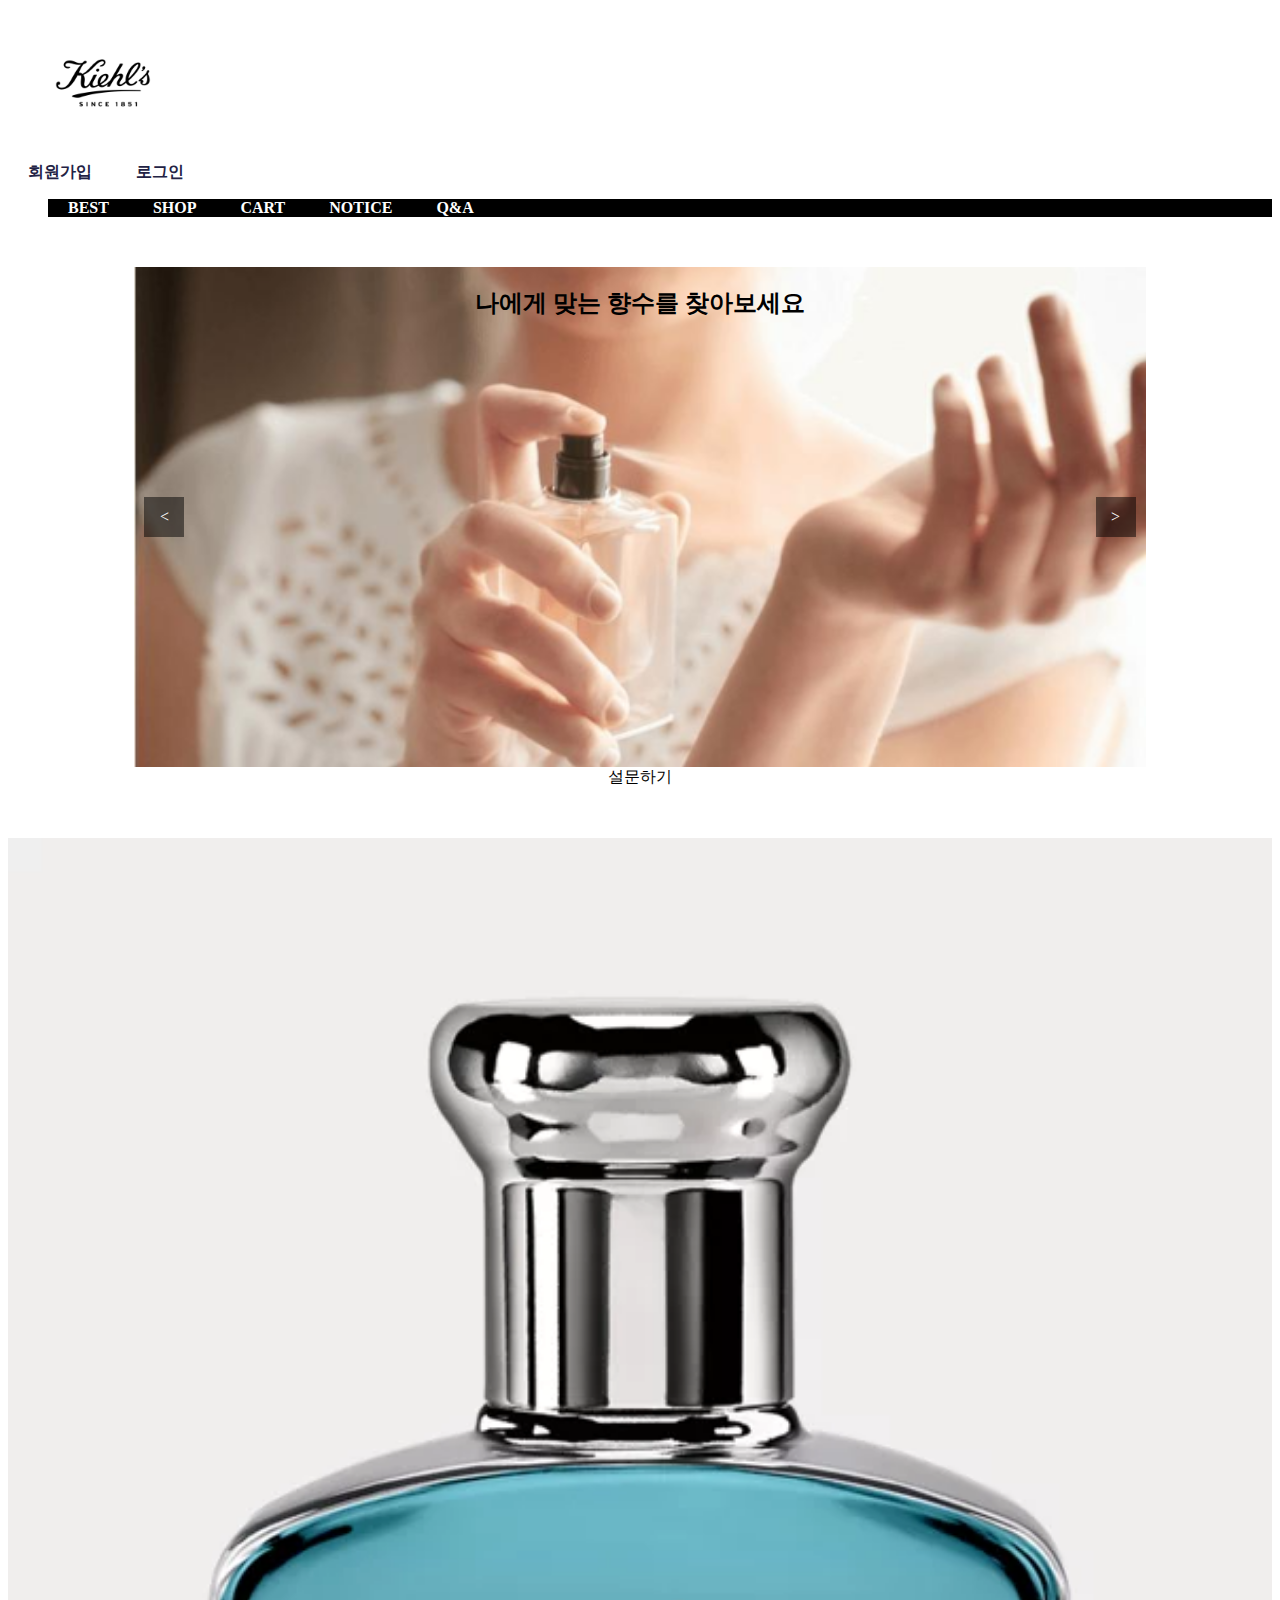
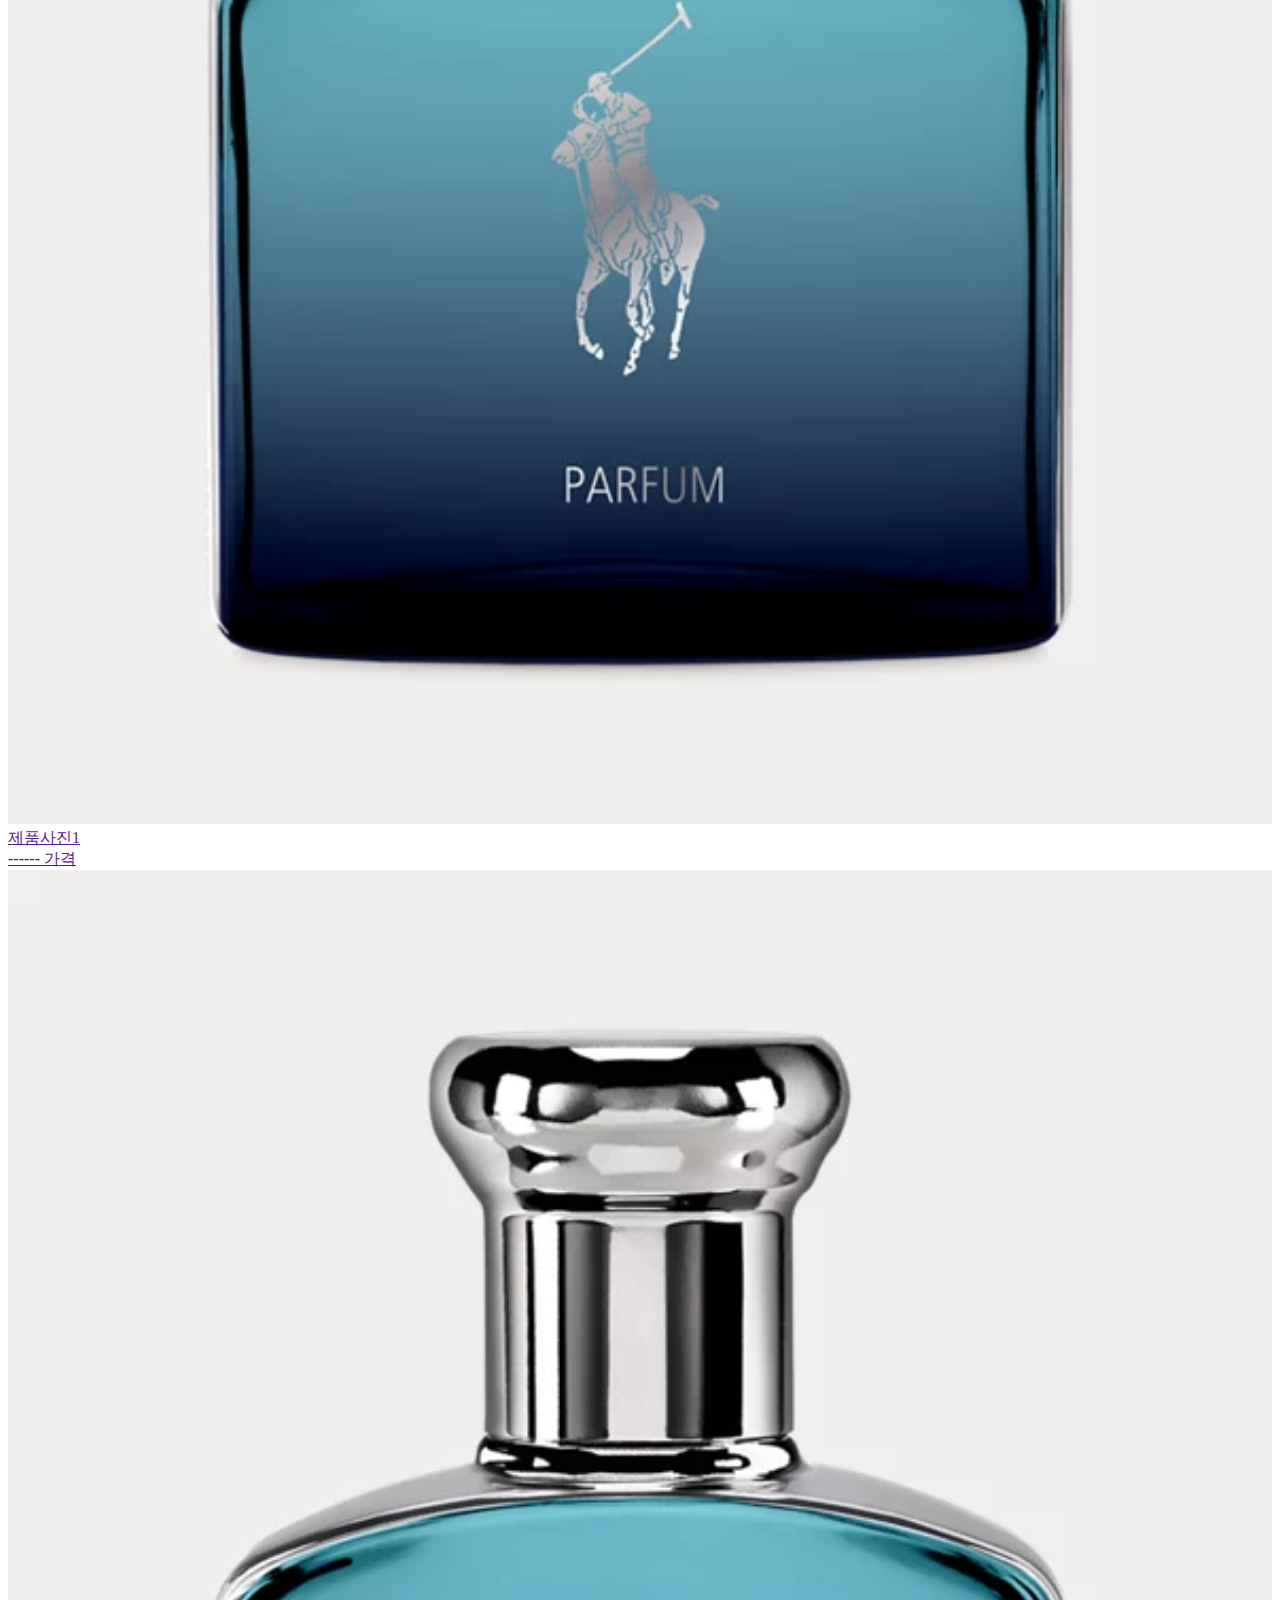
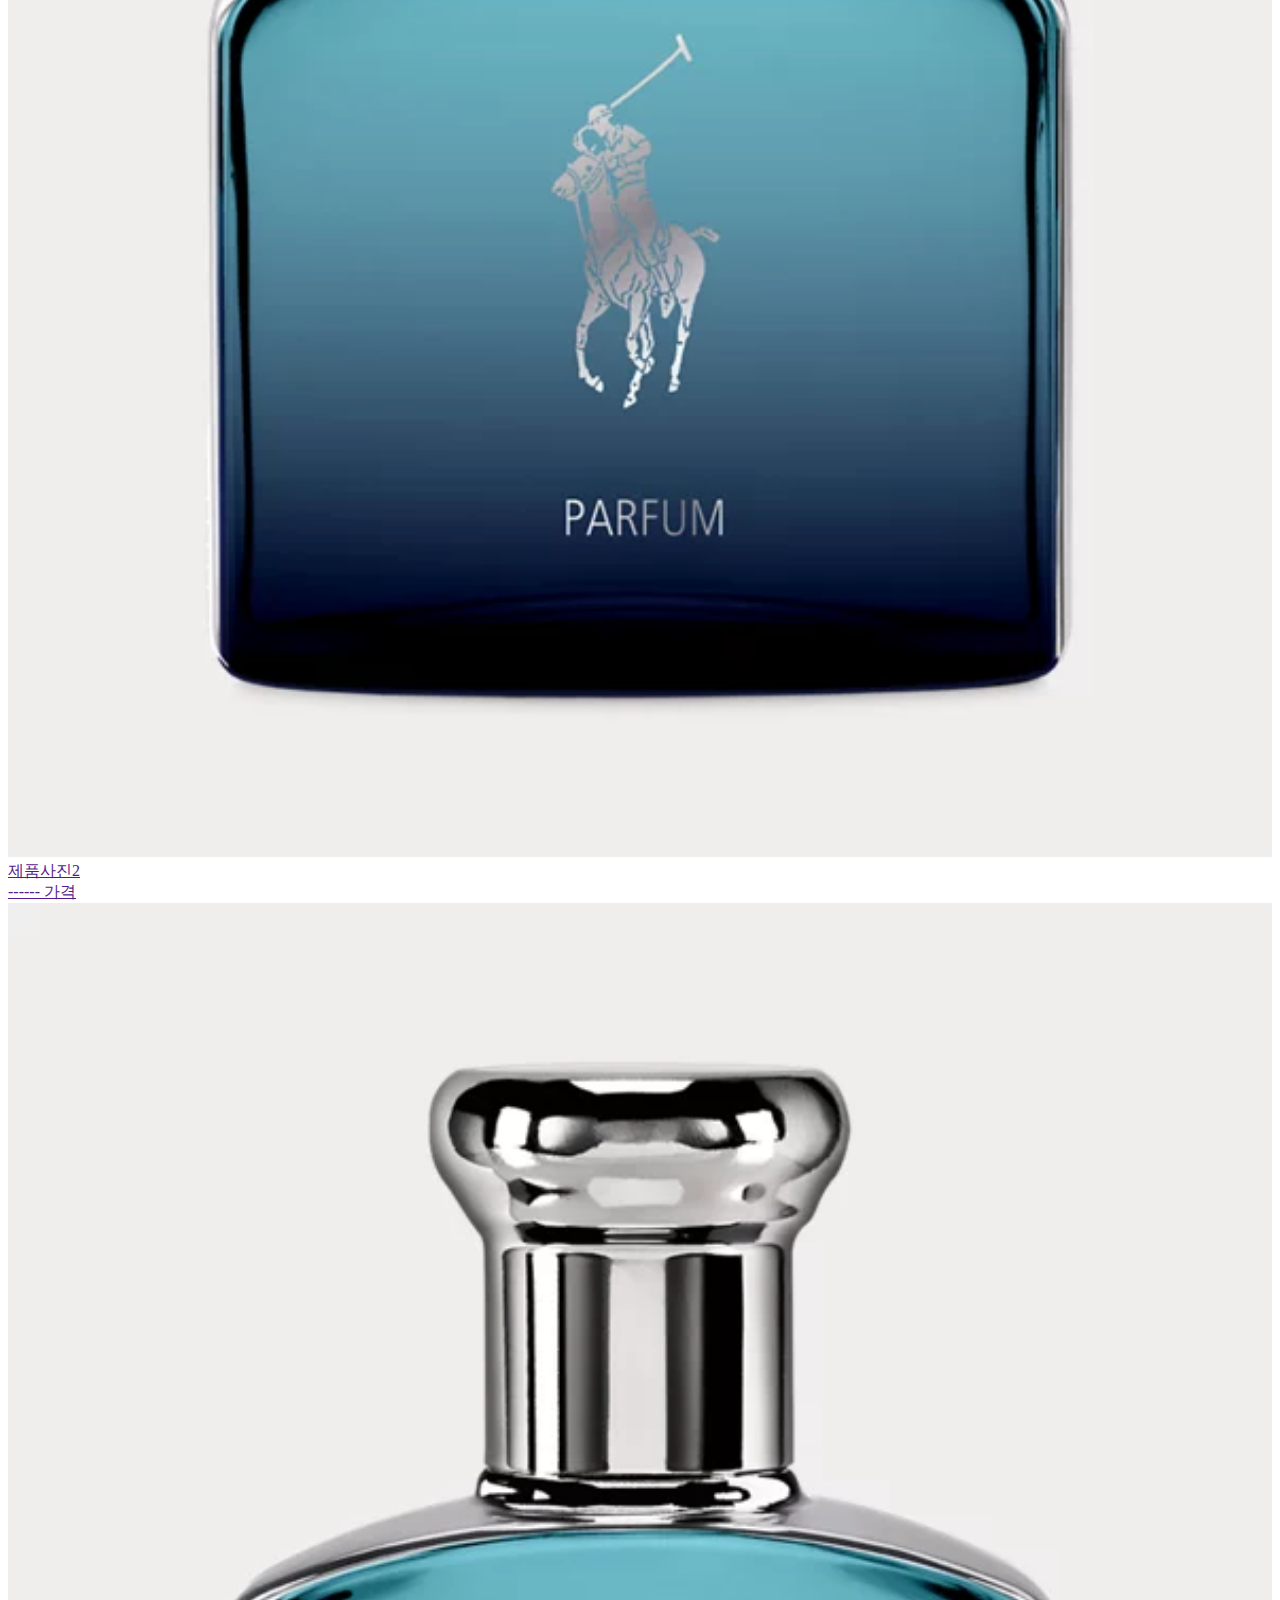
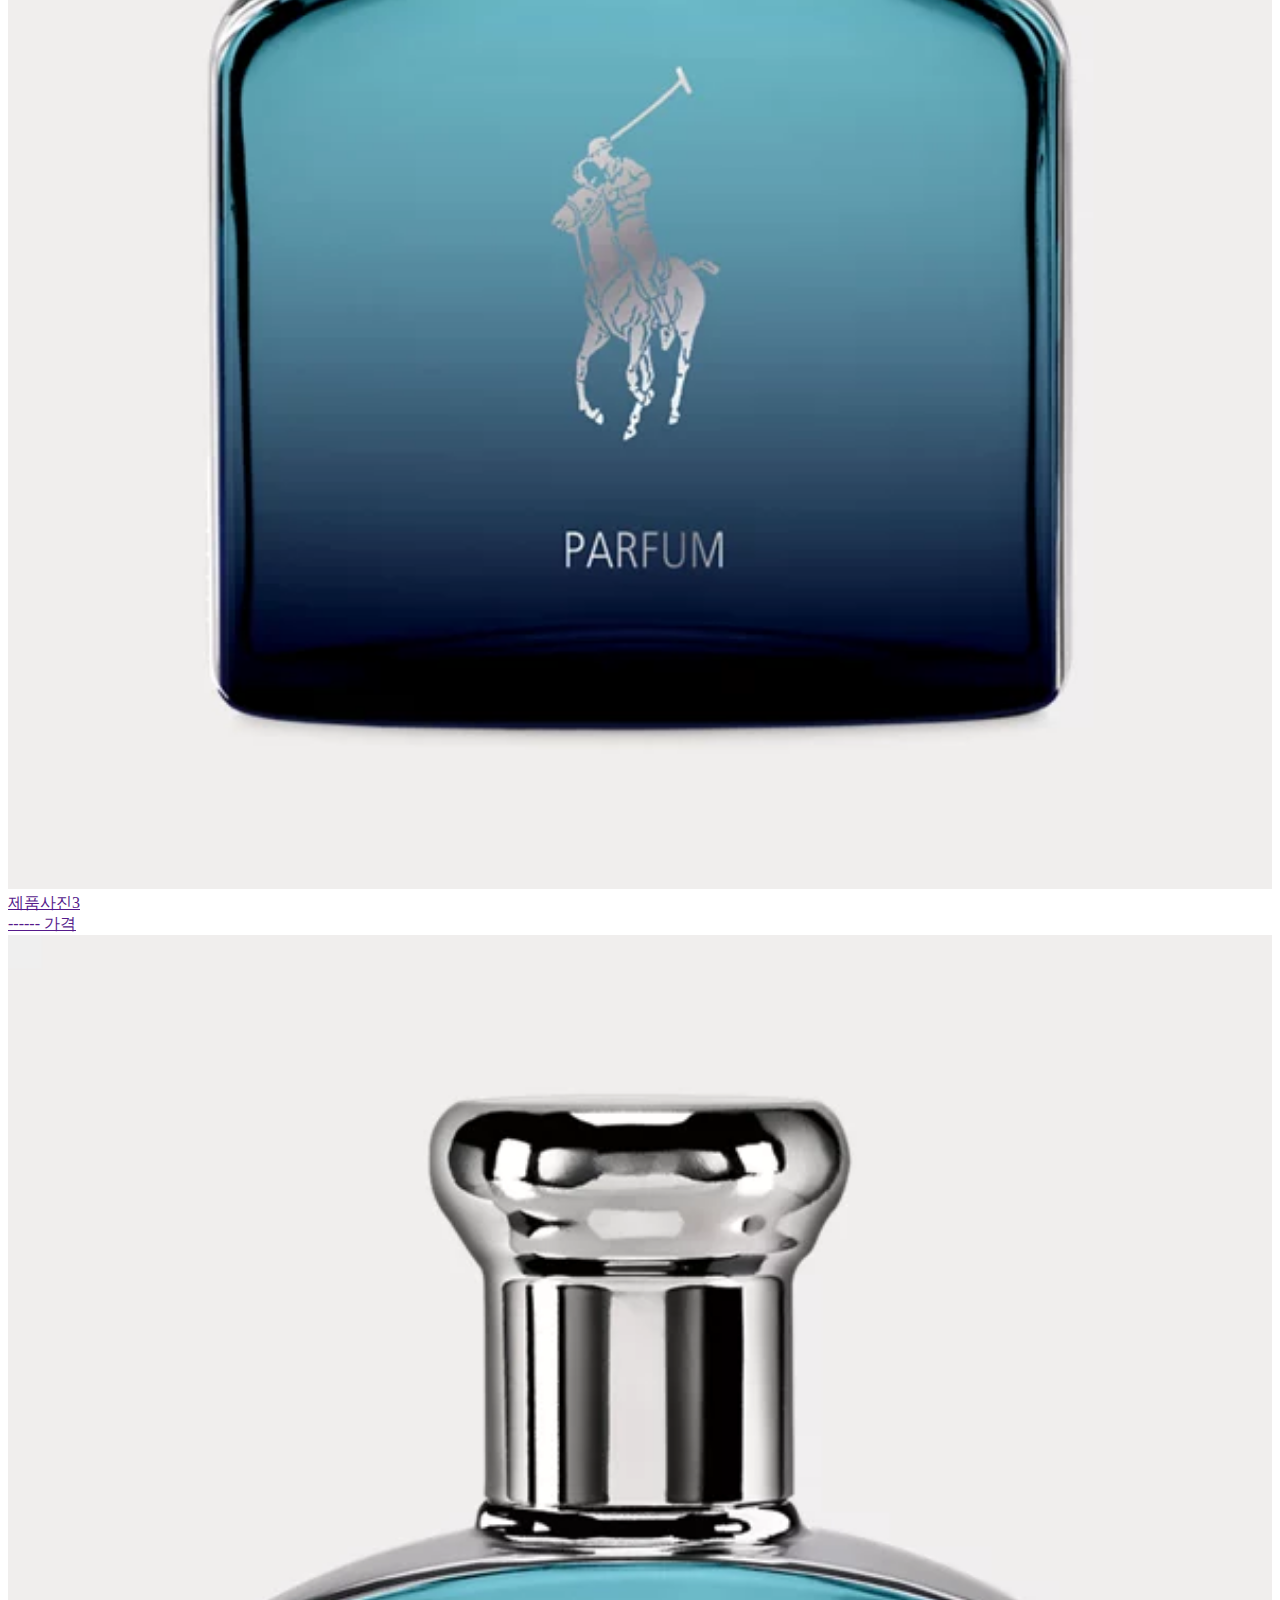
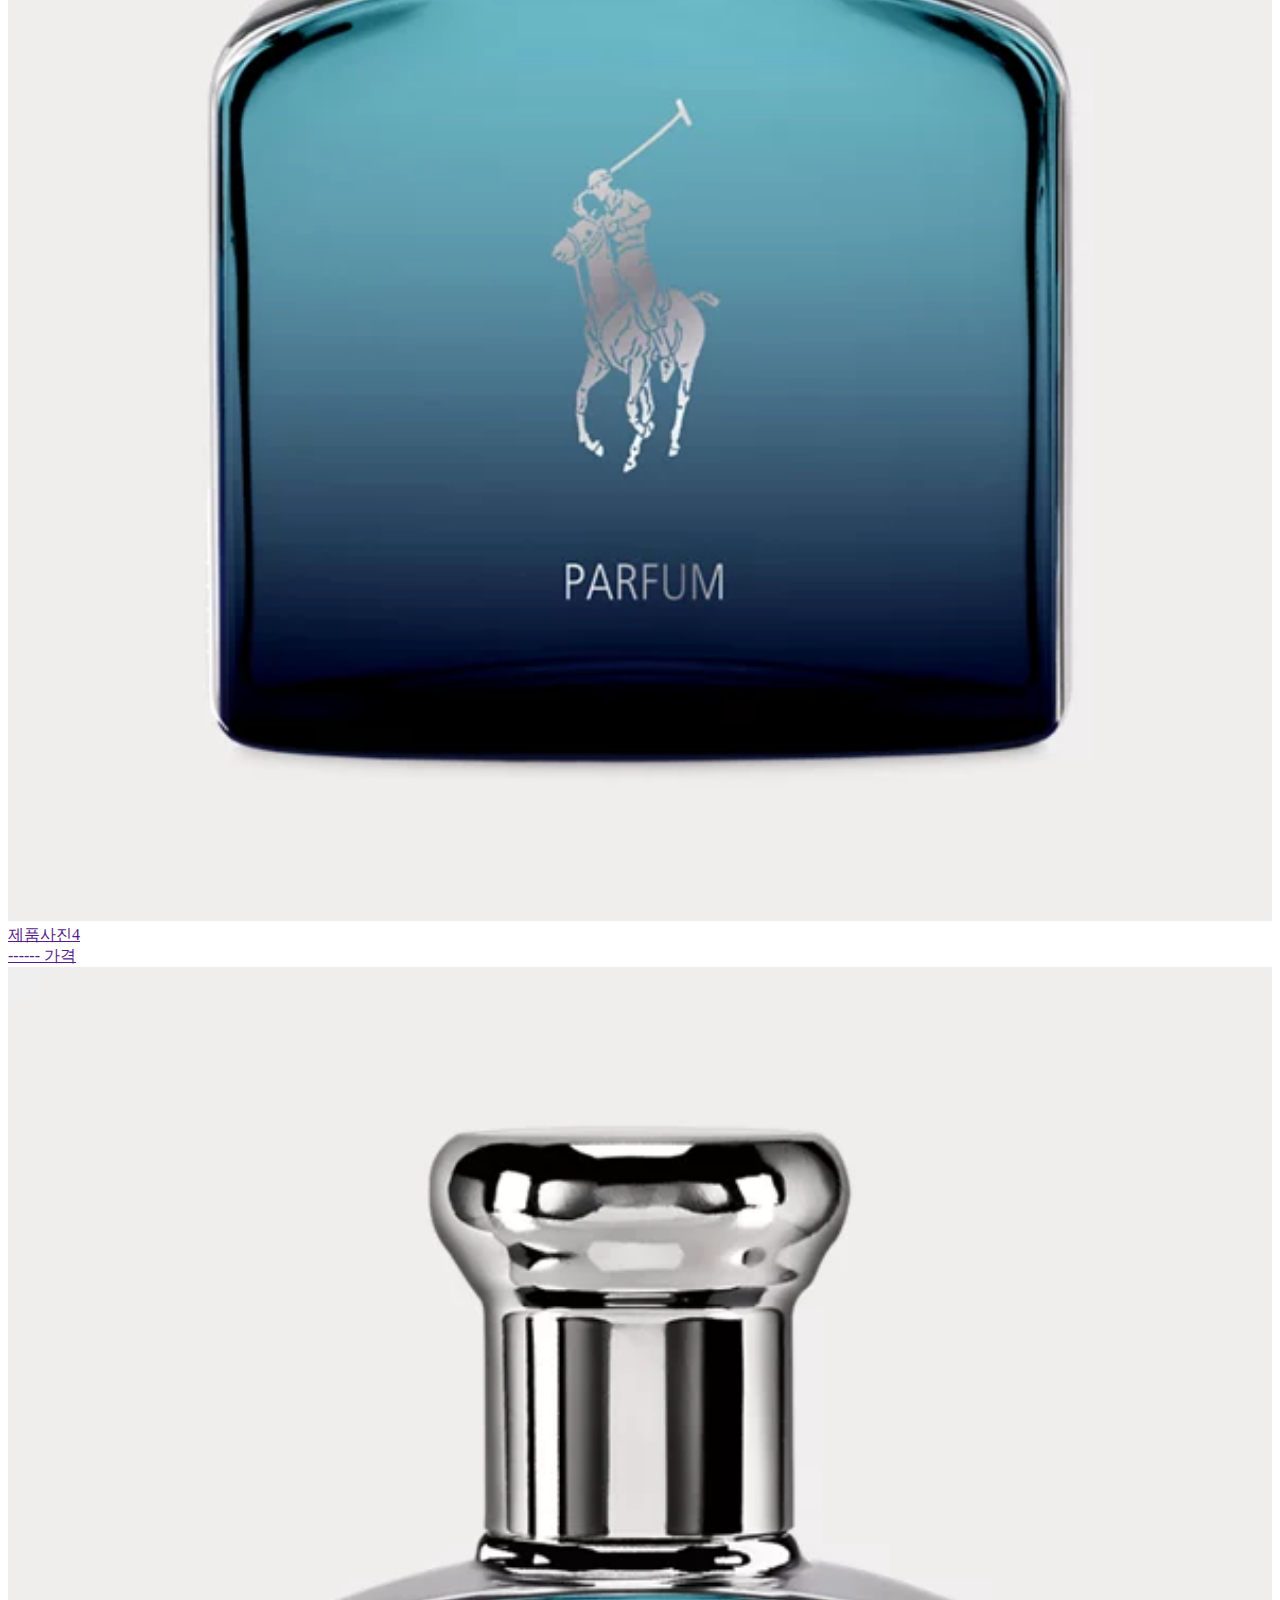
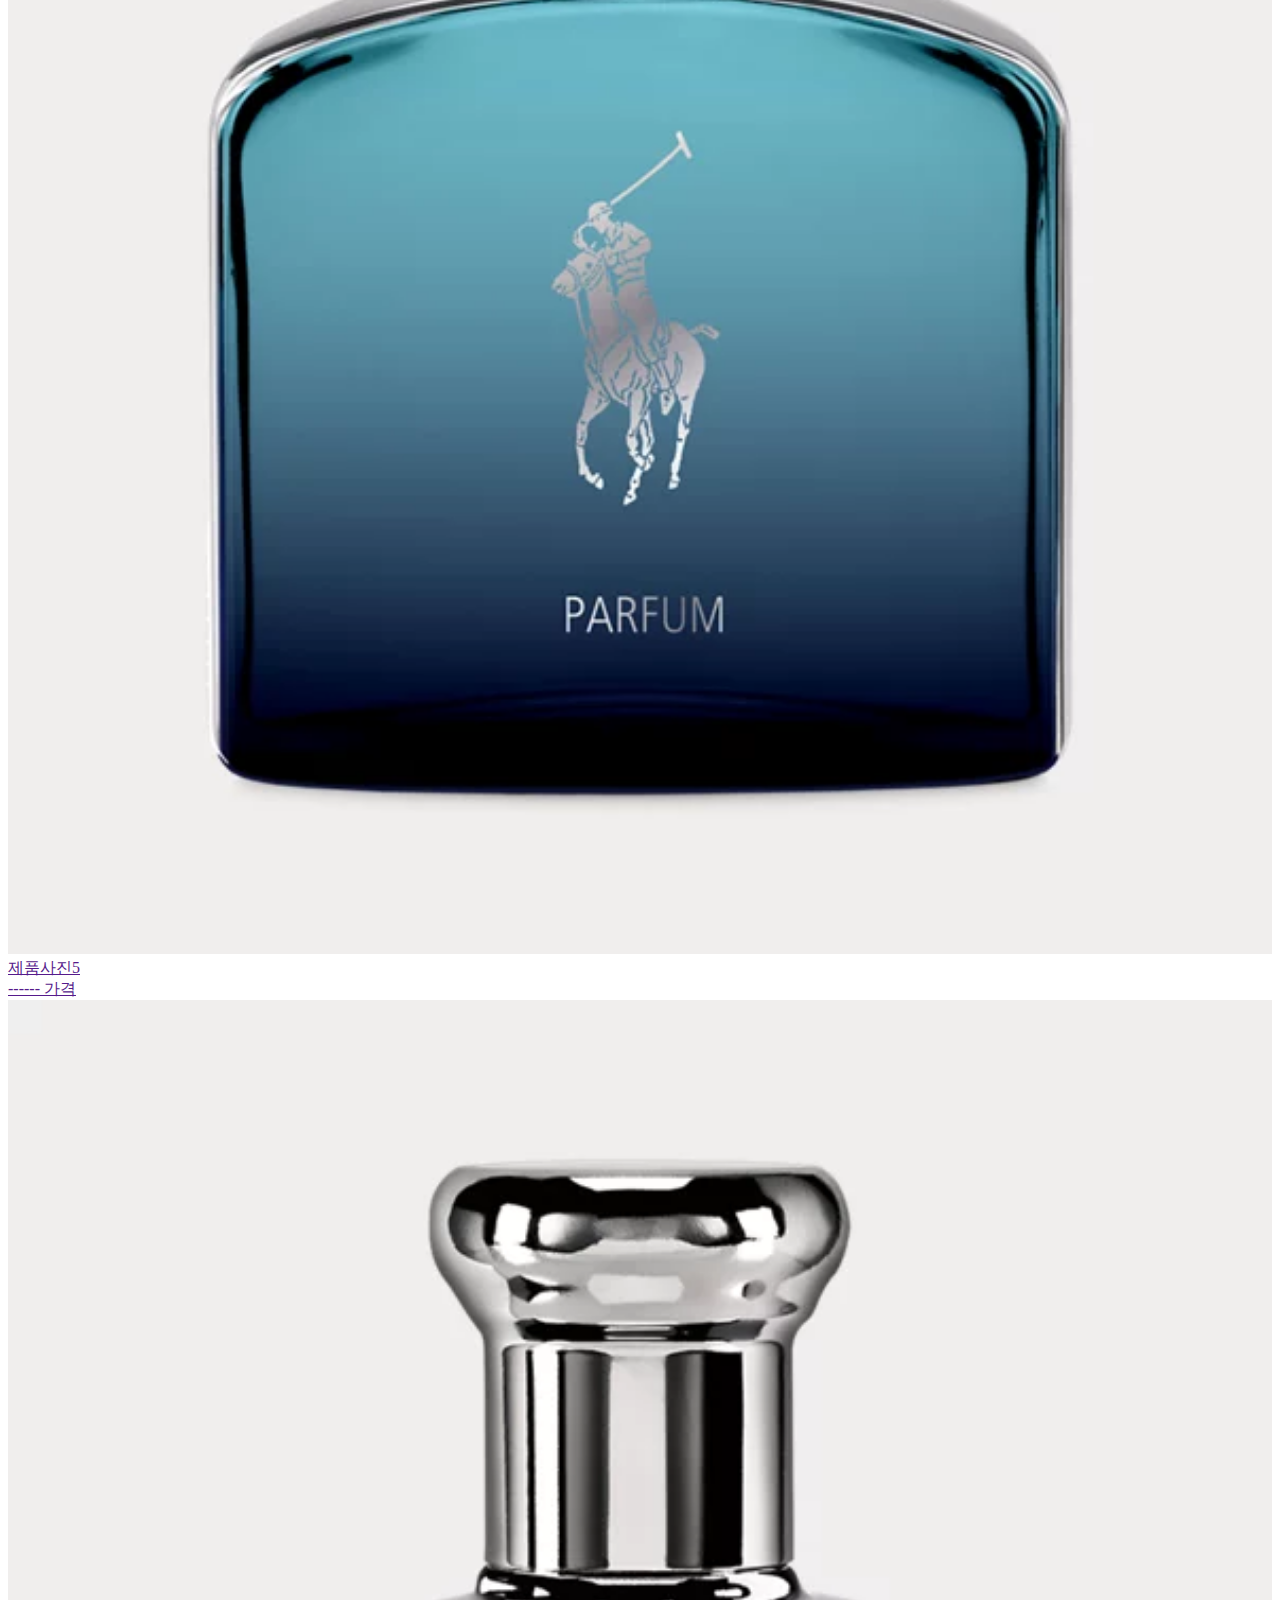
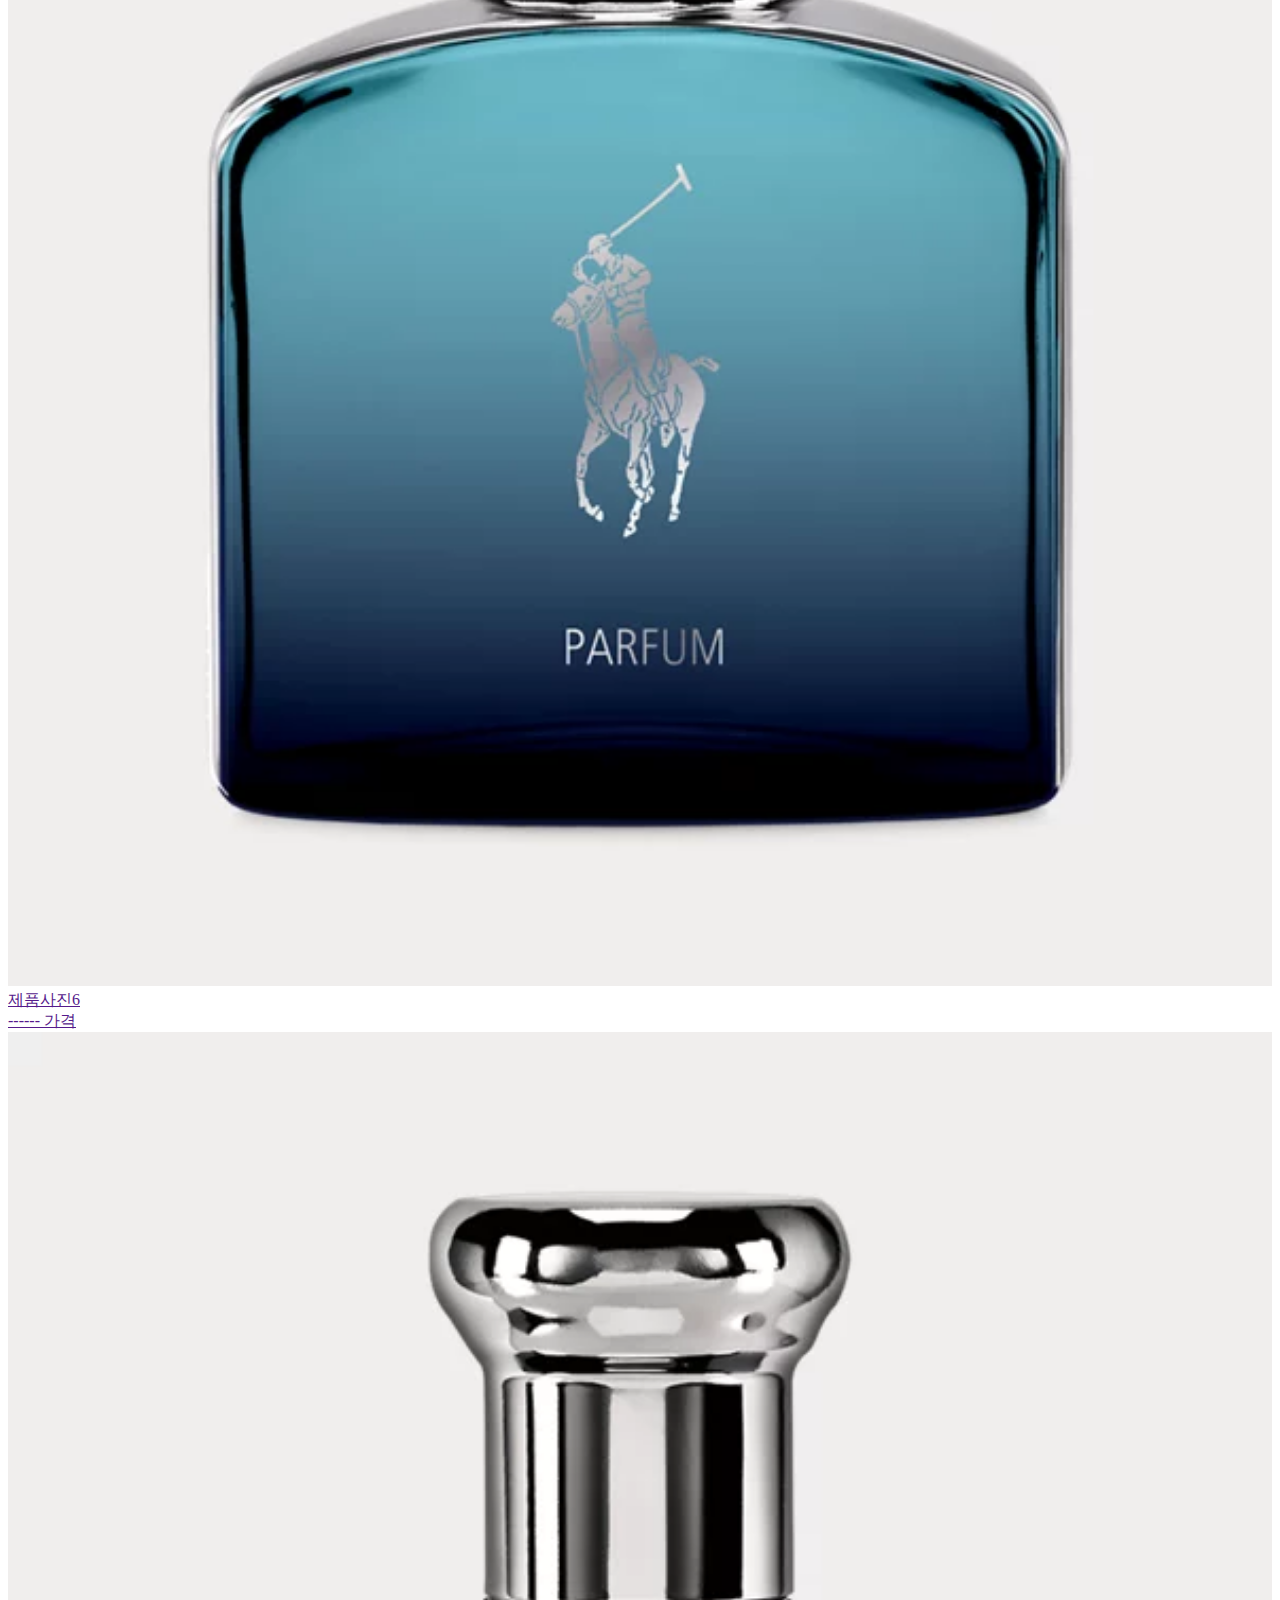
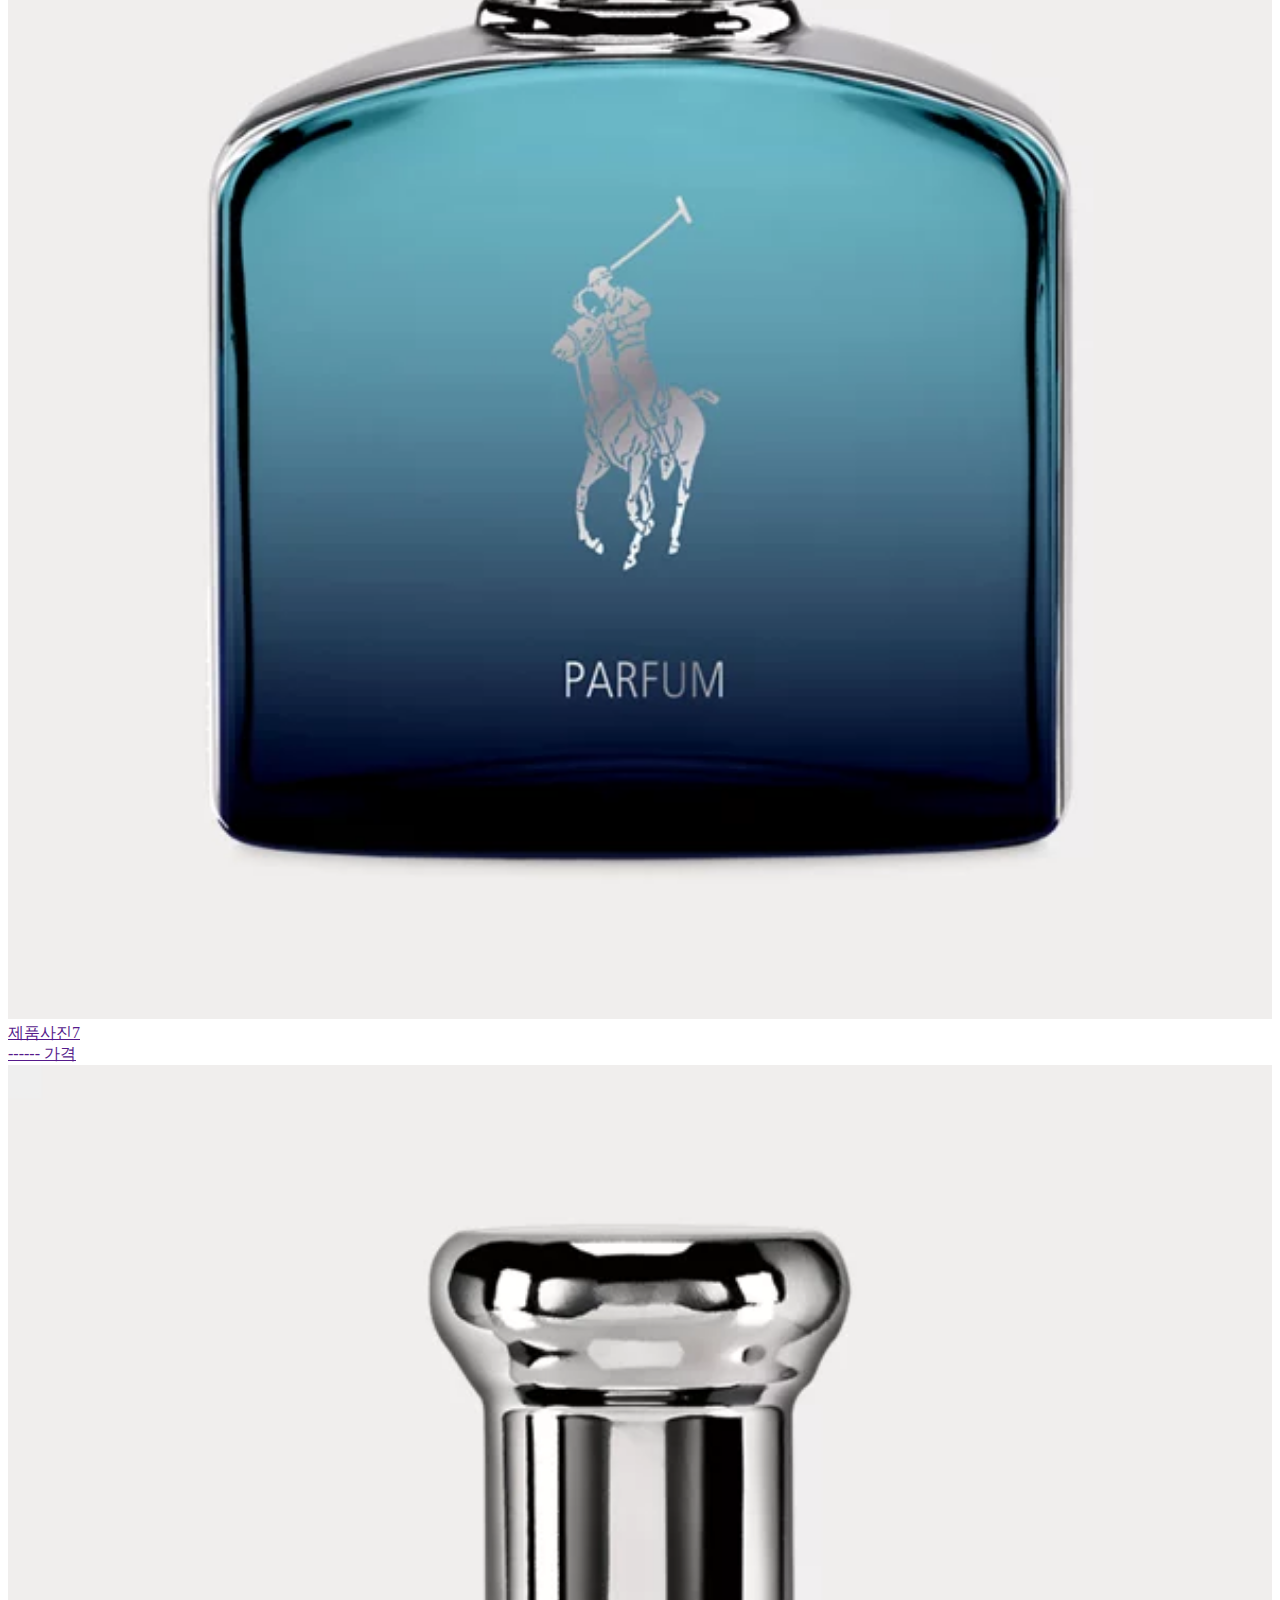
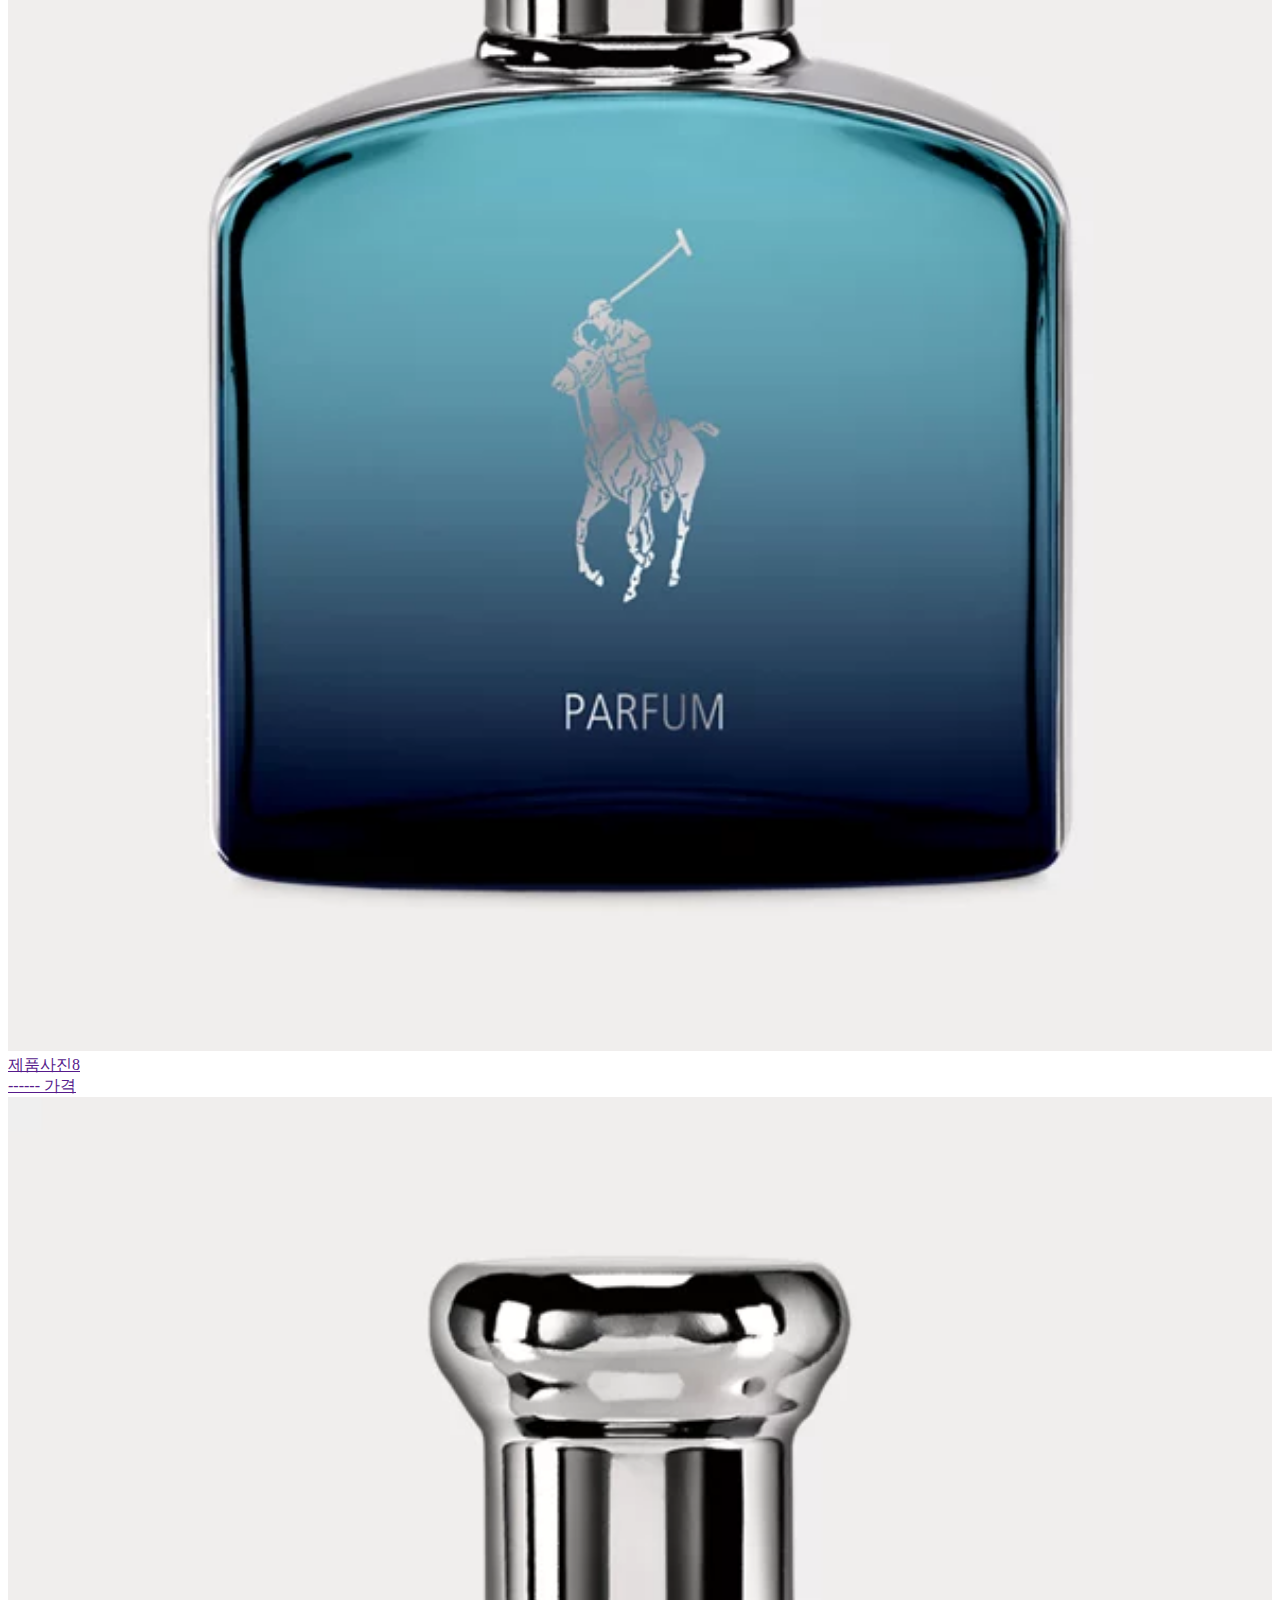
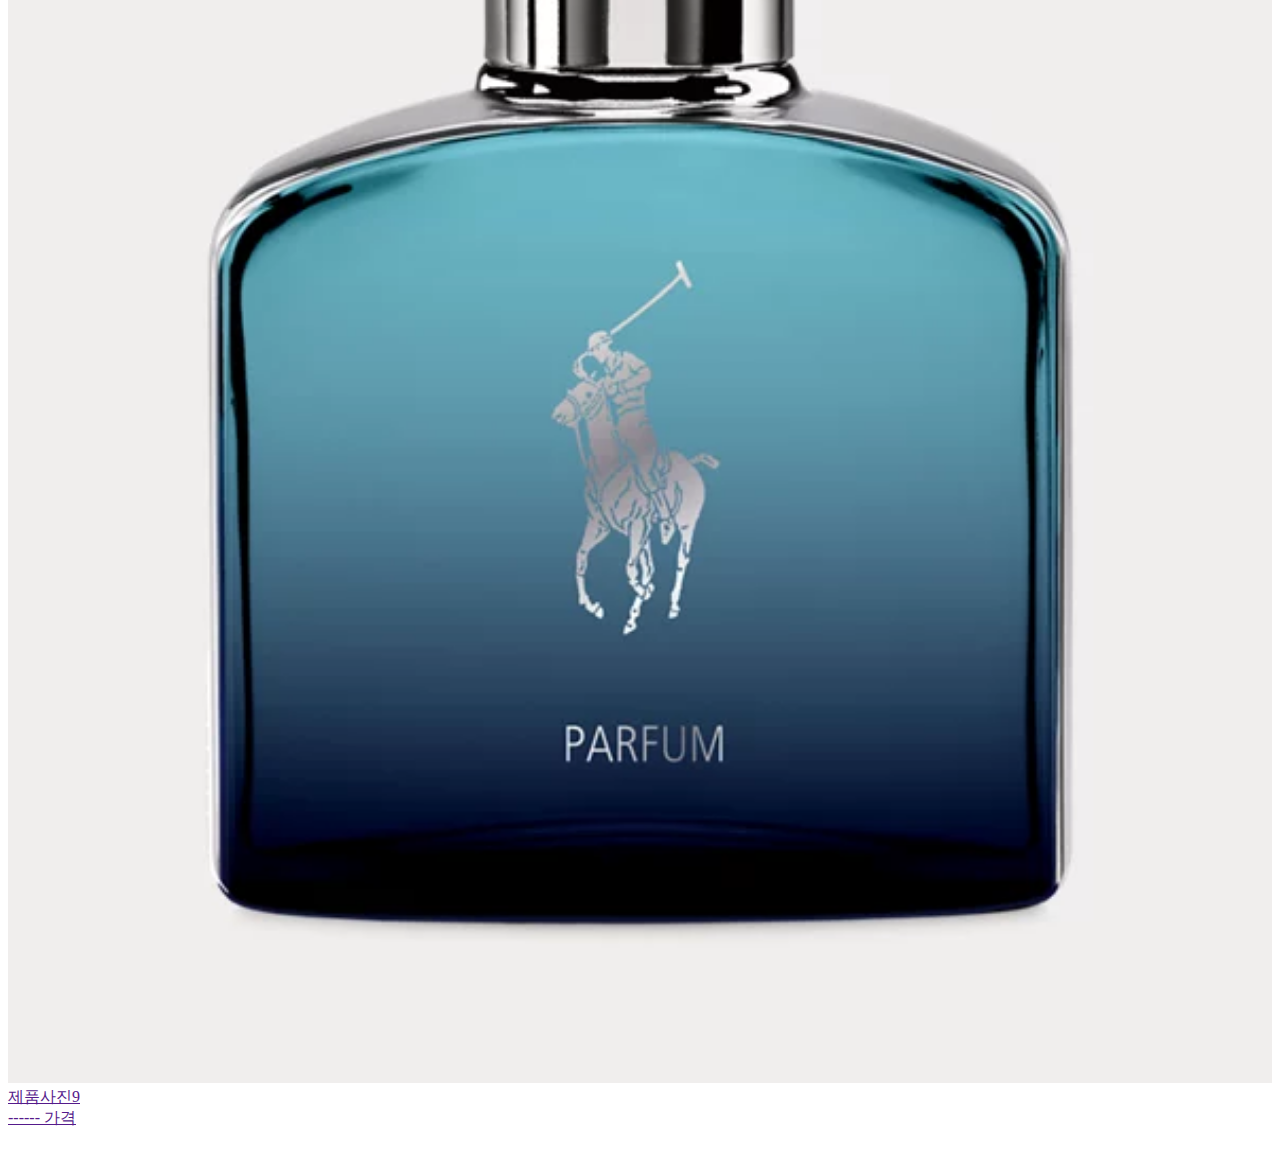
==== html/index.html @ a9343b92 "first commit" ====
<!DOCTYPE html>
<html lang="ko">
  <head>
    <meta charset="UTF-8" />
    <meta name="viewport" content="width=device-width, initial-scale=1.0" />
    <title>인덱스 페이지</title>
    <link rel="stylesheet" href="/css/header.css">
    <link rel="stylesheet" href="/css/index.css"/>
  </head>

  <body>
    <header>
      <div class="navbar" id="navbar">
        <a id="logo" href="#none"><img src="/images/index/logo.png" alt="" width="150px;"/></a>
        <div class="sign-text">
          <a href="singup.html">회원가입</a>
          <a href="login.html">로그인</a>
        </div>
      </div>

      <div class="menubar" id="menubar">
        <ul>
          <!-- 카테고리 리스트 -->
          <li class="h4 text-center m-3 px-3">
            <a href="bestMale.html">BEST</a>
            <a href="shop.html">SHOP</a>
            <a href="#none">CART</a>
            <a href="#none">NOTICE</a>
            <a href="#none">Q&A</a>
          </li>
        </ul>
      </div>
    </header>

    <!-- 배너 섹션 -->
    <section class="slide-banner">
        <div class="slider-container">
            <div class="slider-slide active" style="background-image: url('/images/index/banner01.png');">
              <h2>나에게 맞는 향수를 찾아보세요</h2>
              <a href="#none"></a>
            </div>
            <div class="slider-slide" style="background-image: url('/images/index/bannertest02.jpg');">
              <h2>슬라이드 2</h2>
              <a href="#none"></a>
            </div>
            <div class="slider-slide" style="background-image: url('/images/index/bannertest02.jpg');">
              <h2>슬라이드 3</h2>
            </div>

            <ul class="slider-pagination">
              <li class="active"></li>
              <li></li>
              <li></li>
            </ul>
        
            <div class="slider-control left">&lt;</div>
            <div class="slider-control right">&gt;</div>
          </div>

          <a href="survey01.html" class="tempsurveyBtn">설문하기</a>
    </section>

    <!-- 제품 이미지 -->
    <div class="container text-center">
      <!--첫번째 줄-->
      <div class="row row-cols-3 row-col-md-2">
        <div class="col p-5">
          <a href=""
            ><img
              src="/images/index/perfume01.webp"
              width="100%"
            />제품사진1<br />------ 가격</a
          >
        </div>
        <div class="col p-5">
          <a href=""
            ><img
              src="/images/index/perfume01.webp"
              width="100%"
            />제품사진2<br />------ 가격</a
          >
        </div>
        <div class="col p-5">
          <a href=""
            ><img
              src="/images/index/perfume01.webp"
              width="100%"
            />제품사진3<br />------ 가격</a
          >
        </div>
      </div>
      <!-- 두번째 줄-->
      <div class="row row-cols-3 row-col-md-2">
        <div class="col p-5">
          <a href=""
            ><img
              src="/images/index/perfume01.webp"
              width="100%"
            />제품사진4<br />------ 가격</a
          >
        </div>
        <div class="col p-5">
          <a href=""
            ><img
              src="/images/index/perfume01.webp"
              width="100%"
            />제품사진5<br />------ 가격</a
          >
        </div>
        <div class="col p-5">
          <a href=""
            ><img
              src="/images/index/perfume01.webp"
              width="100%"
            />제품사진6<br />------ 가격</a
          >
        </div>
      </div>
      <!--세번째 줄-->
      <div class="row row-cols-3 row-col-md-2">
        <div class="col p-5">
          <a href=""
            ><img
              src="/images/index/perfume01.webp"
              width="100%"
            />제품사진7<br />------ 가격</a
          >
        </div>
        <div class="col p-5">
          <a href=""
            ><img
              src="/images/index/perfume01.webp"
              width="100%"
            />제품사진8<br />------ 가격</a
          >
        </div>
        <div class="col p-5">
          <a href=""
            ><img
              src="/images/index/perfume01.webp"
              width="100%"
            />제품사진9<br />------ 가격</a
          >
        </div>
      </div>
    </div>

    <!--SNS 이미지 태그?-->
    <div class="footer">
      <a href=""><img src="/practice/logo.png" width="30px" alt="" /></a>
      <a href=""><img src="/practice/logo.png" width="30px" alt="" /></a>
      <a href=""><img src="/practice/logo.png" width="30px" alt="" /></a>
    </div>

    <link
      href="https://cdn.jsdelivr.net/npm/bootstrap@5.3.0/dist/css/bootstrap.min.css"
      rel="stylesheet"
      integrity="sha384-9ndCyUaIbzAi2FUVXJi0CjmCapSmO7SnpJef0486qhLnuZ2cdeRhO02iuK6FUUVM"
      crossorigin="anonymous"
    />
    <script
      src="https://cdn.jsdelivr.net/npm/bootstrap@5.3.0/dist/js/bootstrap.bundle.min.js"
      integrity="sha384-geWF76RCwLtnZ8qwWowPQNguL3RmwHVBC9FhGdlKrxdiJJigb/j/68SIy3Te4Bkz"
      crossorigin="anonymous"
    ></script>

    <script src="/javascript/index_bannerslide.js"></script>
  </body>
</html>
---- css/header.css ----
/* 헤더 */
.navbar li,
.menubar li {
  list-style-type: none;
}

.navbar a {
  text-decoration: none;
  color: #222244;
  font-weight: 700;
  padding: 20px;
}

.menubar li {
  background-color: black;
}

.menubar li a {
  text-decoration: none;
  font-weight: 700;
  padding: 20px;
  color: white;
}
---- css/index.css ----
/* 슬라이드 배너 섹션 */
/* 슬라이드 컨테이너 스타일 */
.slide-banner {
    margin-top: 50px;
    margin-bottom: 50px;
}

.slider-container {
  position: relative;
  width: 80%;
  height: 500px;
  overflow: hidden;
  margin: 0 auto;
}

/* 슬라이드 이미지 스타일 */
.slider-slide {
  position: absolute;
  top: 0;
  left: 0;
  width: 100%;
  height: 100%;
  opacity: 0;
  transition: opacity 0.5s ease-in-out;
  background-size: cover;
  background-position: center;
}

/* 활성화된 슬라이드 이미지 스타일 */
.slider-slide.active {
  opacity: 1;
}

/* 슬라이드 순서 목록 스타일 */
.slider-pagination {
  list-style-type: none;
  display: absolute;
  left: 50%;
  justify-content: center;
  margin: 10px 0;
}

/* 슬라이드 순서 목록 아이템 스타일 */
.slider-pagination li {
  margin: 0 5px;
  cursor: pointer;
}

/* 활성화된 슬라이드 순서 목록 아이템 스타일 */
.slider-pagination li.active {
  font-weight: bold;
}

/* 좌우 버튼 스타일 */
.slider-control {
  position: absolute;
  top: 50%;
  transform: translateY(-50%);
  width: 40px;
  height: 40px;
  background-color: rgba(0, 0, 0, 0.5);
  color: #fff;
  text-align: center;
  line-height: 40px;
  cursor: pointer;
}

.slider-control.left {
  left: 10px;
}

.slider-control.right {
  right: 10px;
}

.slider-container .slider-slide:nth-child(1) {
  text-align: center;
}

.tempsurveyBtn {
  text-decoration: none;
  color: black;
  display: flex;
  justify-content: center;
}

/* 슬라이드 배너 섹션 끝 */
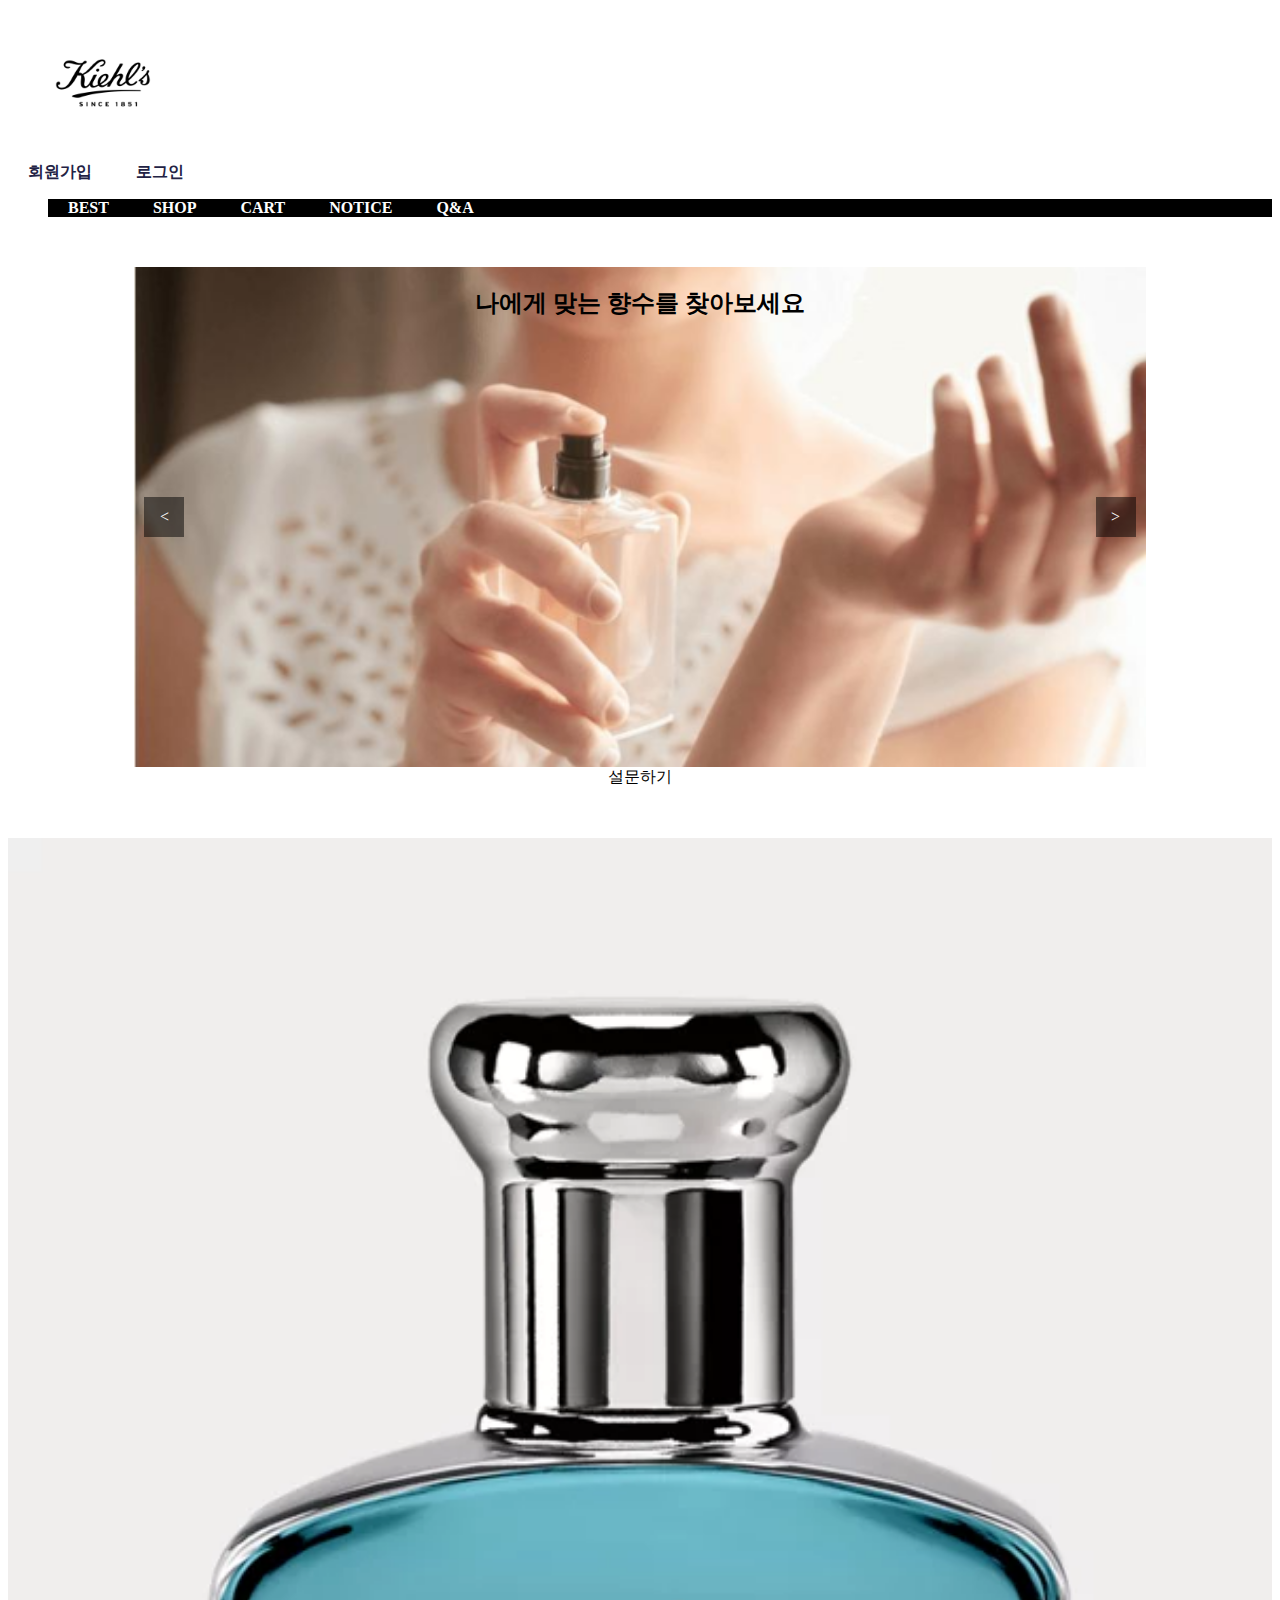
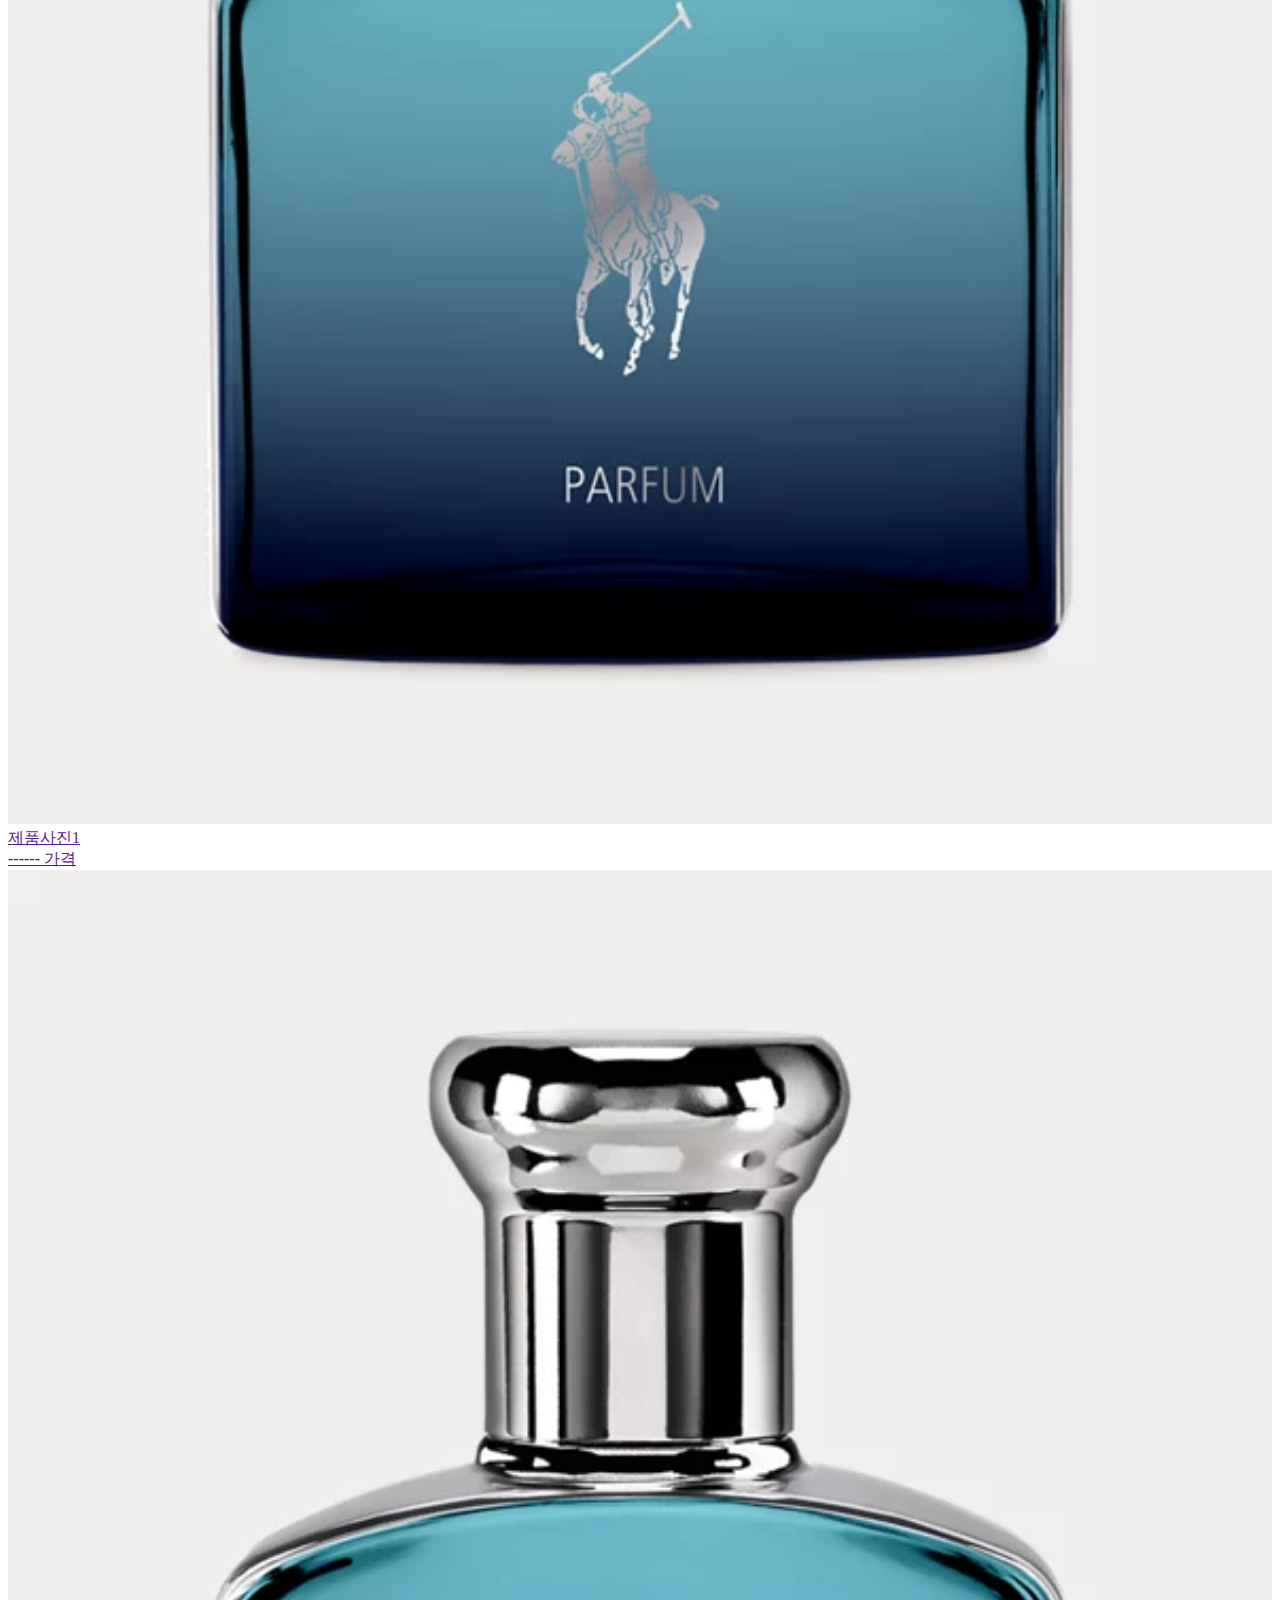
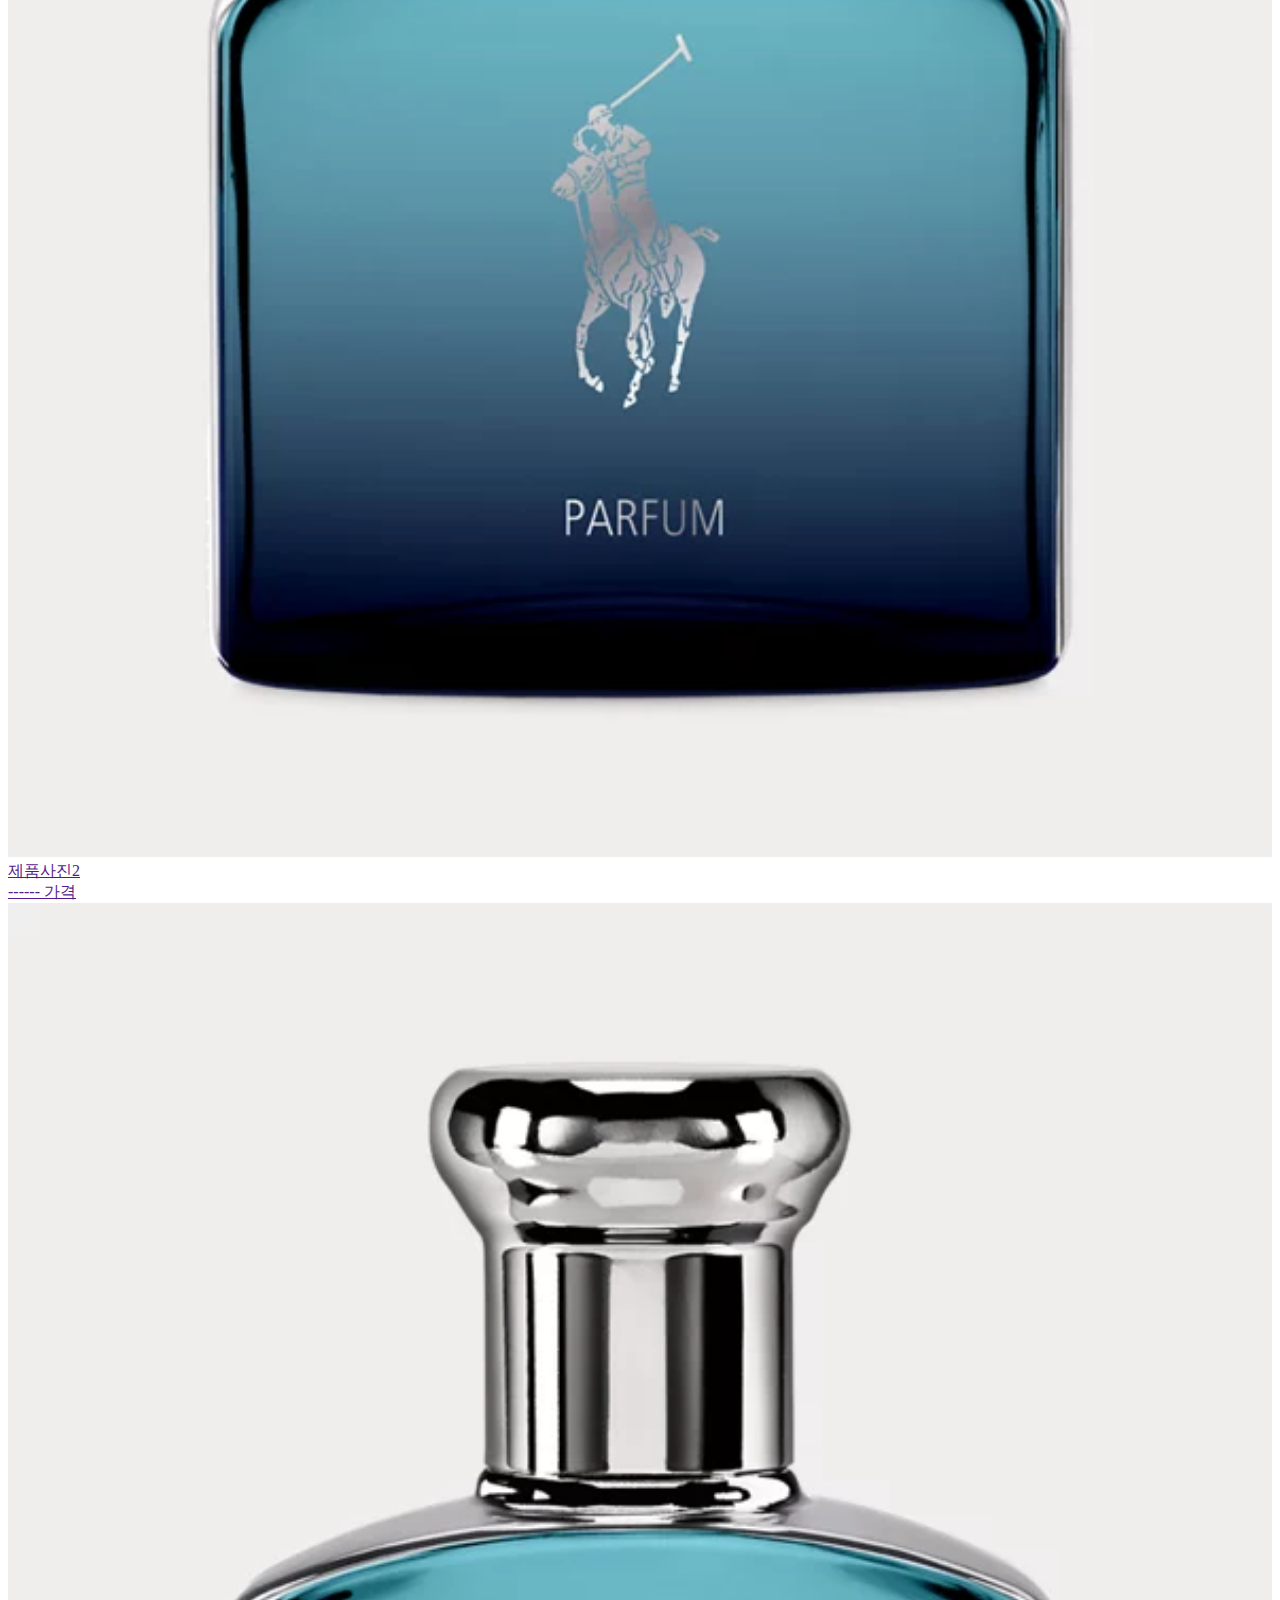
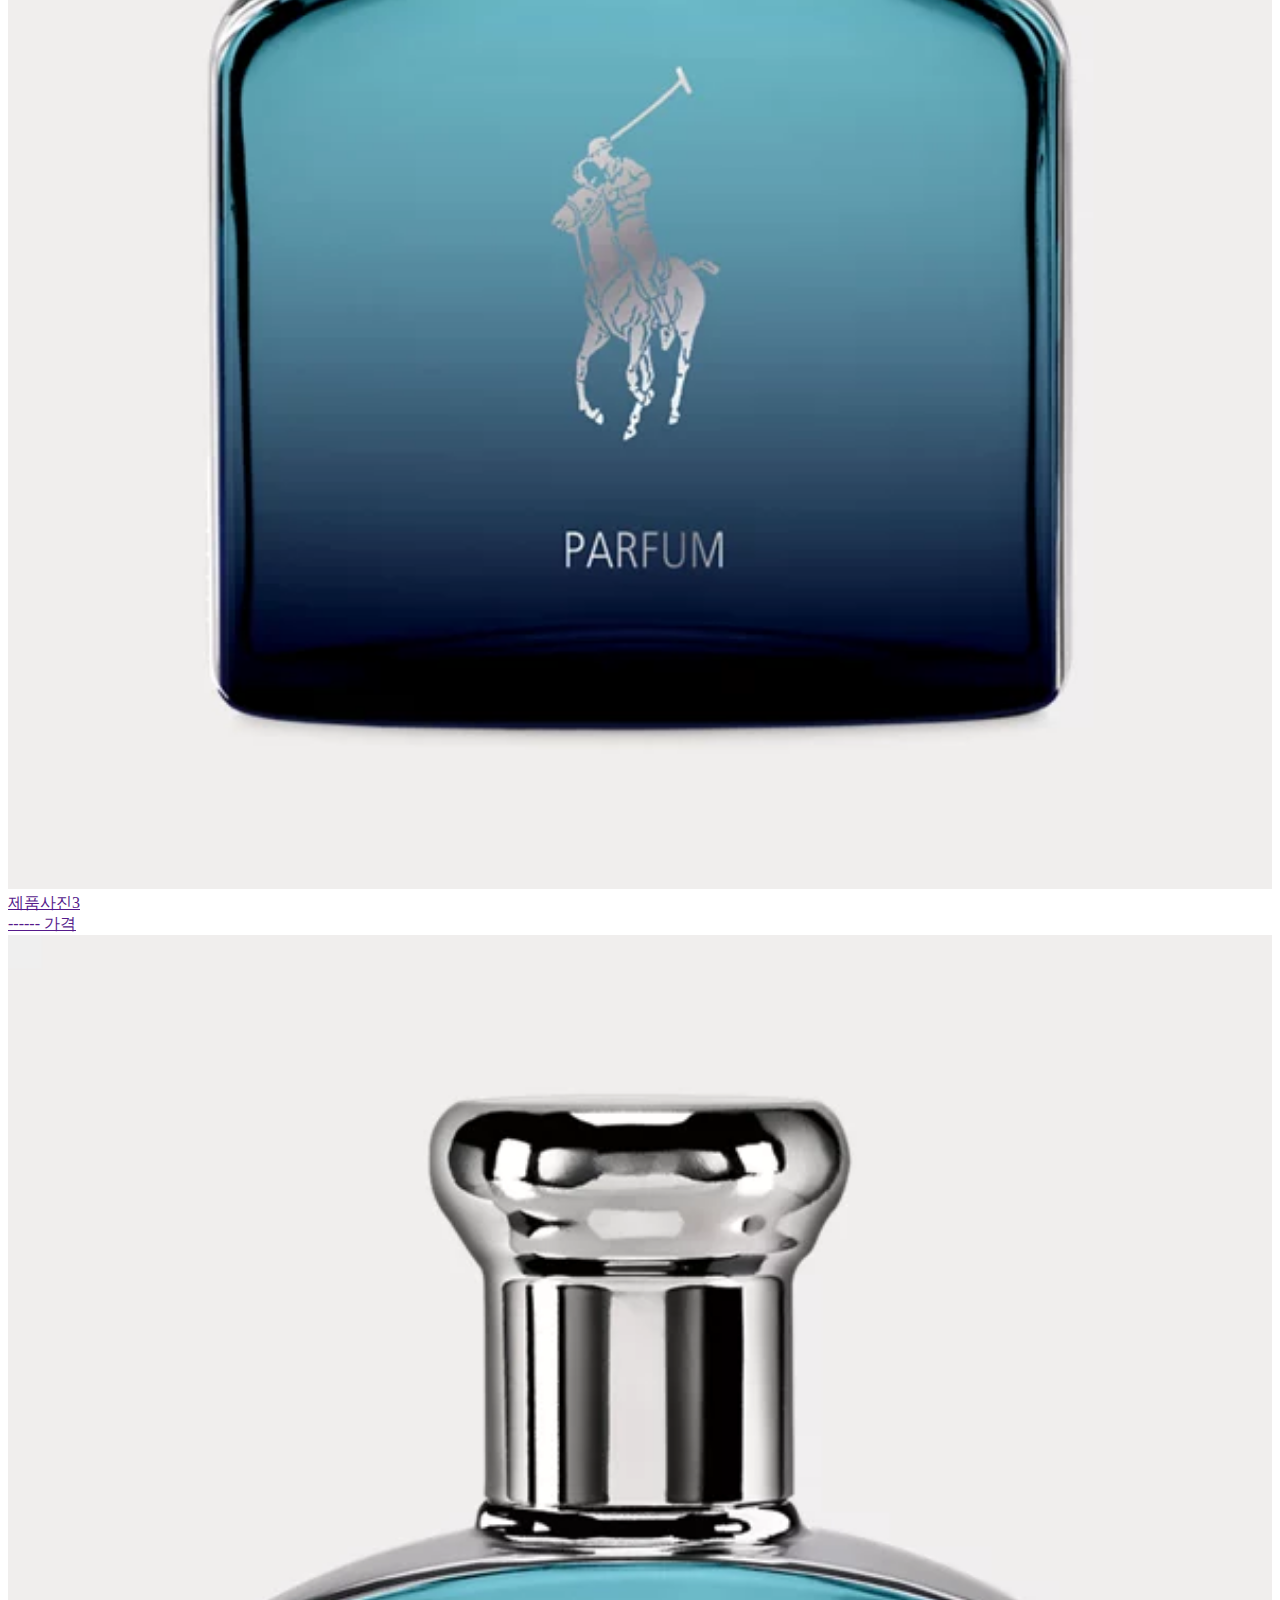
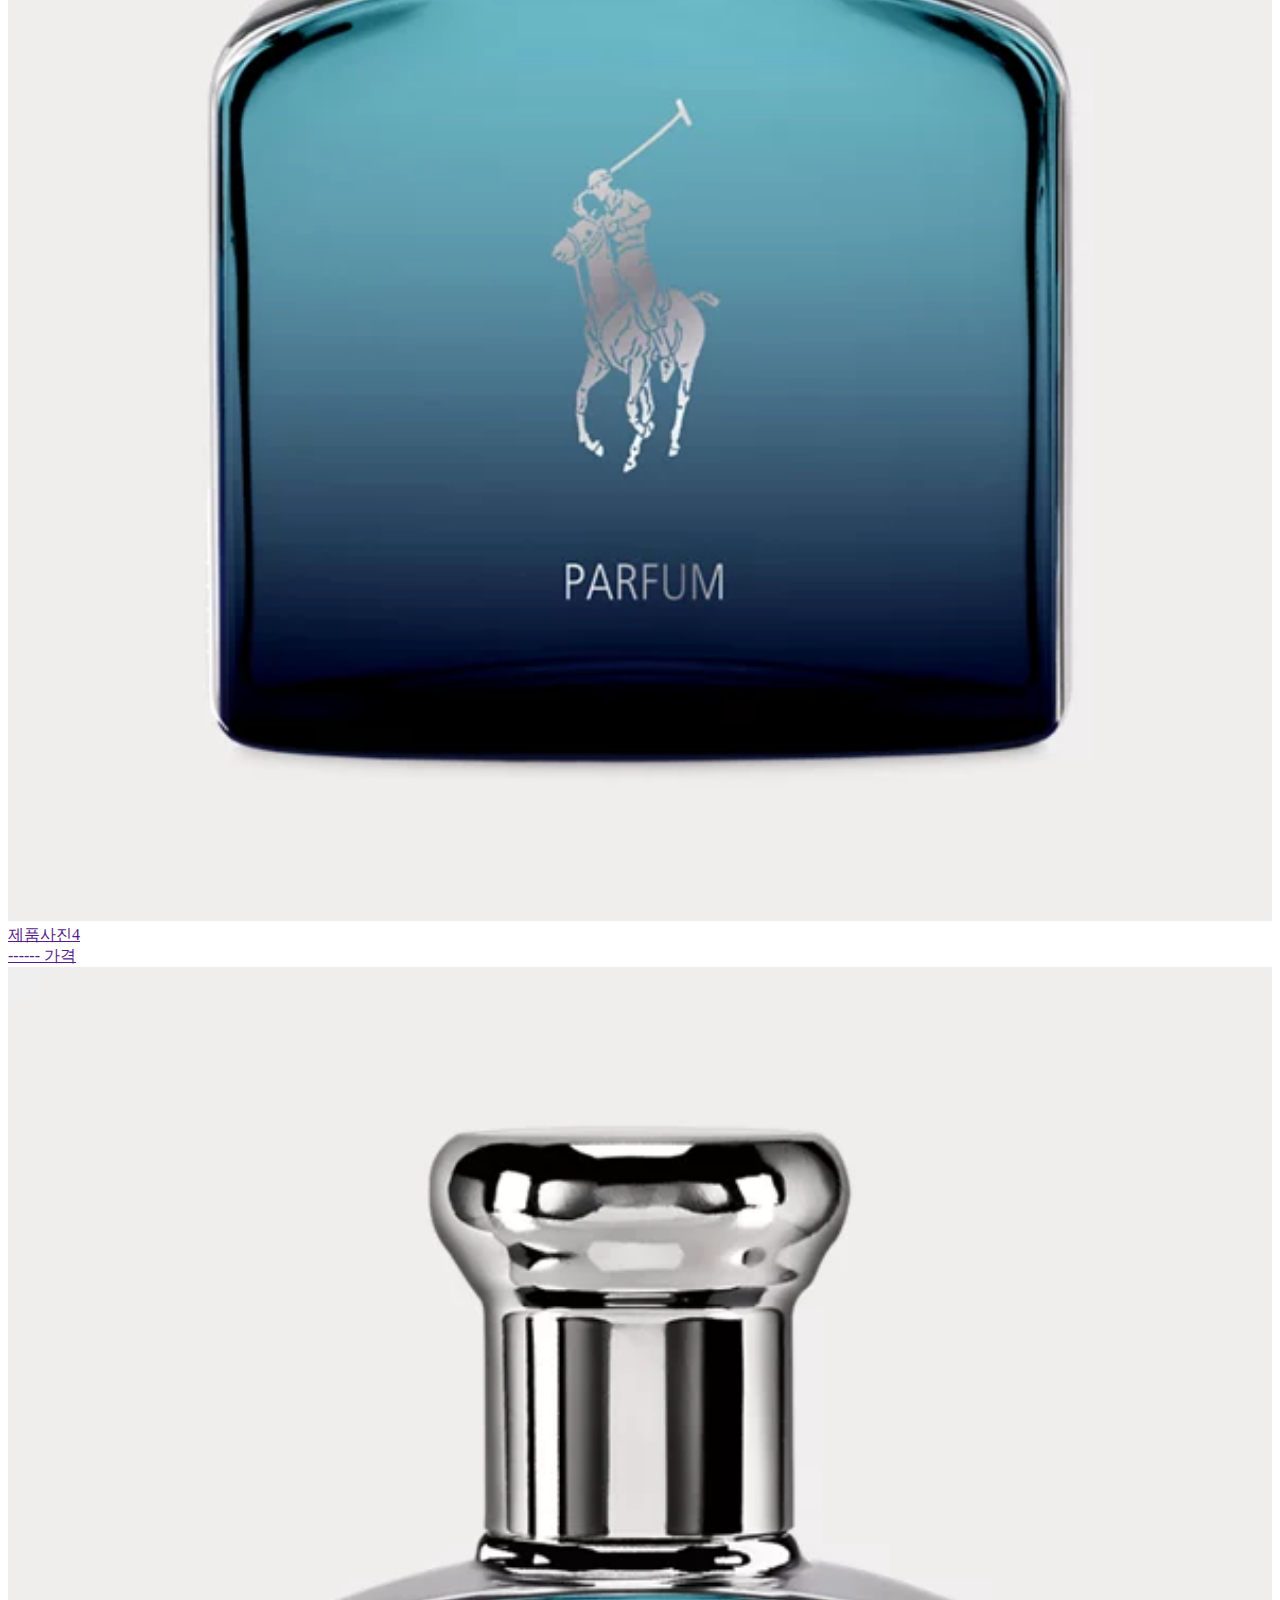
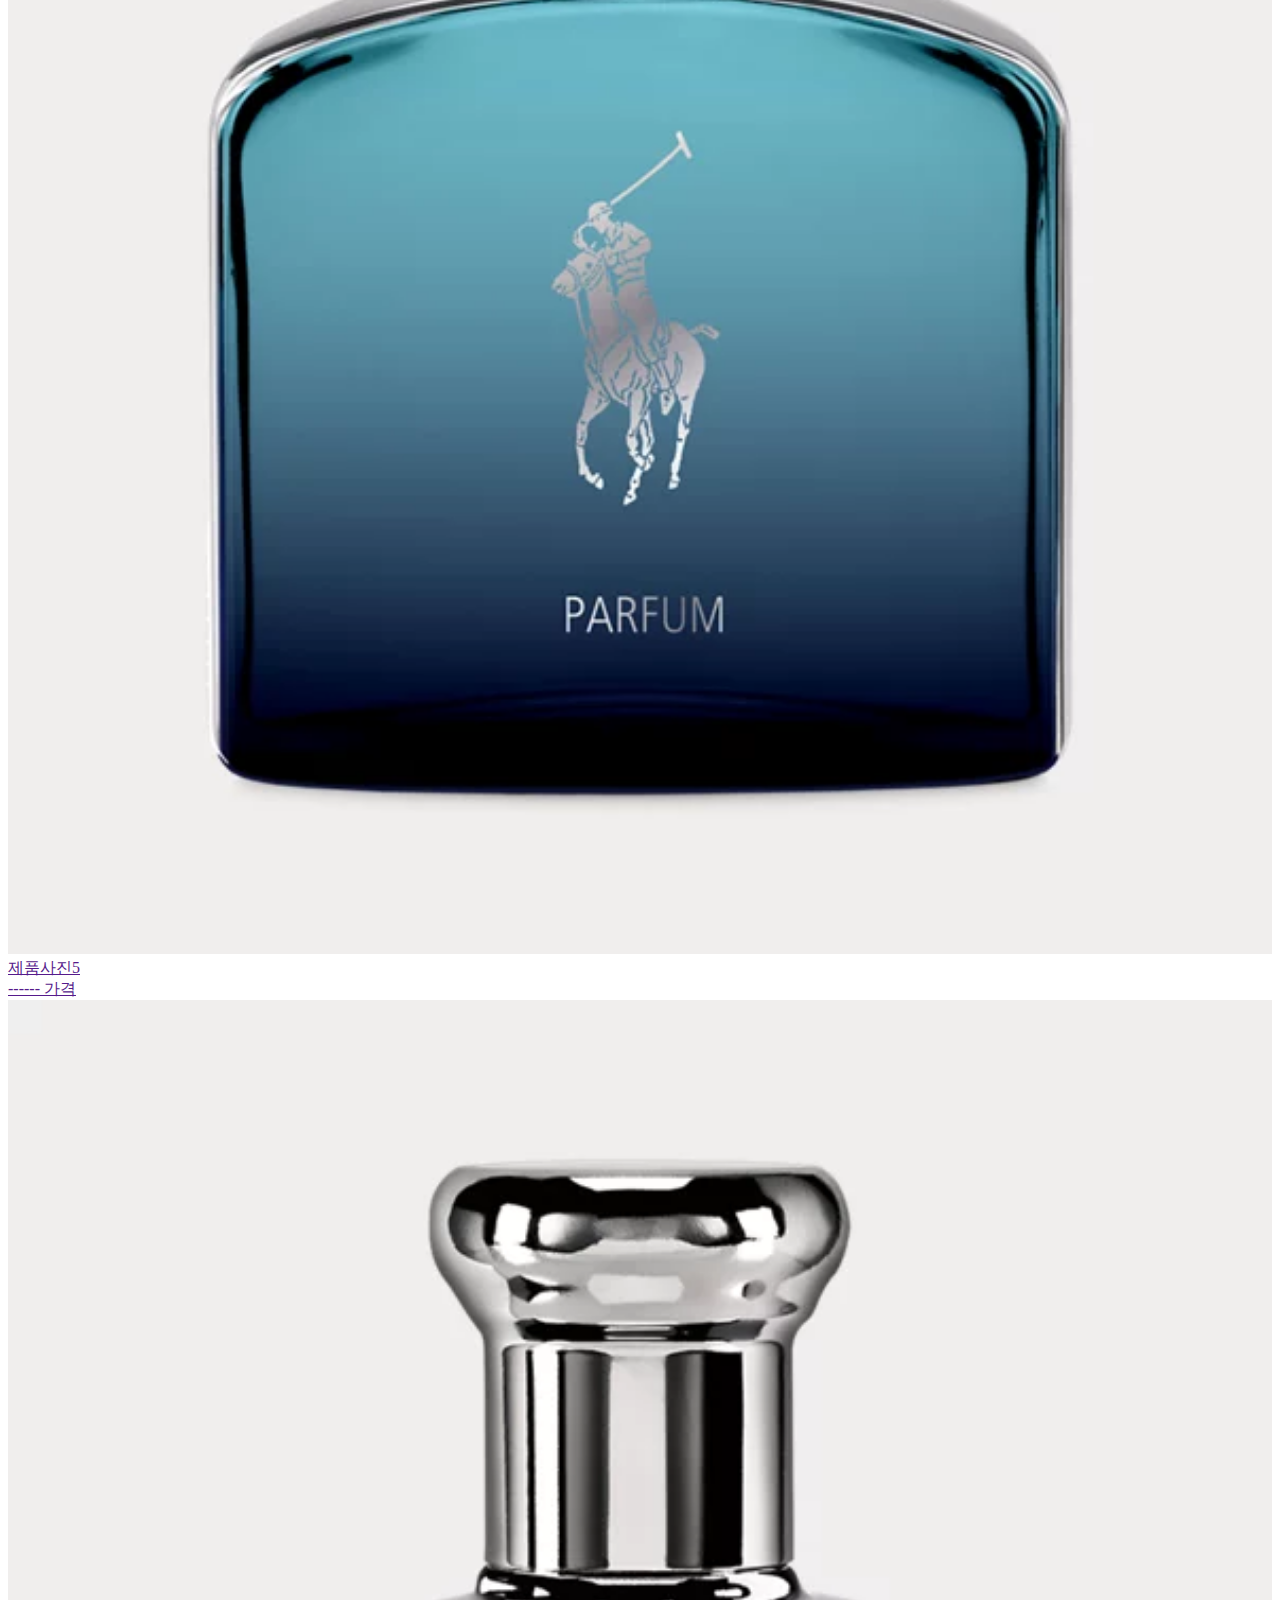
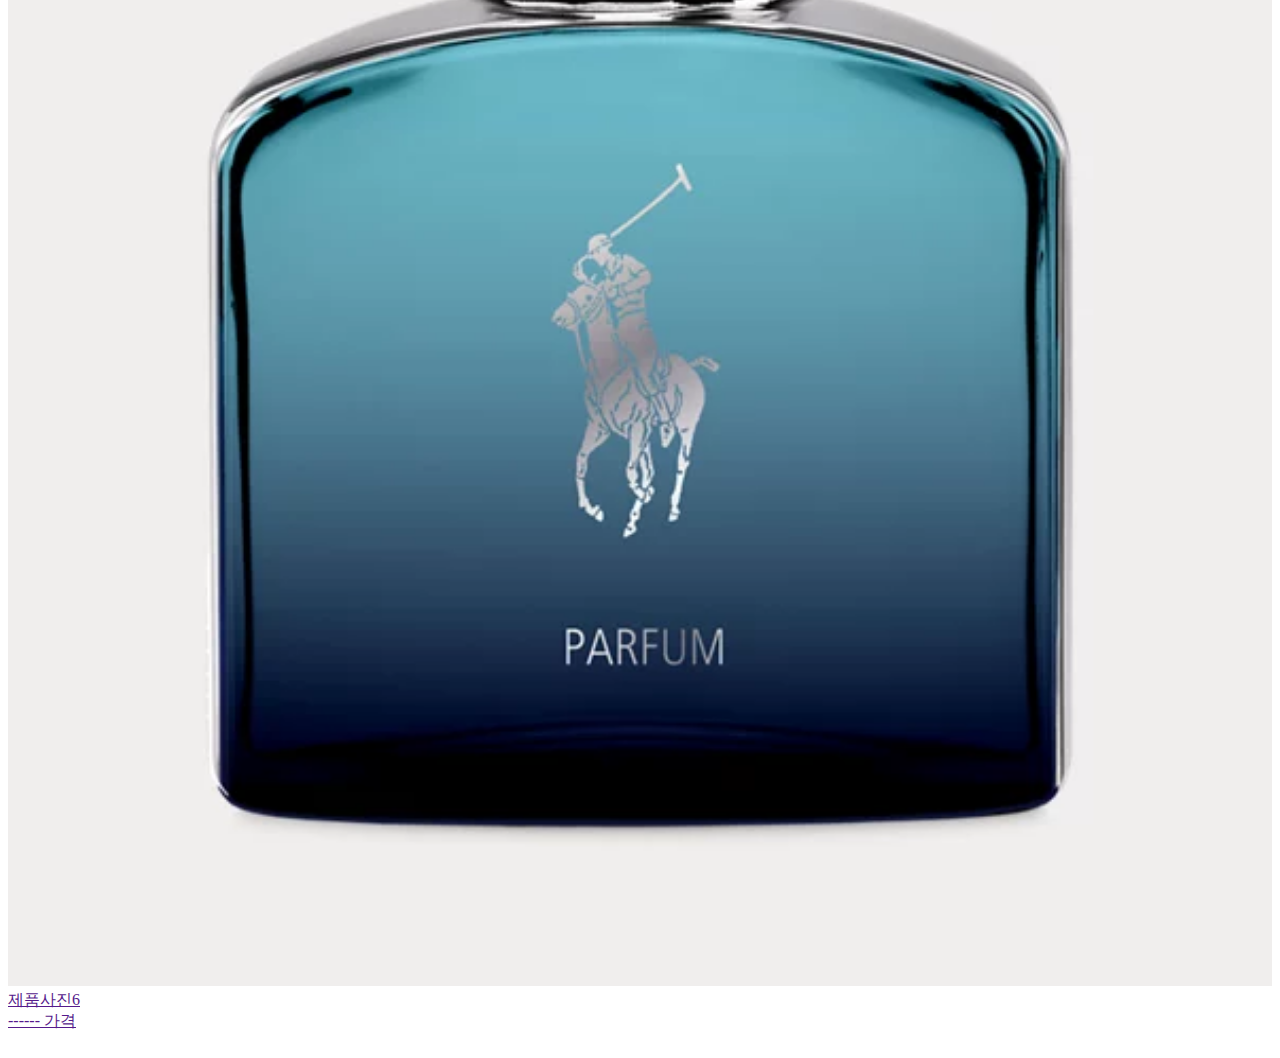
==== commit 869fa5a9: "메인 화면에 상품 2줄만 나오게 수정" ====
--- a/html/index.html
+++ b/html/index.html
@@ -11,7 +11,7 @@
   <body>
     <header>
       <div class="navbar" id="navbar">
-        <a id="logo" href="#none"><img src="/images/index/logo.png" alt="" width="150px;"/></a>
+        <a id="logo" href="index.html"><img src="/images/index/logo.png" alt="" width="150px;"/></a>
         <div class="sign-text">
           <a href="singup.html">회원가입</a>
           <a href="login.html">로그인</a>
@@ -116,33 +116,6 @@
           >
         </div>
       </div>
-      <!--세번째 줄-->
-      <div class="row row-cols-3 row-col-md-2">
-        <div class="col p-5">
-          <a href=""
-            ><img
-              src="/images/index/perfume01.webp"
-              width="100%"
-            />제품사진7<br />------ 가격</a
-          >
-        </div>
-        <div class="col p-5">
-          <a href=""
-            ><img
-              src="/images/index/perfume01.webp"
-              width="100%"
-            />제품사진8<br />------ 가격</a
-          >
-        </div>
-        <div class="col p-5">
-          <a href=""
-            ><img
-              src="/images/index/perfume01.webp"
-              width="100%"
-            />제품사진9<br />------ 가격</a
-          >
-        </div>
-      </div>
     </div>
 
     <!--SNS 이미지 태그?-->
--- a/css/header.css
+++ b/css/header.css
@@ -20,4 +20,9 @@
   font-weight: 700;
   padding: 20px;
   color: white;
+}
+
+.menubar li a:hover {
+  text-decoration: underline;
+  color: gray;
 }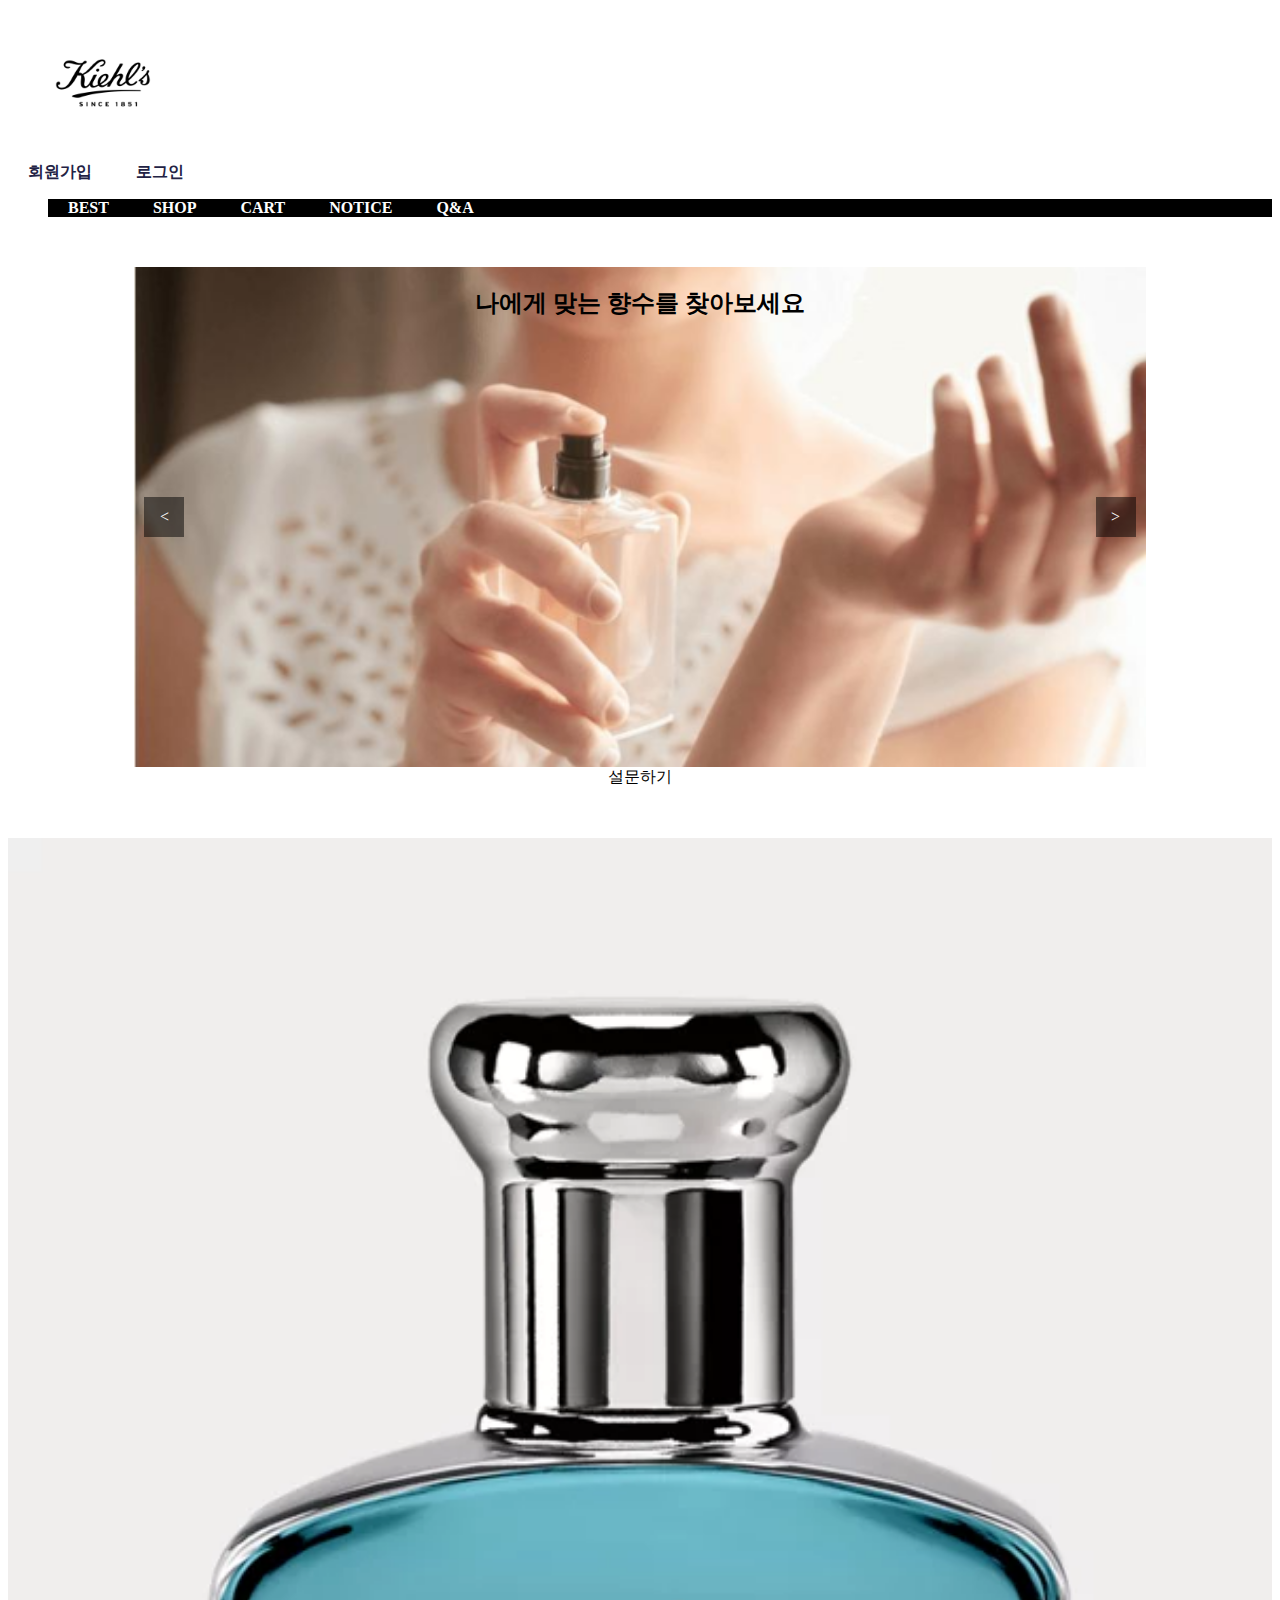
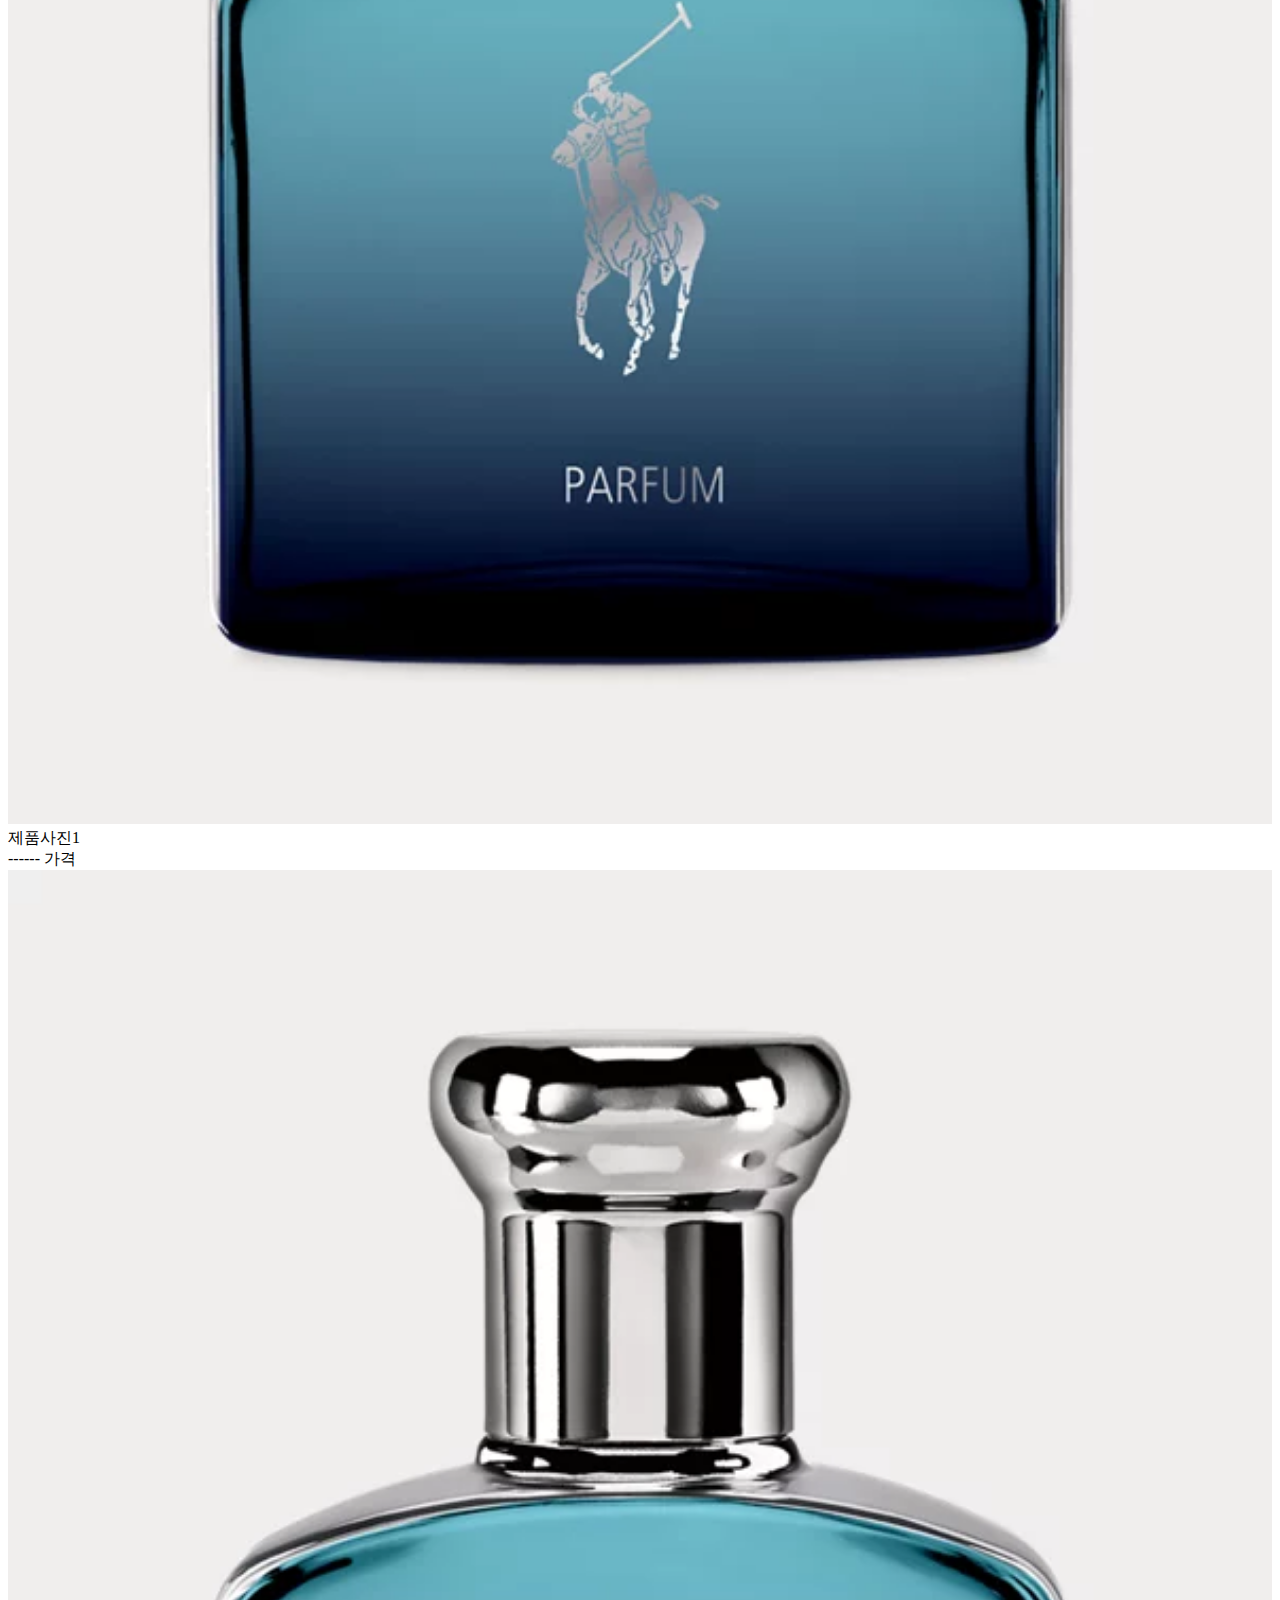
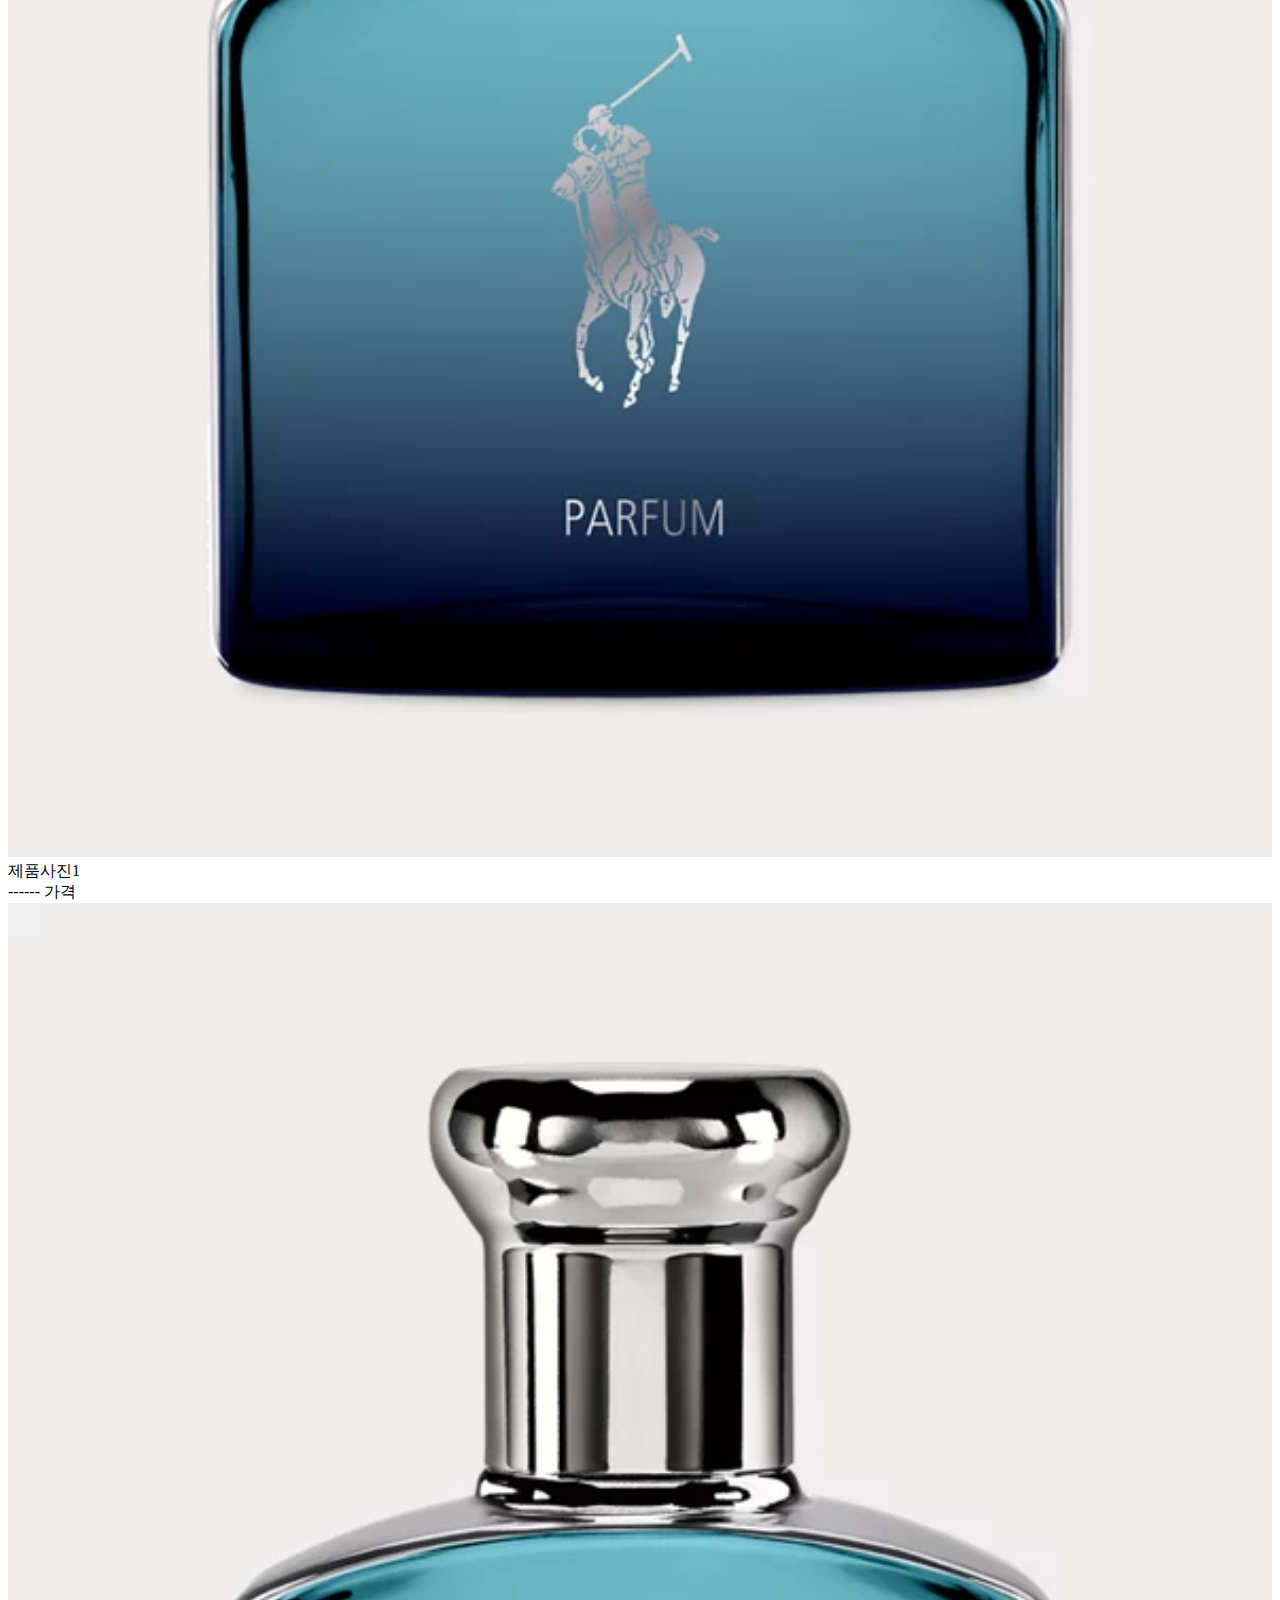
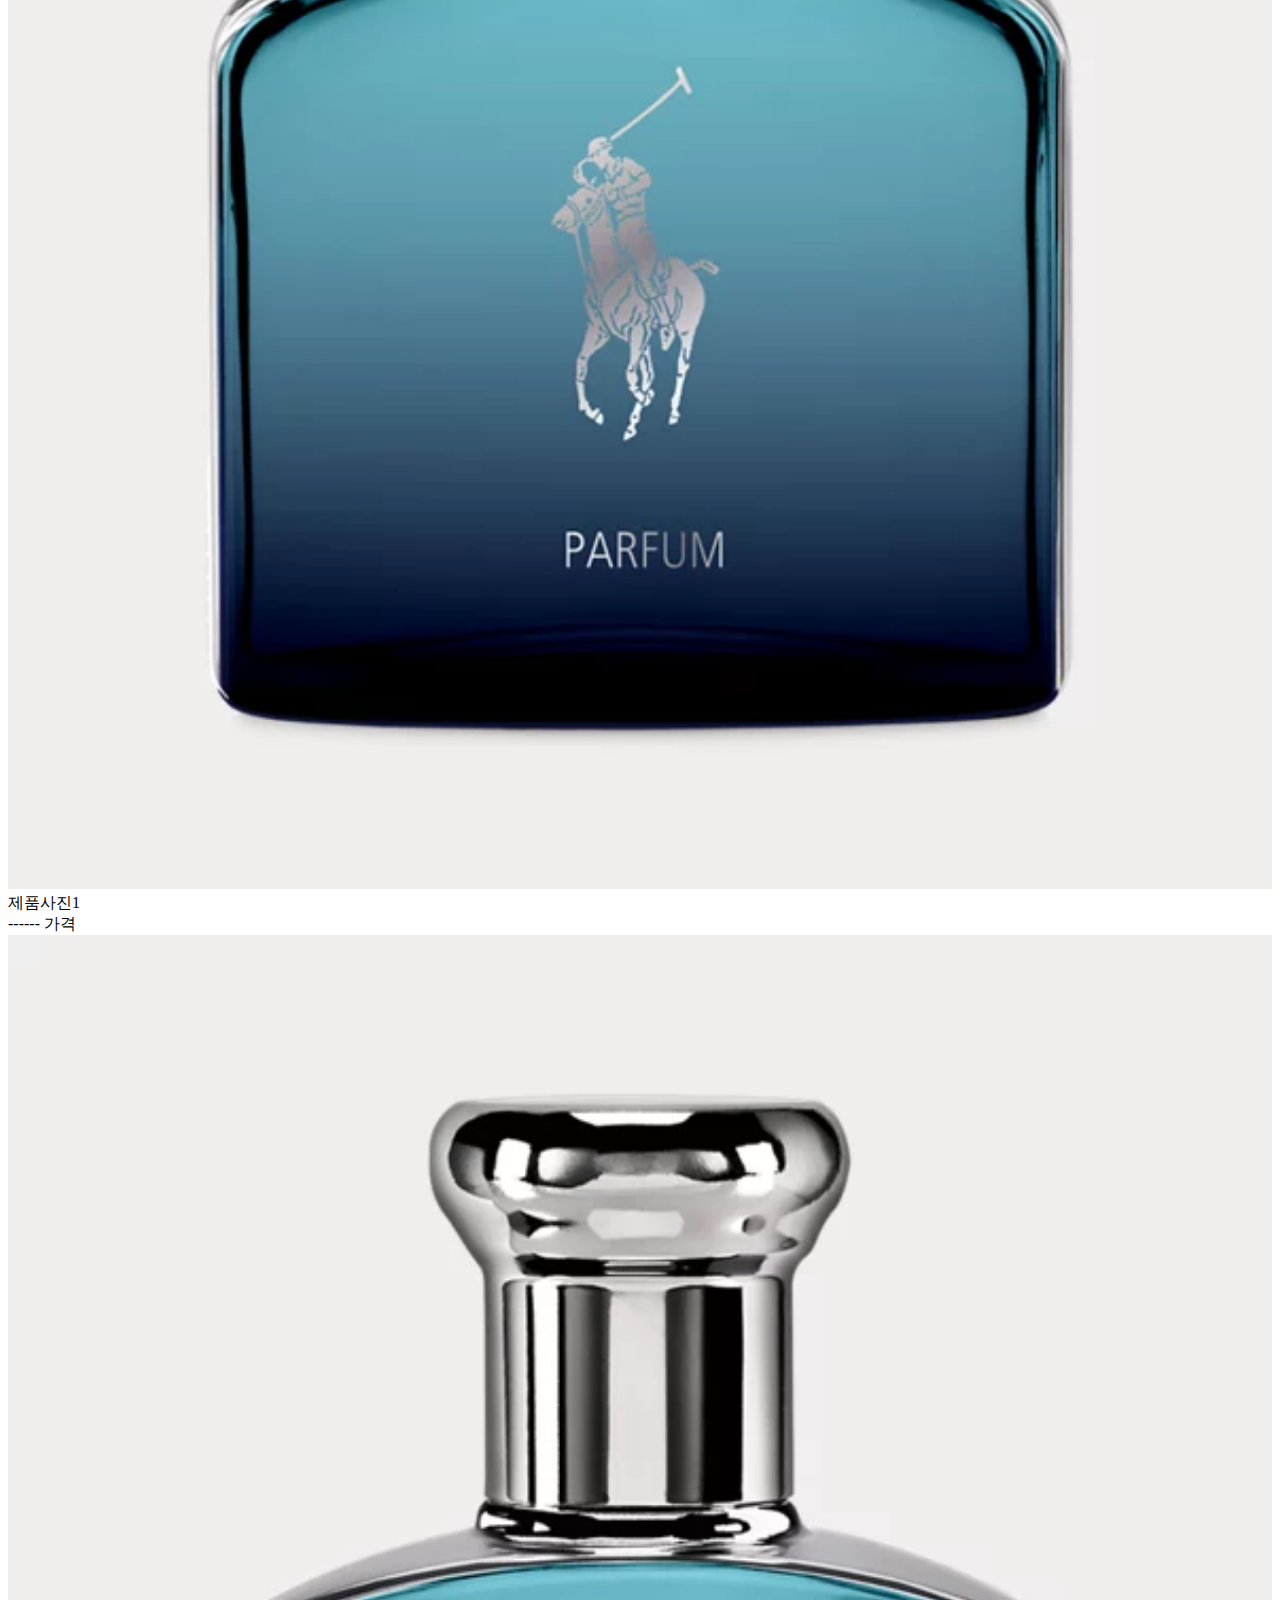
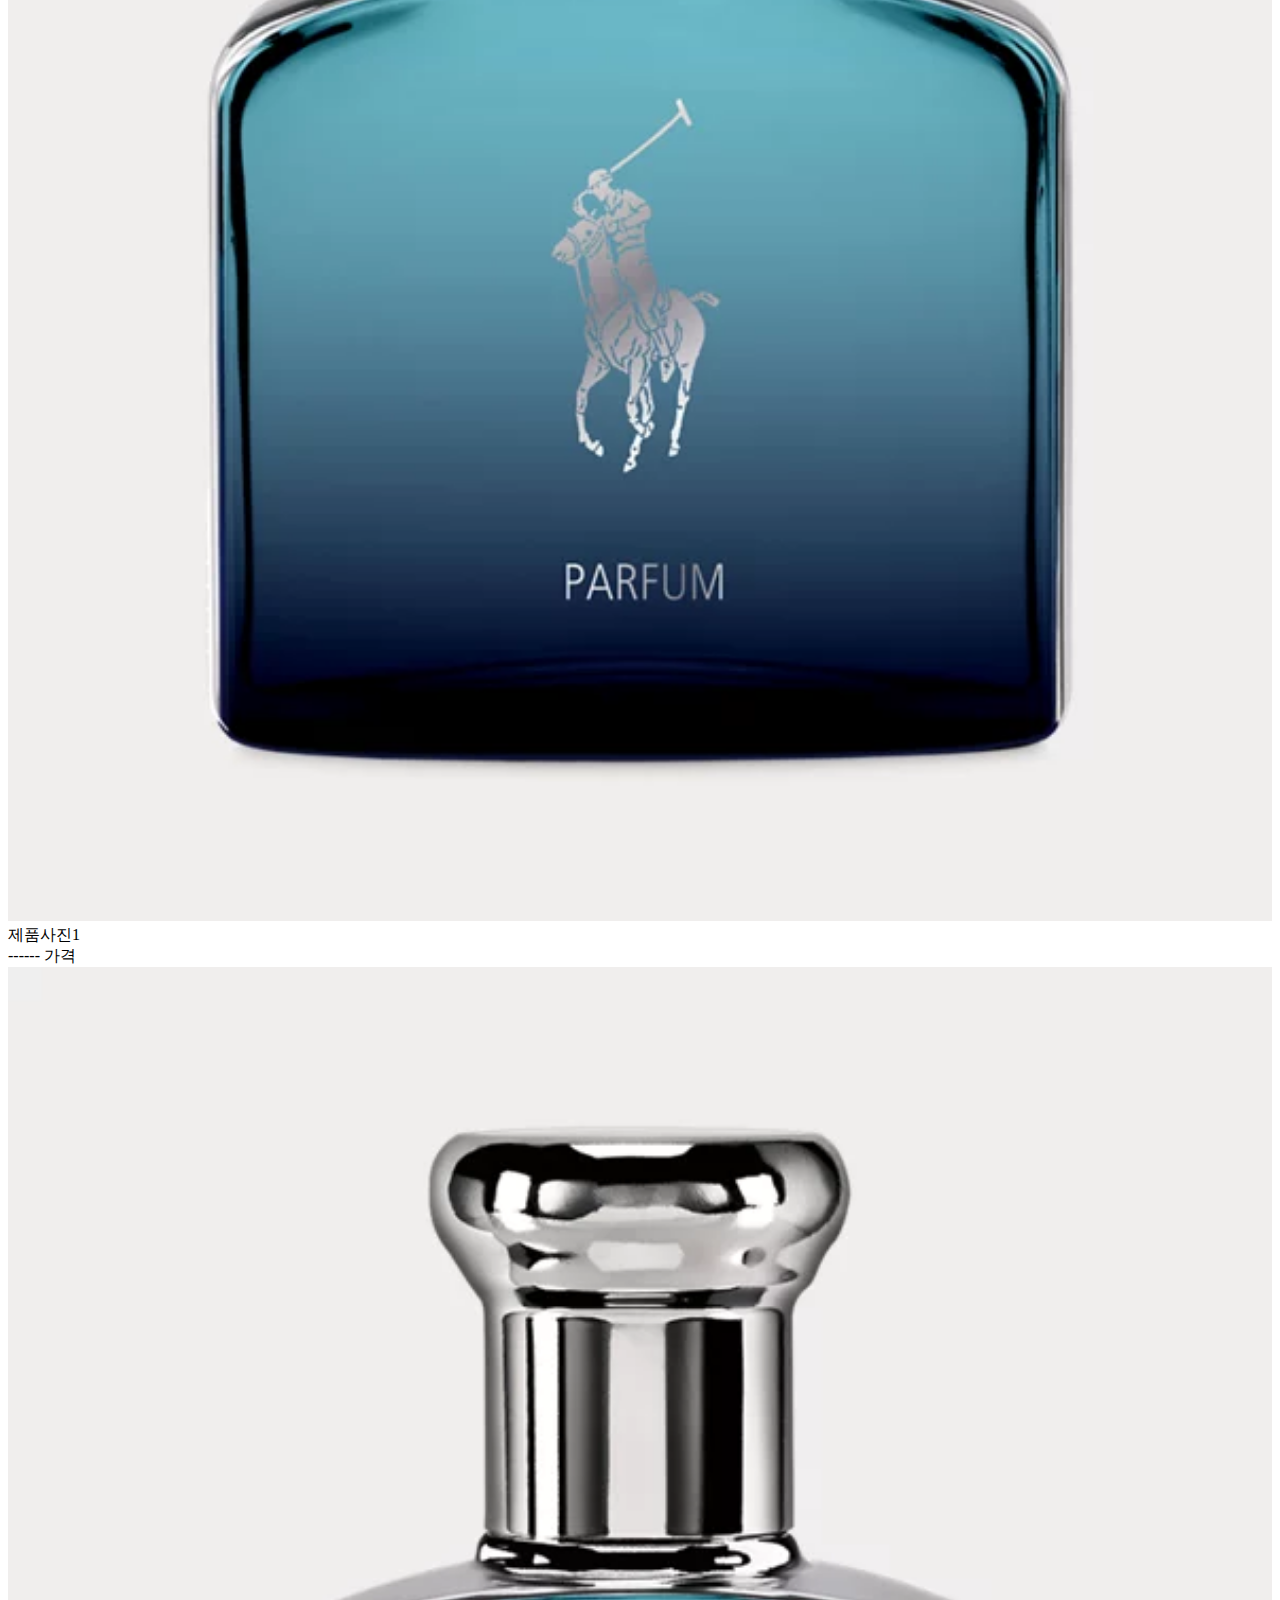
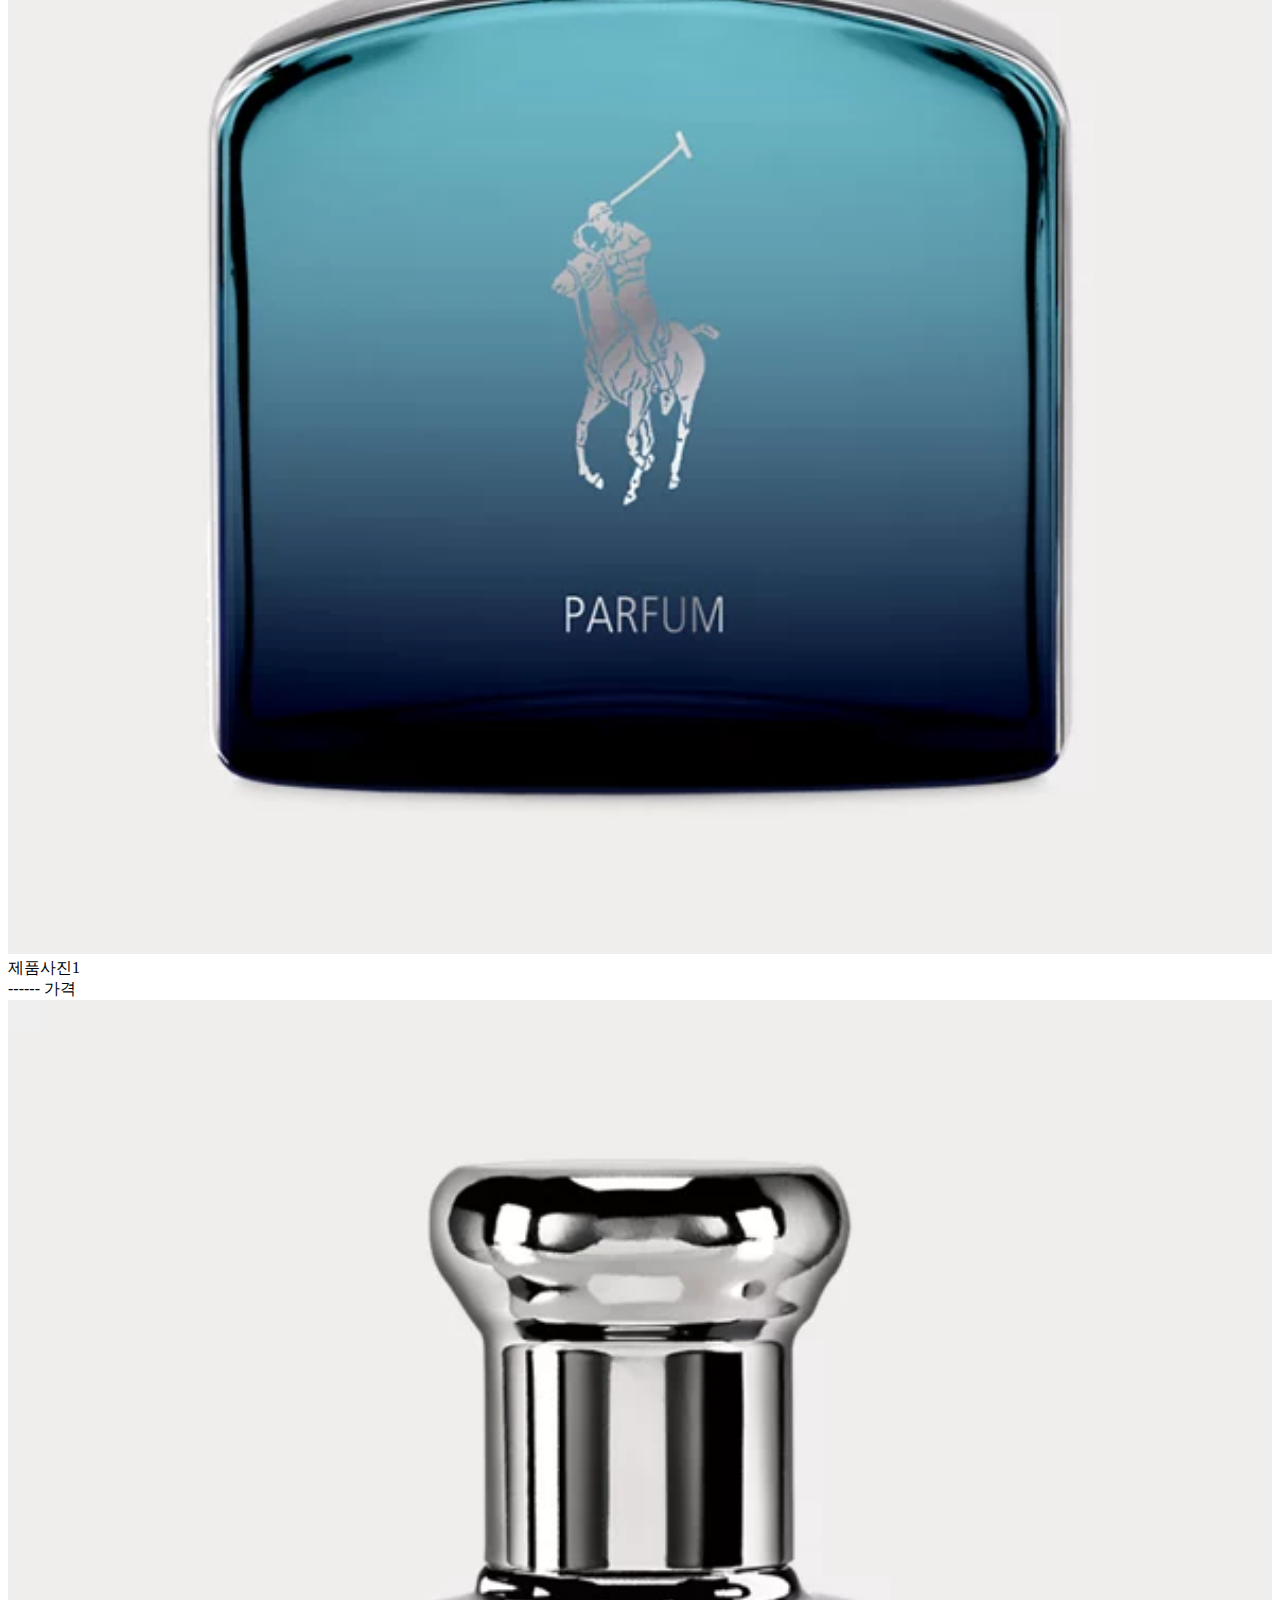
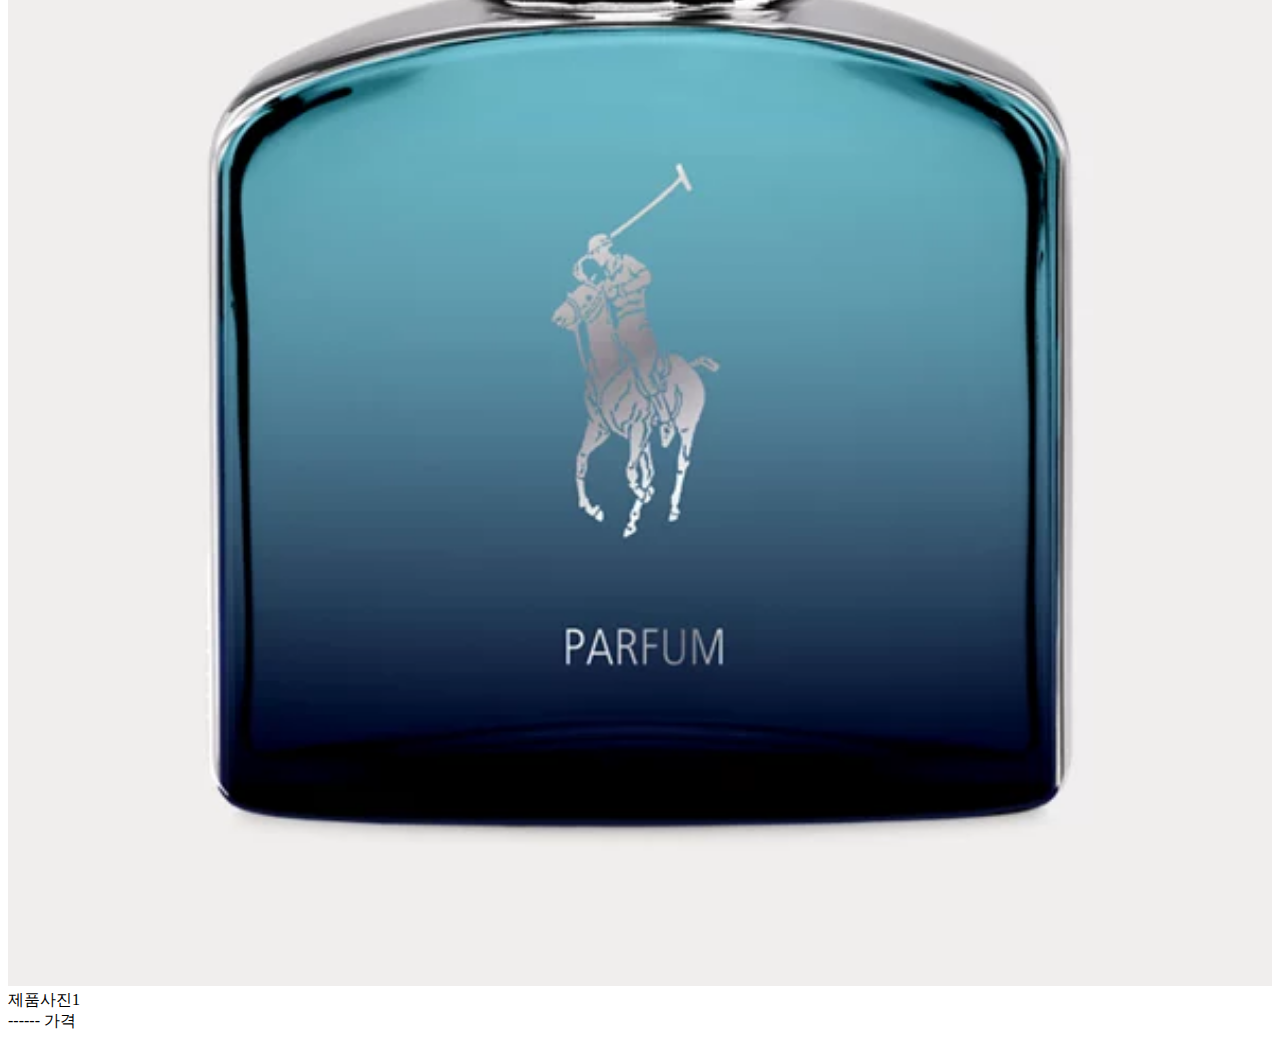
==== commit 9c843f39: "짜잘한 수정" ====
--- a/html/index.html
+++ b/html/index.html
@@ -61,59 +61,59 @@
     </section>
 
     <!-- 제품 이미지 -->
-    <div class="container text-center">
+    <div class="goods container text-center">
       <!--첫번째 줄-->
       <div class="row row-cols-3 row-col-md-2">
         <div class="col p-5">
-          <a href=""
+          <a href="shop.html"
             ><img
               src="/images/index/perfume01.webp"
               width="100%"
-            />제품사진1<br />------ 가격</a
-          >
+            />제품사진1</a><br>
+            <span>------ 가격</span>
         </div>
         <div class="col p-5">
-          <a href=""
+          <a href="shop.html"
             ><img
               src="/images/index/perfume01.webp"
               width="100%"
-            />제품사진2<br />------ 가격</a
-          >
+            />제품사진1</a><br>
+            <span>------ 가격</span>
         </div>
         <div class="col p-5">
-          <a href=""
+          <a href="shop.html"
             ><img
               src="/images/index/perfume01.webp"
               width="100%"
-            />제품사진3<br />------ 가격</a
-          >
+            />제품사진1</a><br>
+            <span>------ 가격</span>
         </div>
       </div>
       <!-- 두번째 줄-->
       <div class="row row-cols-3 row-col-md-2">
         <div class="col p-5">
-          <a href=""
+          <a href="shop.html"
             ><img
               src="/images/index/perfume01.webp"
               width="100%"
-            />제품사진4<br />------ 가격</a
-          >
+            />제품사진1</a><br>
+            <span>------ 가격</span>
         </div>
         <div class="col p-5">
-          <a href=""
+          <a href="shop.html"
             ><img
               src="/images/index/perfume01.webp"
               width="100%"
-            />제품사진5<br />------ 가격</a
-          >
+            />제품사진1</a><br>
+            <span>------ 가격</span>
         </div>
         <div class="col p-5">
-          <a href=""
+          <a href="shop.html"
             ><img
               src="/images/index/perfume01.webp"
               width="100%"
-            />제품사진6<br />------ 가격</a
-          >
+            />제품사진1</a><br>
+            <span>------ 가격</span>
         </div>
       </div>
     </div>
--- a/css/index.css
+++ b/css/index.css
@@ -85,3 +85,9 @@
 }
 
 /* 슬라이드 배너 섹션 끝 */
+
+/* 메인화면 상품 페이지 */
+.goods a {
+  text-decoration: none;
+  color: black;
+}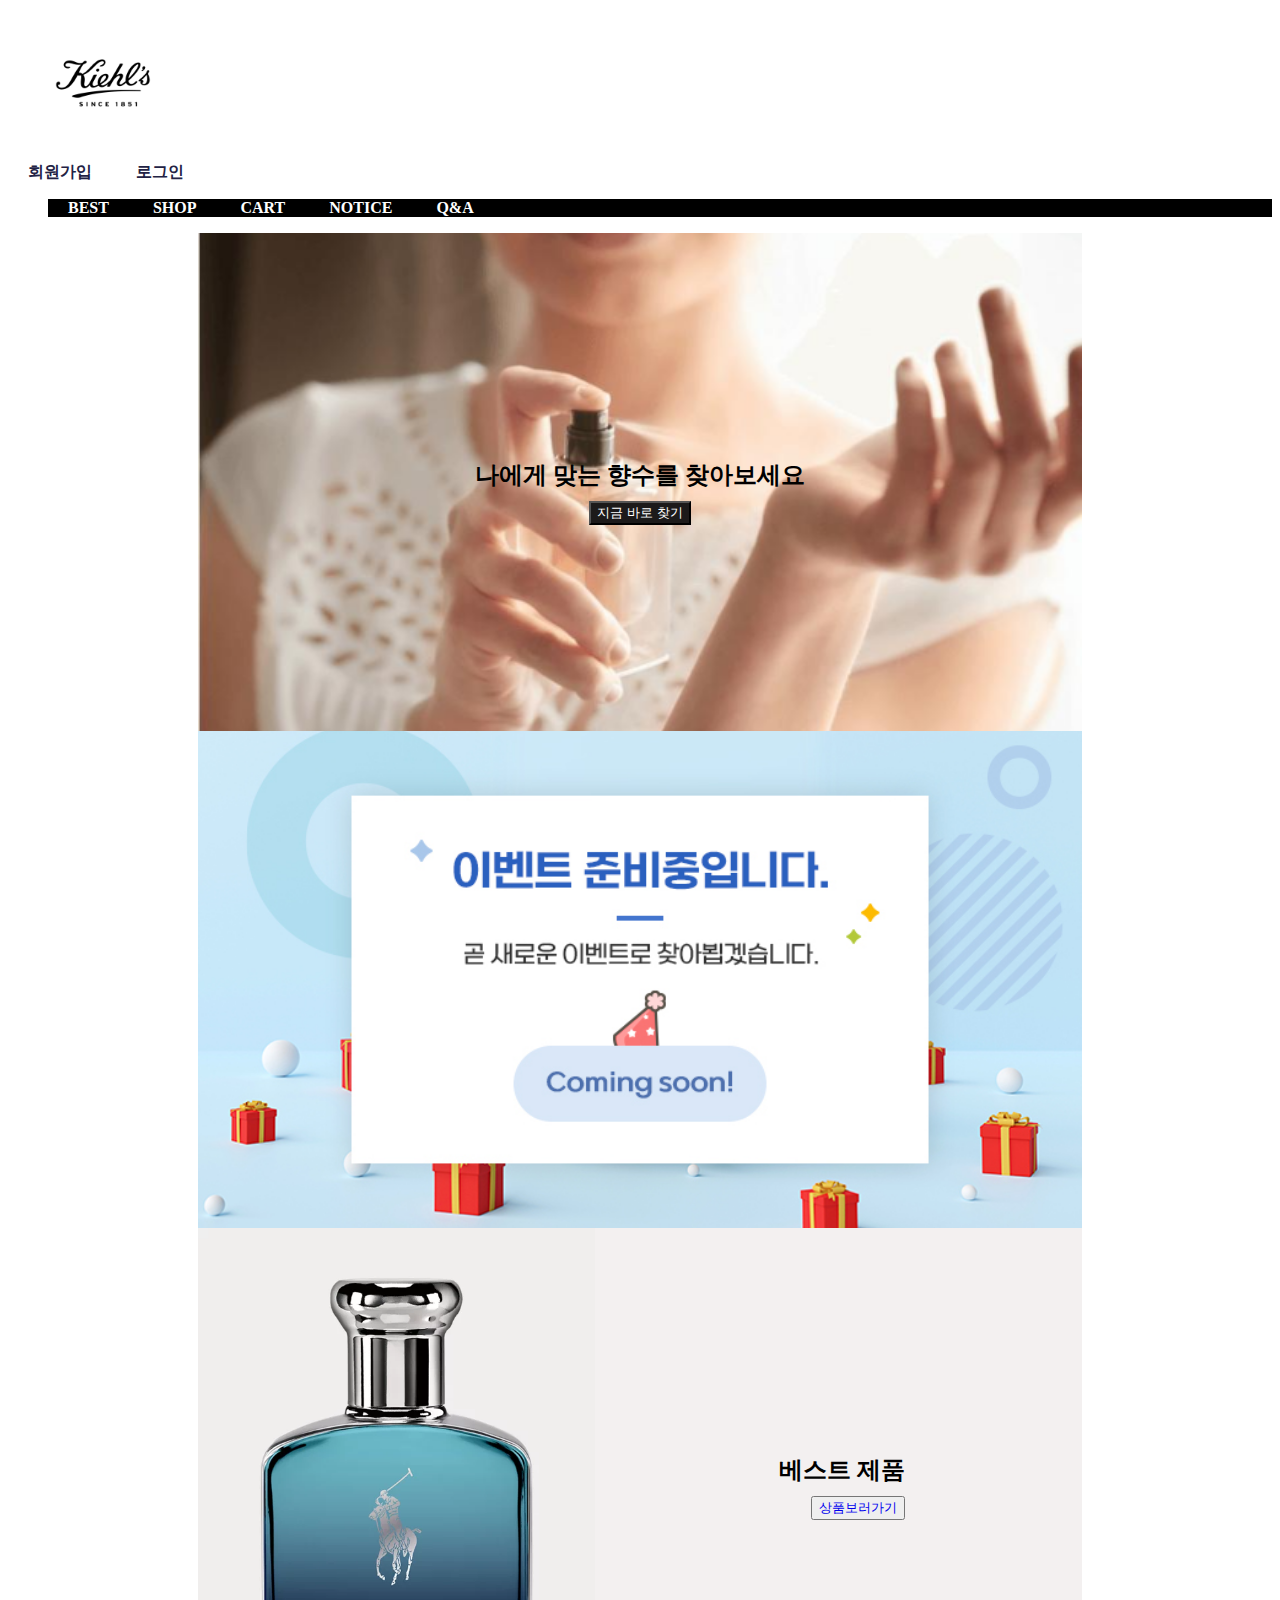
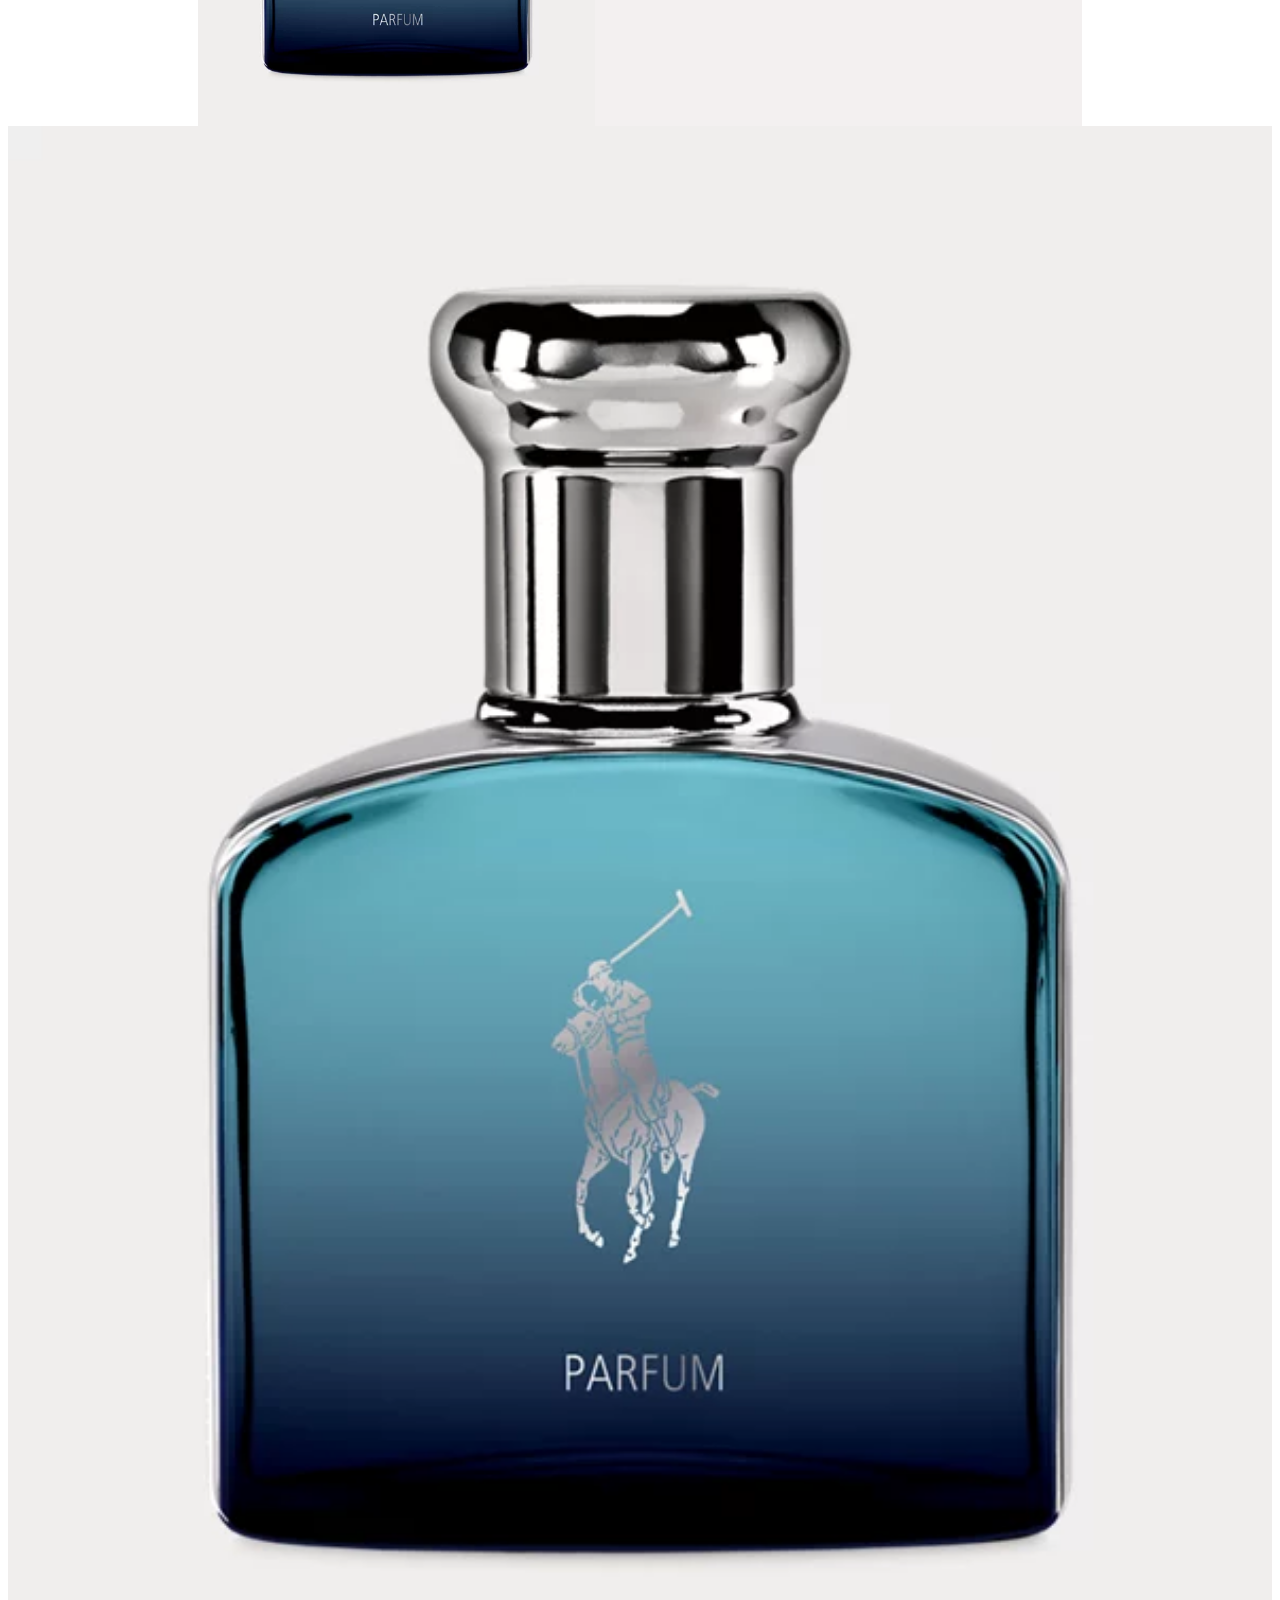
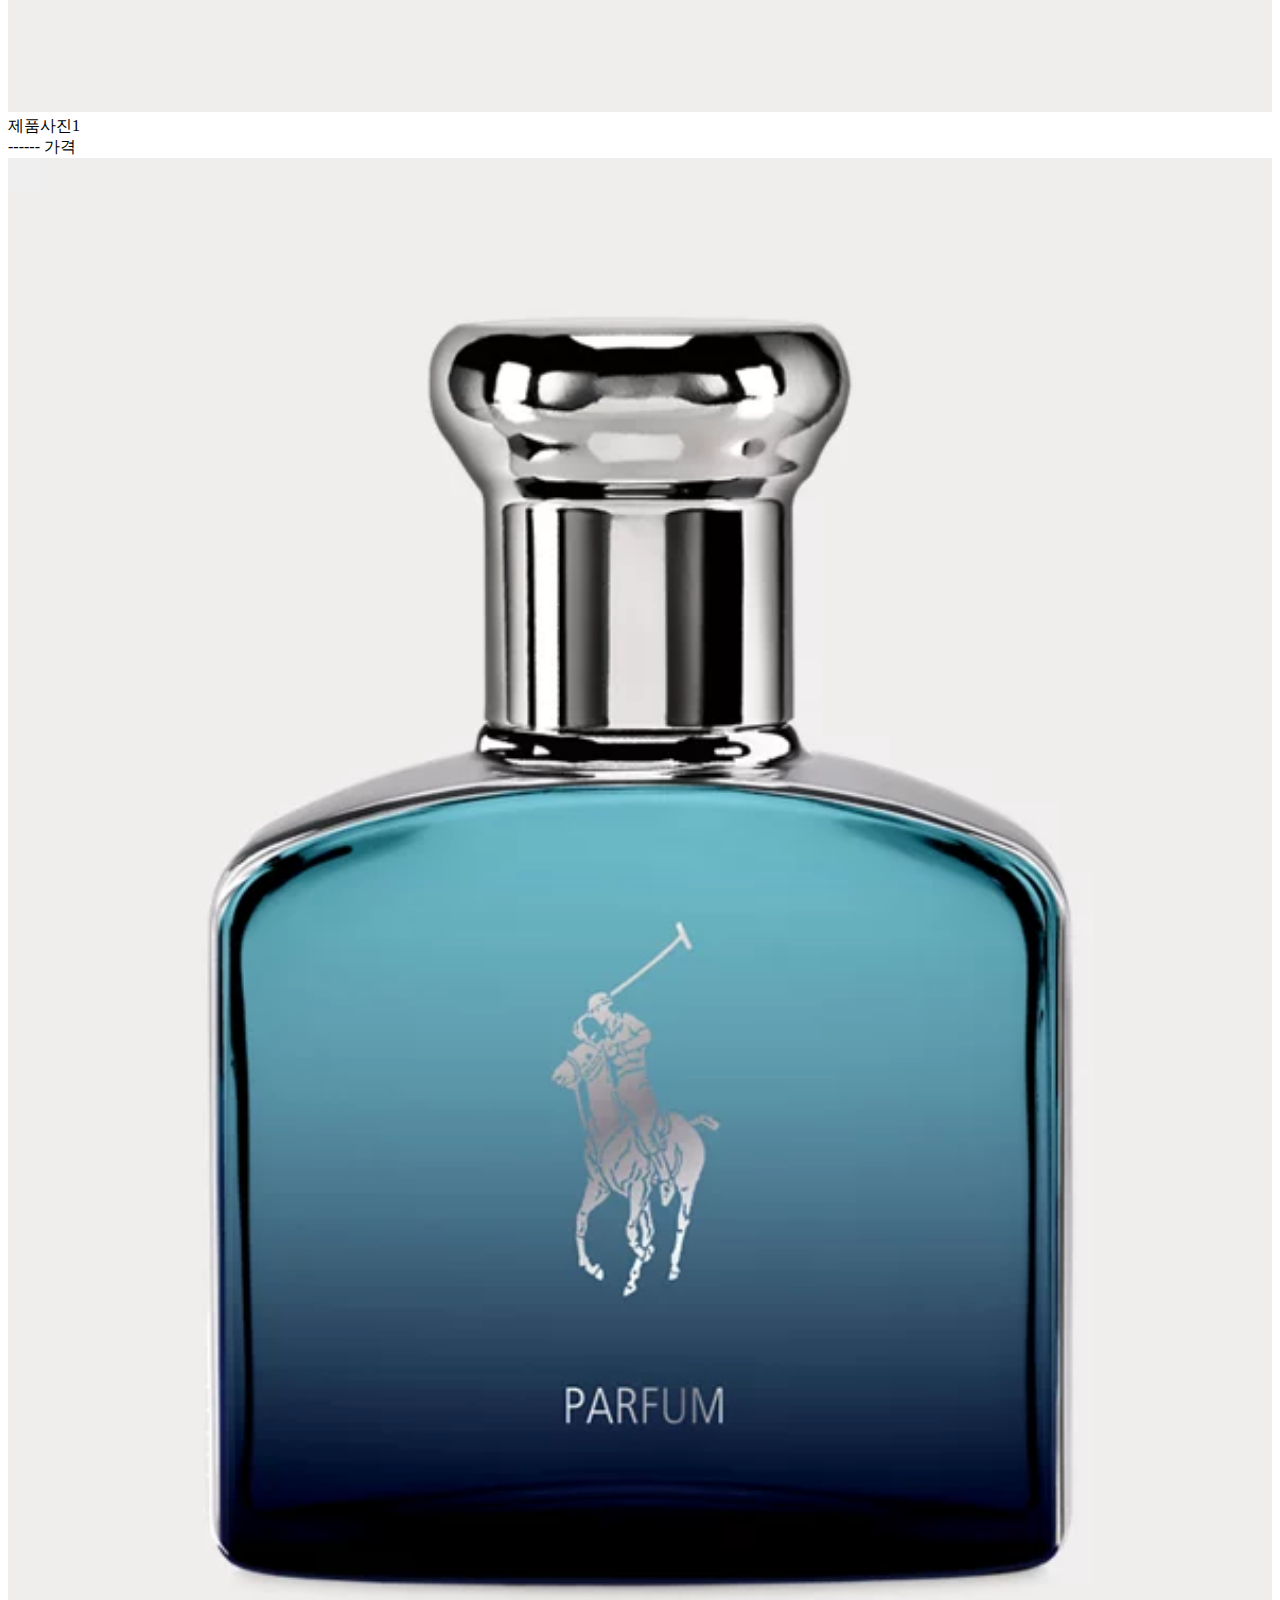
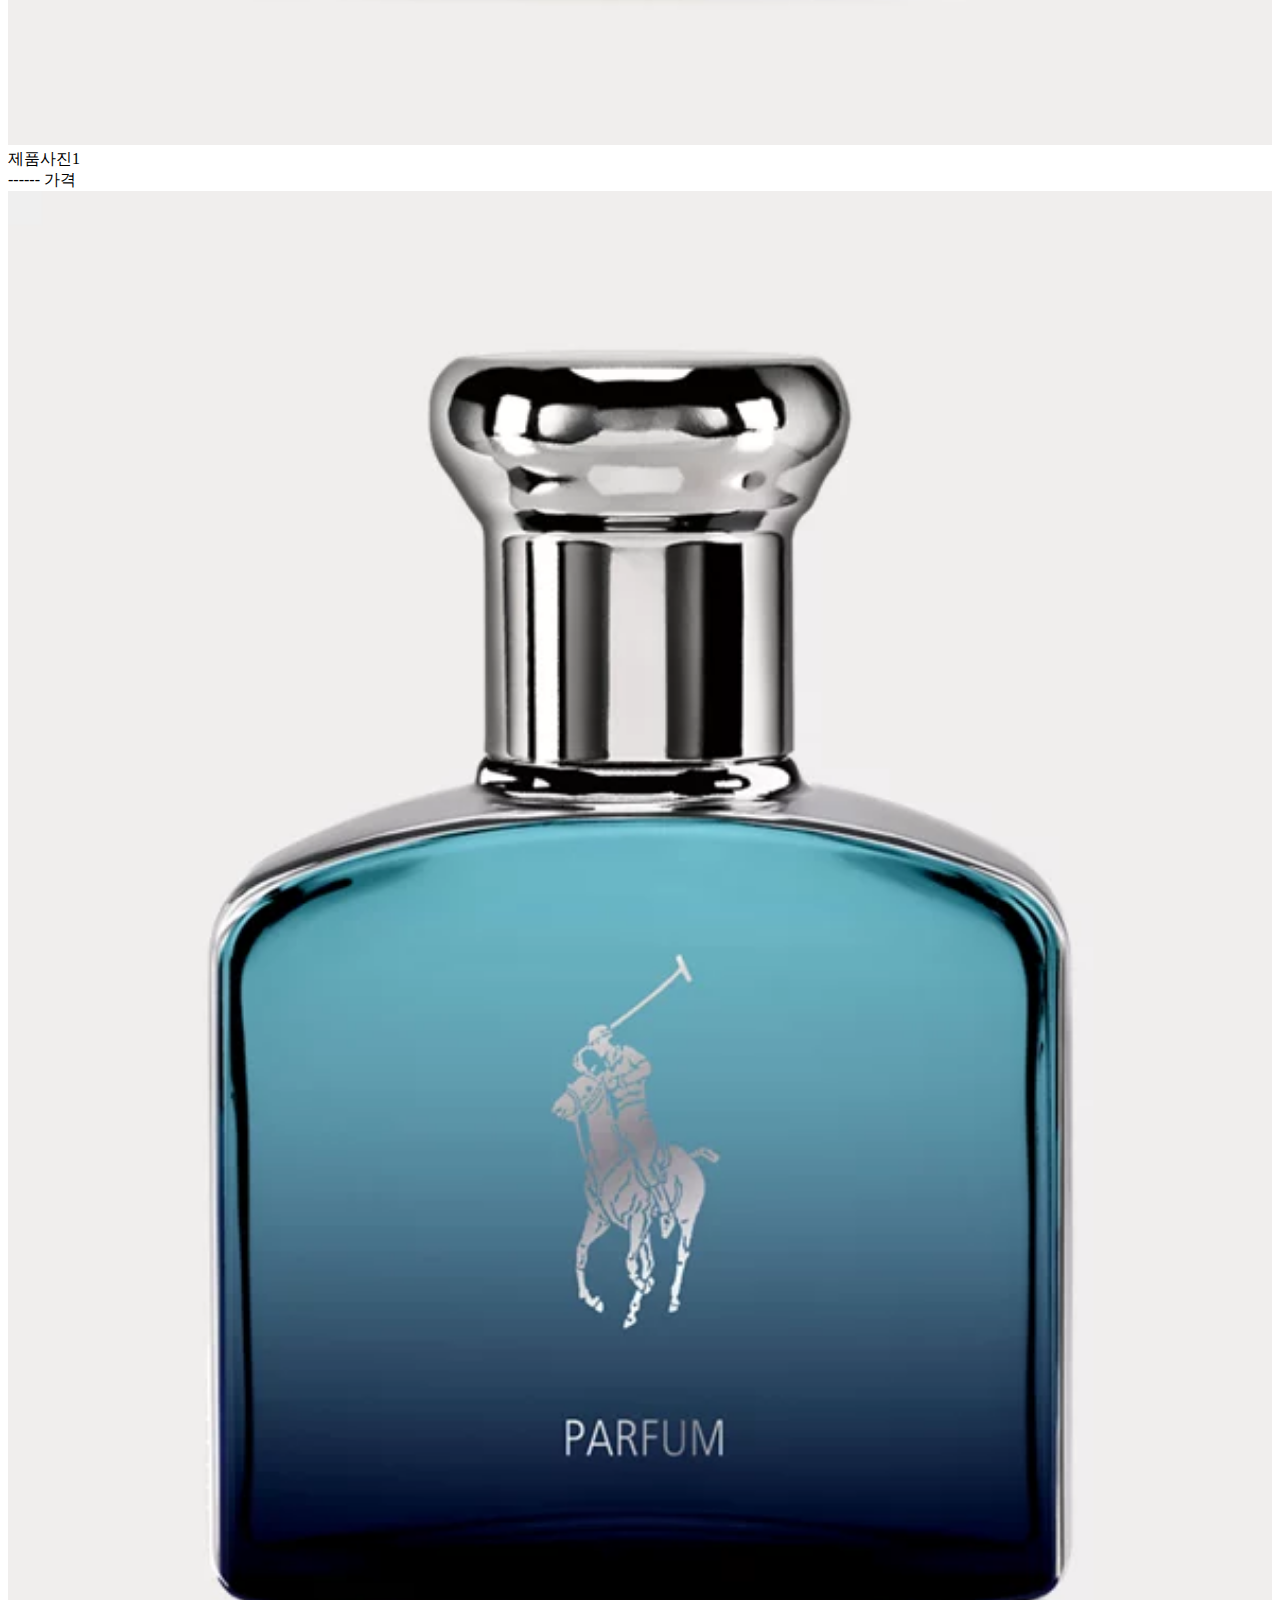
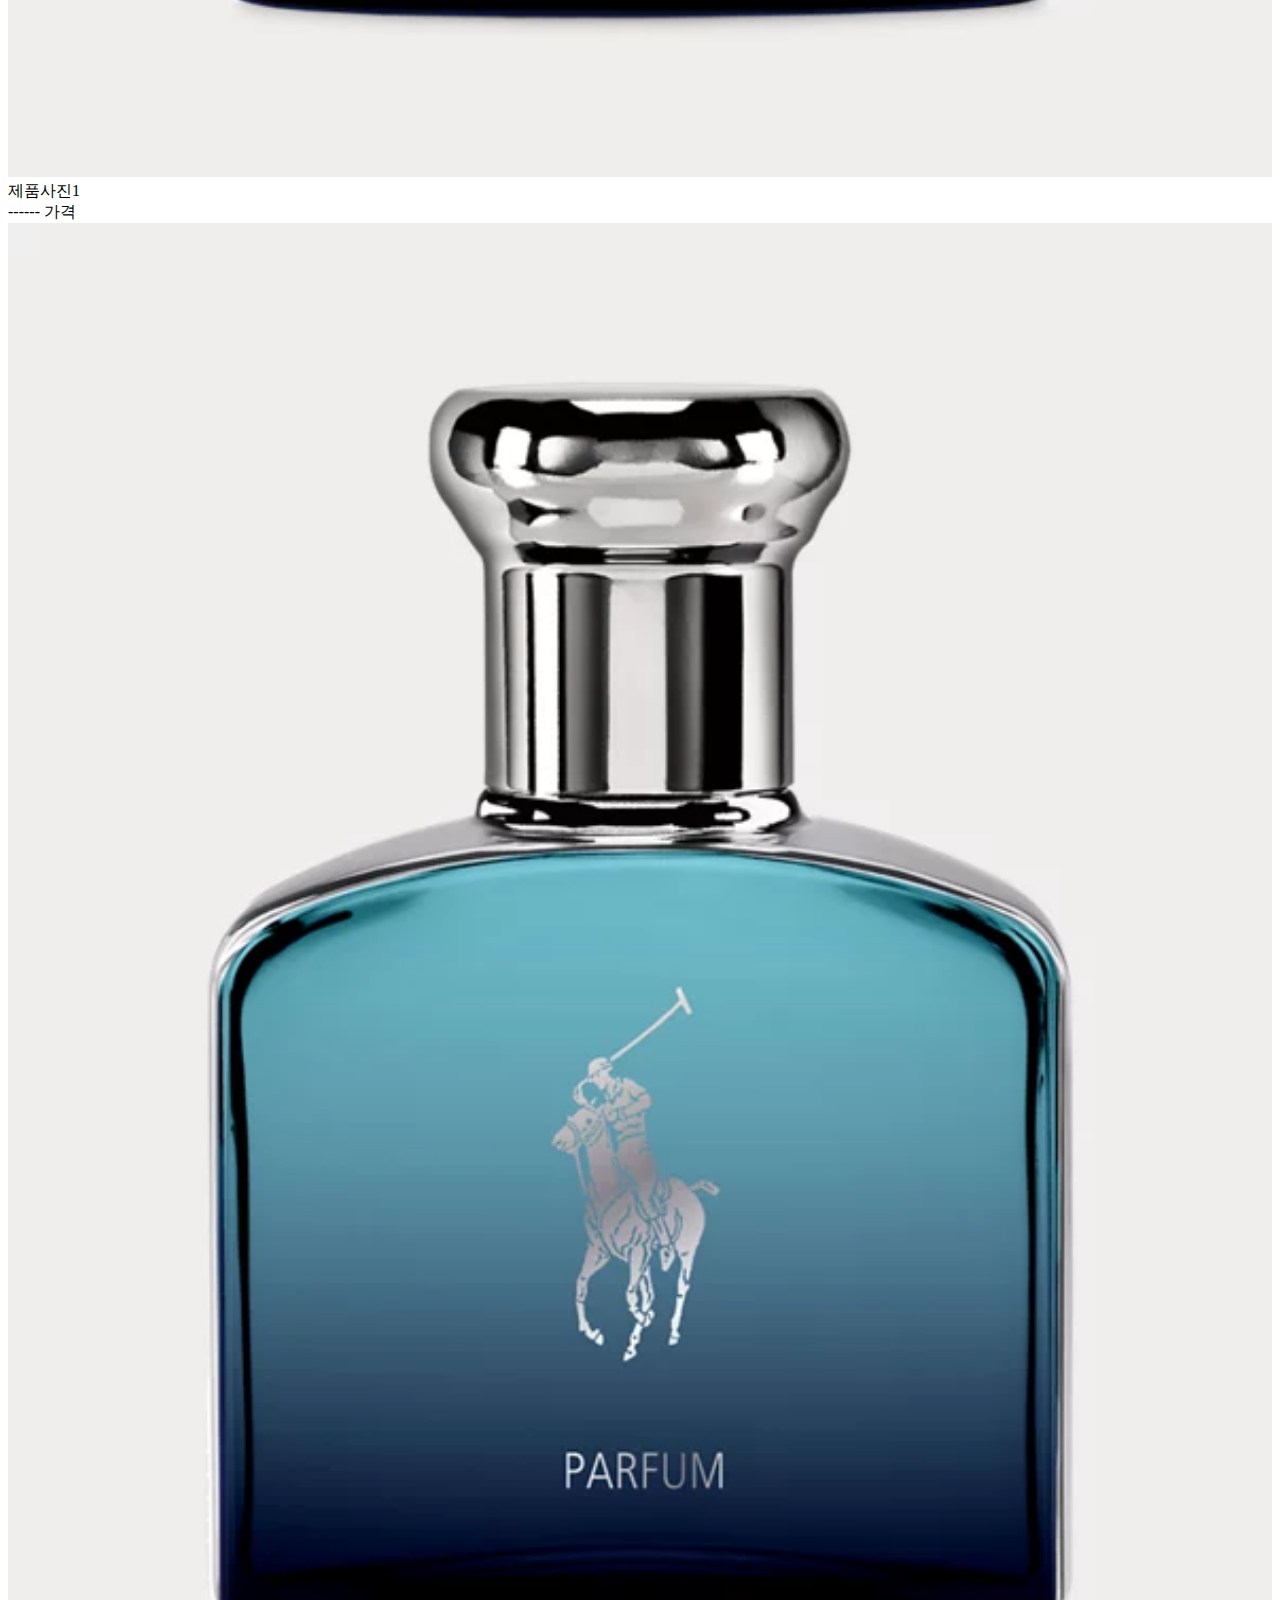
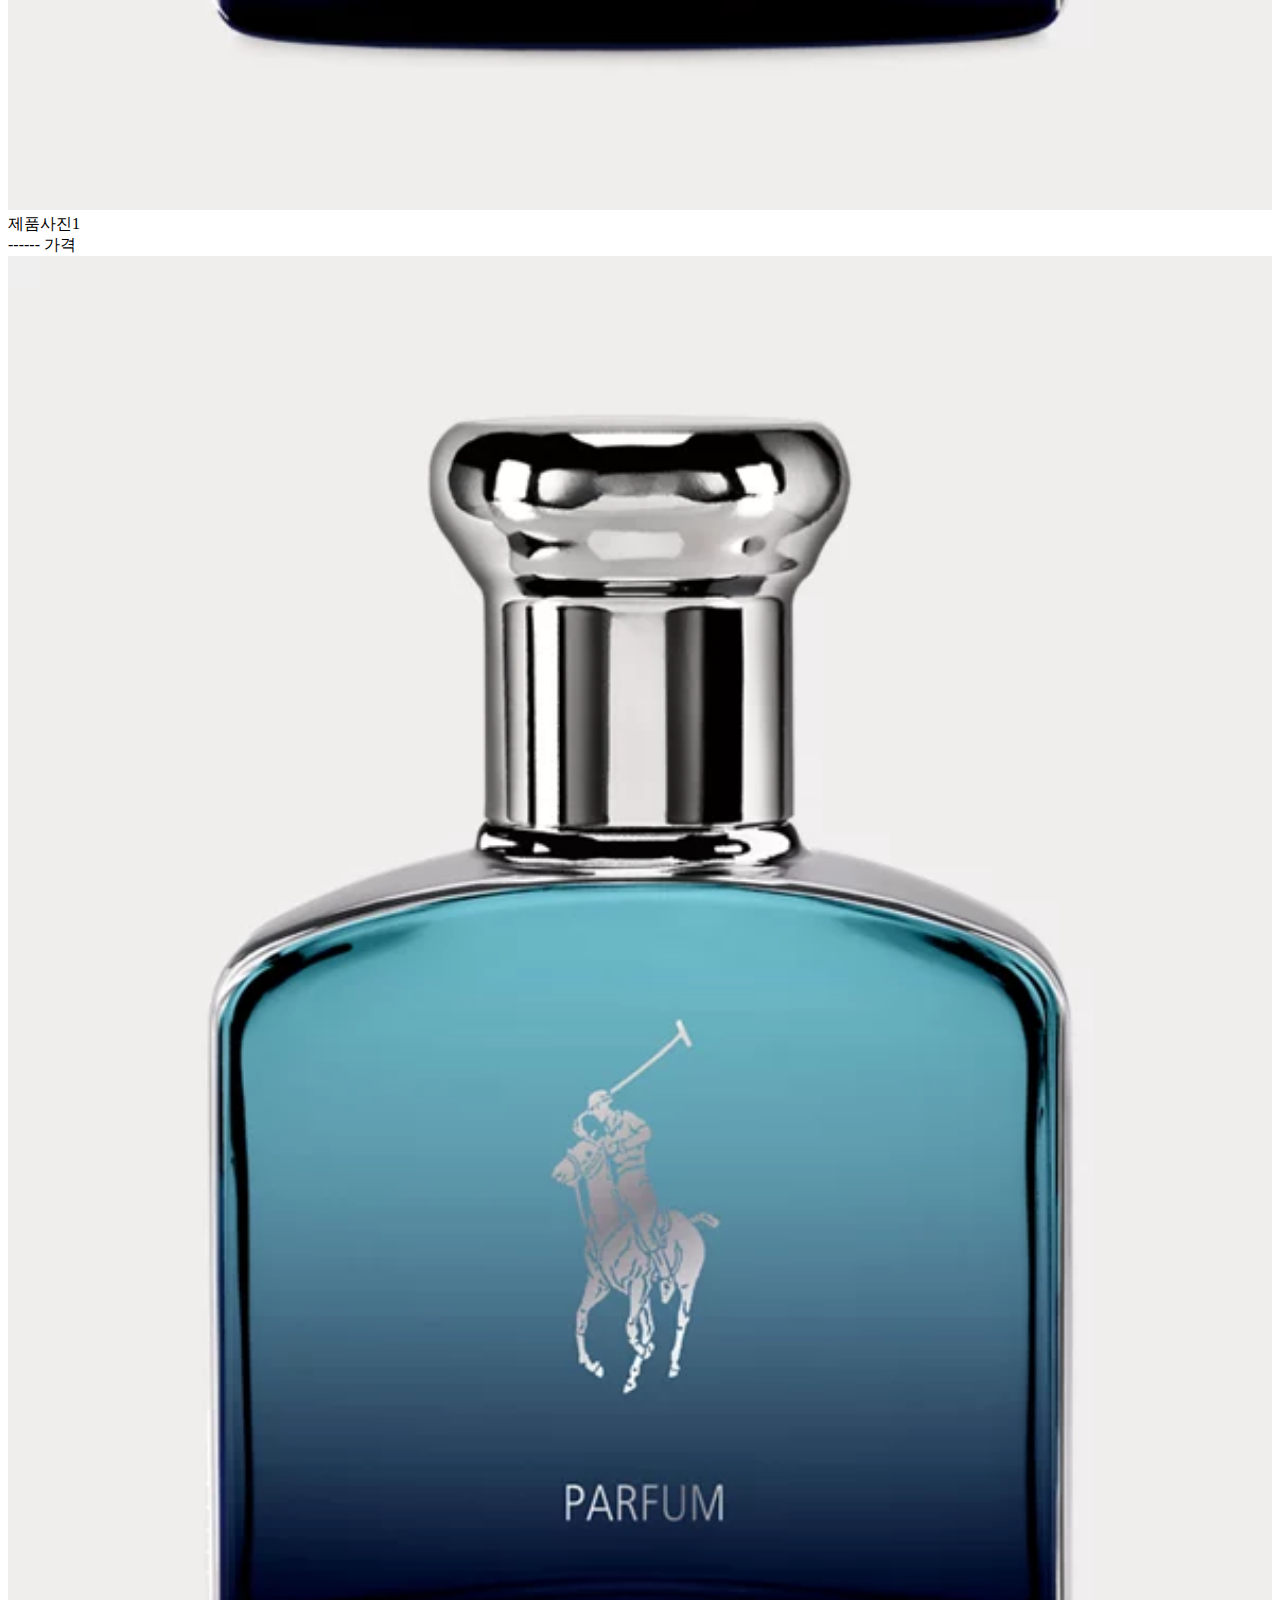
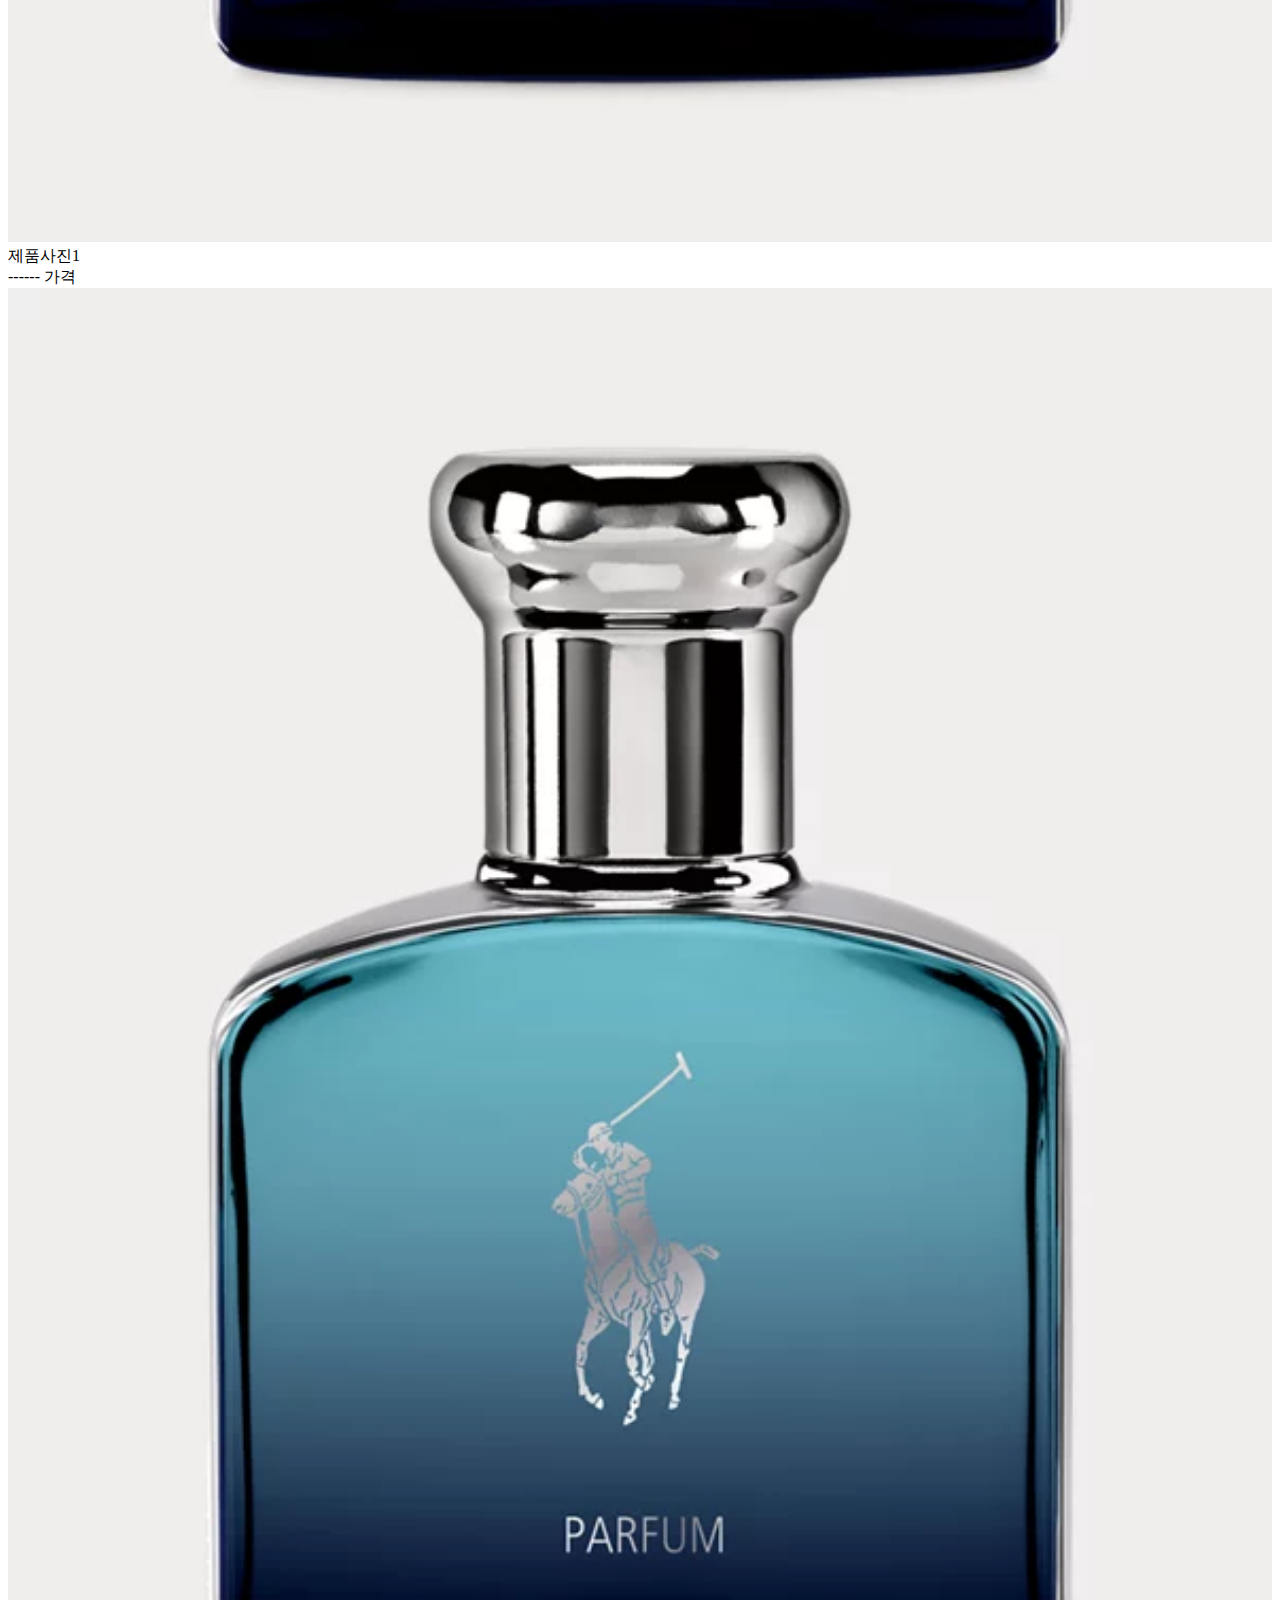
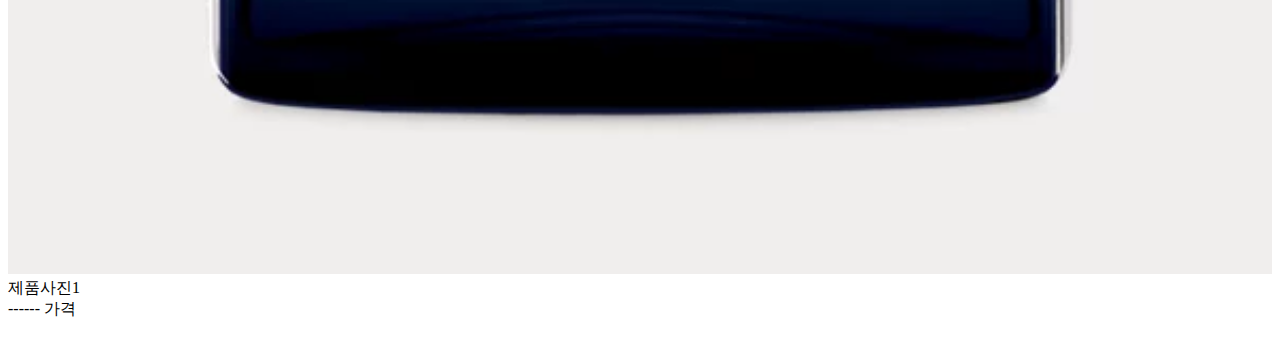
==== commit 870cf489: "6/28수정" ====
--- a/html/index.html
+++ b/html/index.html
@@ -6,6 +6,8 @@
     <title>인덱스 페이지</title>
     <link rel="stylesheet" href="/css/header.css">
     <link rel="stylesheet" href="/css/index.css"/>
+    <link rel="stylesheet" type="text/css" href="https://cdnjs.cloudflare.com/ajax/libs/slick-carousel/1.9.0/slick.min.css"/>
+    <link rel="stylesheet" type="text/css" href="https://cdnjs.cloudflare.com/ajax/libs/slick-carousel/1.9.0/slick-theme.min.css"/>
   </head>
 
   <body>
@@ -34,30 +36,24 @@
 
     <!-- 배너 섹션 -->
     <section class="slide-banner">
-        <div class="slider-container">
-            <div class="slider-slide active" style="background-image: url('/images/index/banner01.png');">
-              <h2>나에게 맞는 향수를 찾아보세요</h2>
-              <a href="#none"></a>
-            </div>
-            <div class="slider-slide" style="background-image: url('/images/index/bannertest02.jpg');">
-              <h2>슬라이드 2</h2>
-              <a href="#none"></a>
-            </div>
-            <div class="slider-slide" style="background-image: url('/images/index/bannertest02.jpg');">
-              <h2>슬라이드 3</h2>
-            </div>
-
-            <ul class="slider-pagination">
-              <li class="active"></li>
-              <li></li>
-              <li></li>
-            </ul>
-        
-            <div class="slider-control left">&lt;</div>
-            <div class="slider-control right">&gt;</div>
+      <div class="slider">
+        <div class="slide">
+          <div class="content first-content" style="background-image: url('/images/index/banner01.png');">
+            <h2>나에게 맞는 향수를 찾아보세요</h2>
+            <button type="button"><a href="/html/survey01.html">지금 바로 찾기</a></button>
           </div>
-
-          <a href="survey01.html" class="tempsurveyBtn">설문하기</a>
+        </div>
+        <div class="slide">
+          <div class="content second-content" style="background-image: url('/images/index/banner02.jpg');">
+          </div>
+        </div>
+        <div class="slide">
+          <div class="content third-content" style="background-image: url('/images/index/perfume01.webp');">
+            <h2>베스트 제품</h2>
+            <button type="button"><a href="/html/bestMale.html">상품보러가기</a></button>
+          </div>
+        </div>
+      </div>
     </section>
 
     <!-- 제품 이미지 -->
@@ -137,6 +133,8 @@
       crossorigin="anonymous"
     ></script>
 
+    <script src="https://code.jquery.com/jquery-3.7.0.min.js"></script>
+    <script src="https://cdnjs.cloudflare.com/ajax/libs/slick-carousel/1.9.0/slick.min.js"></script>
     <script src="/javascript/index_bannerslide.js"></script>
   </body>
 </html>
--- a/css/index.css
+++ b/css/index.css
@@ -1,92 +1,131 @@
 /* 슬라이드 배너 섹션 */
 /* 슬라이드 컨테이너 스타일 */
-.slide-banner {
-    margin-top: 50px;
-    margin-bottom: 50px;
-}
-
-.slider-container {
+.slider {
   position: relative;
-  width: 80%;
-  height: 500px;
-  overflow: hidden;
+  width: 70%;
   margin: 0 auto;
 }
 
-/* 슬라이드 이미지 스타일 */
-.slider-slide {
+.slider .slide {
+  position: relative;
+  height: 0;
+  padding-bottom: 56.25%; /* 16:9 비율 유지 */
+  background-color: #FFF;
+}
+
+.slider .slide .content {
   position: absolute;
   top: 0;
   left: 0;
   width: 100%;
   height: 100%;
-  opacity: 0;
-  transition: opacity 0.5s ease-in-out;
+  display: flex;
+  flex-direction: column;
+  justify-content: center;
+  align-items: center;
   background-size: cover;
   background-position: center;
+  background-repeat: no-repeat;
 }
 
-/* 활성화된 슬라이드 이미지 스타일 */
-.slider-slide.active {
-  opacity: 1;
+.slider .slide .content a {
+  text-decoration: none;
 }
 
-/* 슬라이드 순서 목록 스타일 */
-.slider-pagination {
-  list-style-type: none;
-  display: absolute;
-  left: 50%;
-  justify-content: center;
-  margin: 10px 0;
+/* 첫번째 슬라이드 */
+.slider .slide .first-content {
+  color: black;
 }
 
-/* 슬라이드 순서 목록 아이템 스타일 */
-.slider-pagination li {
-  margin: 0 5px;
-  cursor: pointer;
+.slider .slide .first-content h2 {
+  color: rgb(0, 0, 0);
 }
 
-/* 활성화된 슬라이드 순서 목록 아이템 스타일 */
-.slider-pagination li.active {
+.slider .slide .first-content button {
+  background-color: rgb(28, 26, 26);
+}
+
+.slider .slide .first-content a {
+  color: white;
+}
+
+.slider .slide .first-content a:hover {
   font-weight: bold;
 }
 
-/* 좌우 버튼 스타일 */
-.slider-control {
+/* 첫번째 슬라이드 끝 */
+
+.slider .slide .third-content {
+  background-size: contain;
+  background-position: left;
+  background-color: #f3f0f0;
+  align-items: right;
+}
+
+.slider .slide .third-content h2 {
+  margin-left: auto;
+  margin-right: 20%;
+}
+
+.slider .slide .third-content button {
+  margin-left: auto;
+  margin-right: 20%;
+}
+
+
+
+.slider .slide .content h2 {
+  font-size: 24px;
+  margin-bottom: 10px;
+}
+
+.slider .slide .content p {
+  font-size: 16px;
+  margin-bottom: 20px;
+}
+
+.slider .slick-prev,
+.slider .slick-next {
   position: absolute;
   top: 50%;
-  transform: translateY(-50%);
+  z-index: 1;
   width: 40px;
   height: 40px;
+  transform: translateY(-50%);
   background-color: rgba(0, 0, 0, 0.5);
   color: #fff;
-  text-align: center;
-  line-height: 40px;
+  border-radius: 50%;
   cursor: pointer;
+  display: flex;
+  align-items: center;
+  justify-content: center;
+  font-size: 18px;
 }
 
-.slider-control.left {
+.slider .slick-prev {
   left: 10px;
 }
 
-.slider-control.right {
+.slider .slick-next {
   right: 10px;
 }
 
-.slider-container .slider-slide:nth-child(1) {
-  text-align: center;
-}
-
-.tempsurveyBtn {
+.survey {
   text-decoration: none;
   color: black;
   display: flex;
   justify-content: center;
 }
 
+.survey a {
+  font-size: 30px;
+  margin-top: 30px;
+  margin-bottom: 30px;
+}
+
 /* 슬라이드 배너 섹션 끝 */
 
-/* 메인화면 상품 페이지 */
+/* 메인화면 상품 */
 .goods a {
   text-decoration: none;
   color: black;
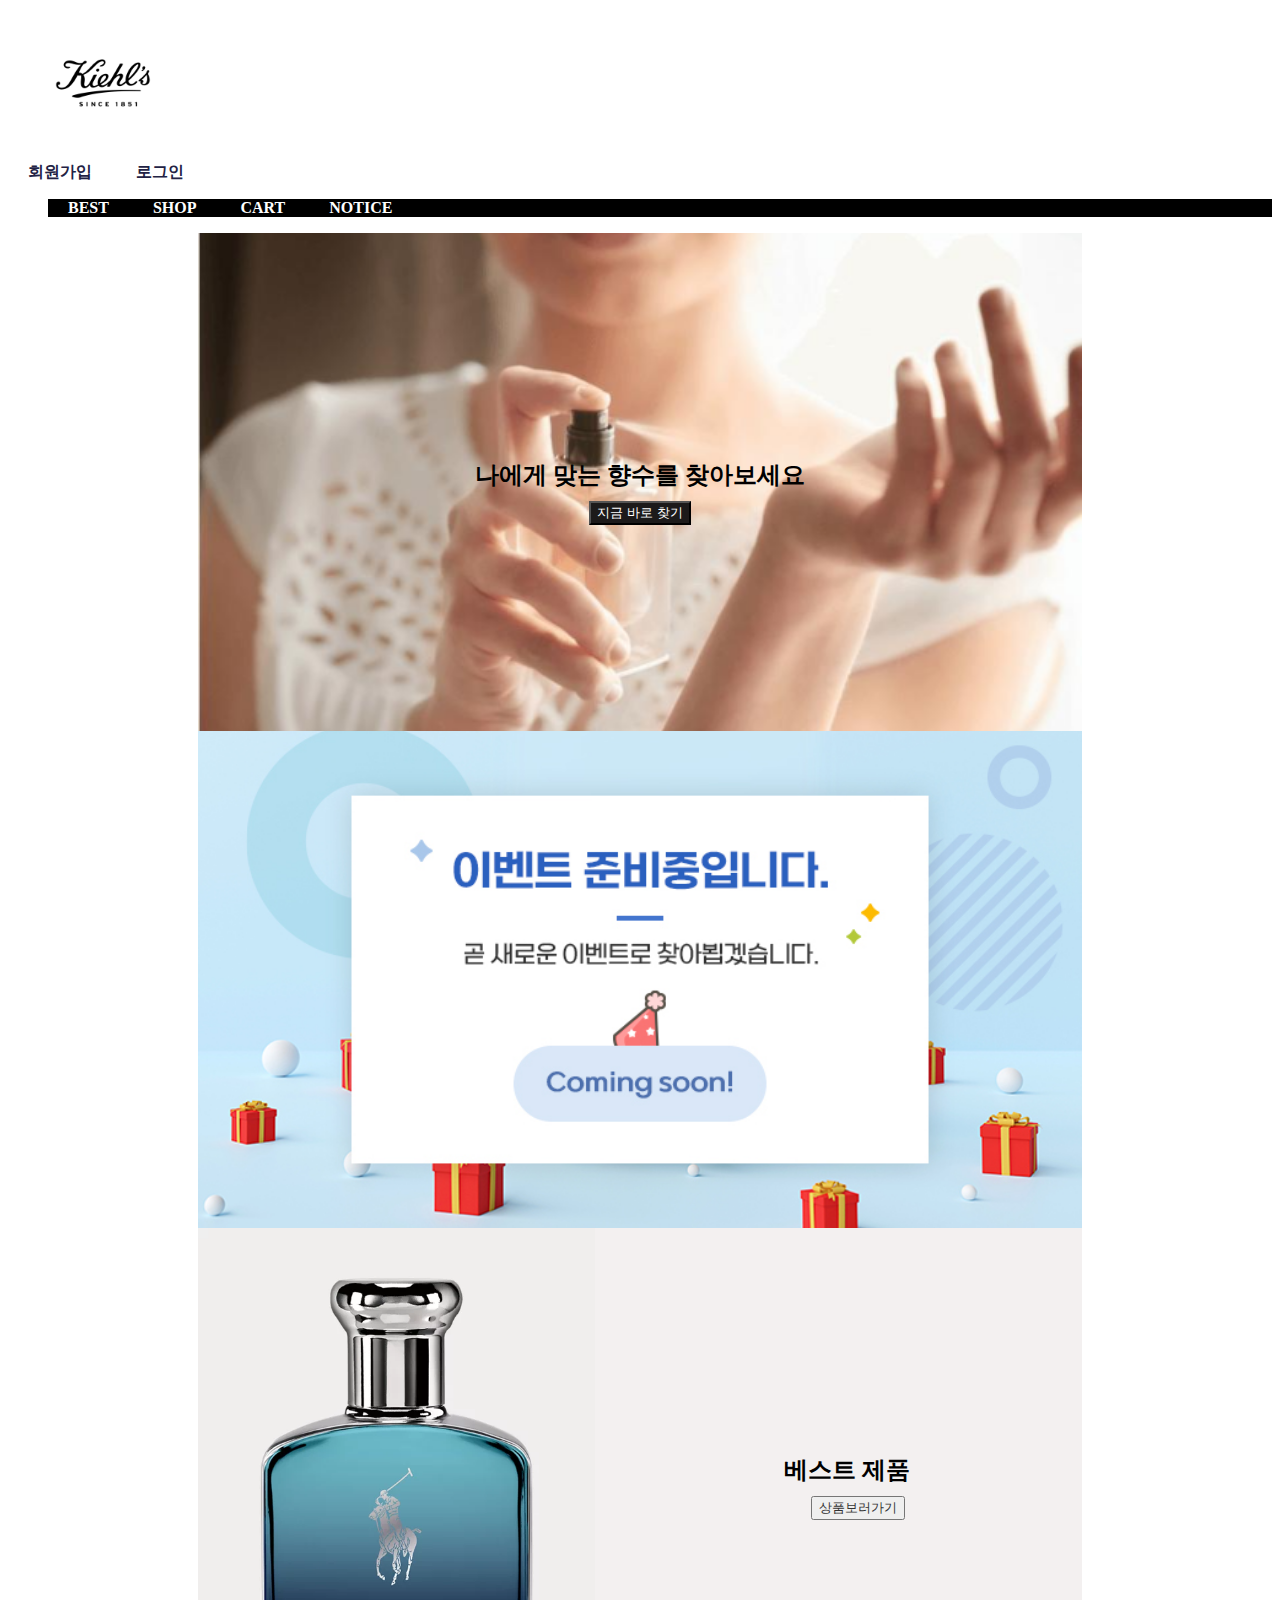
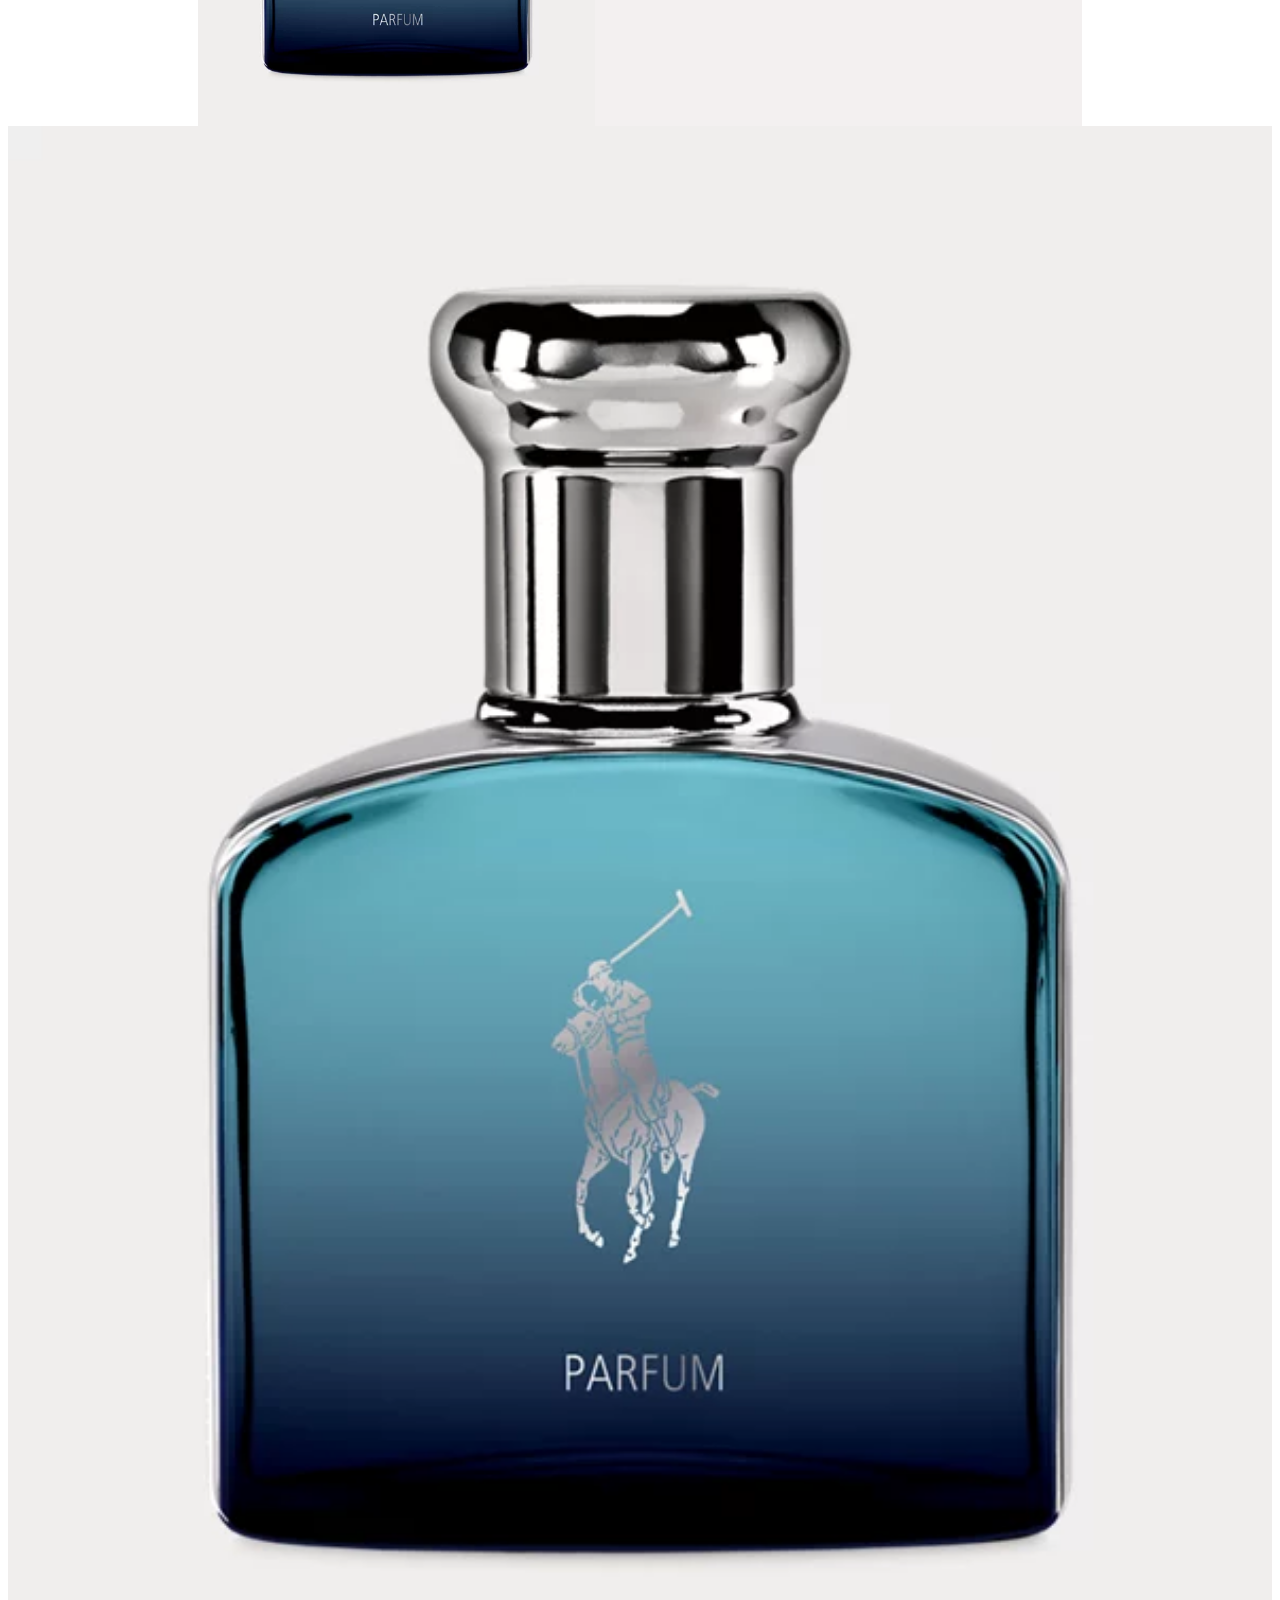
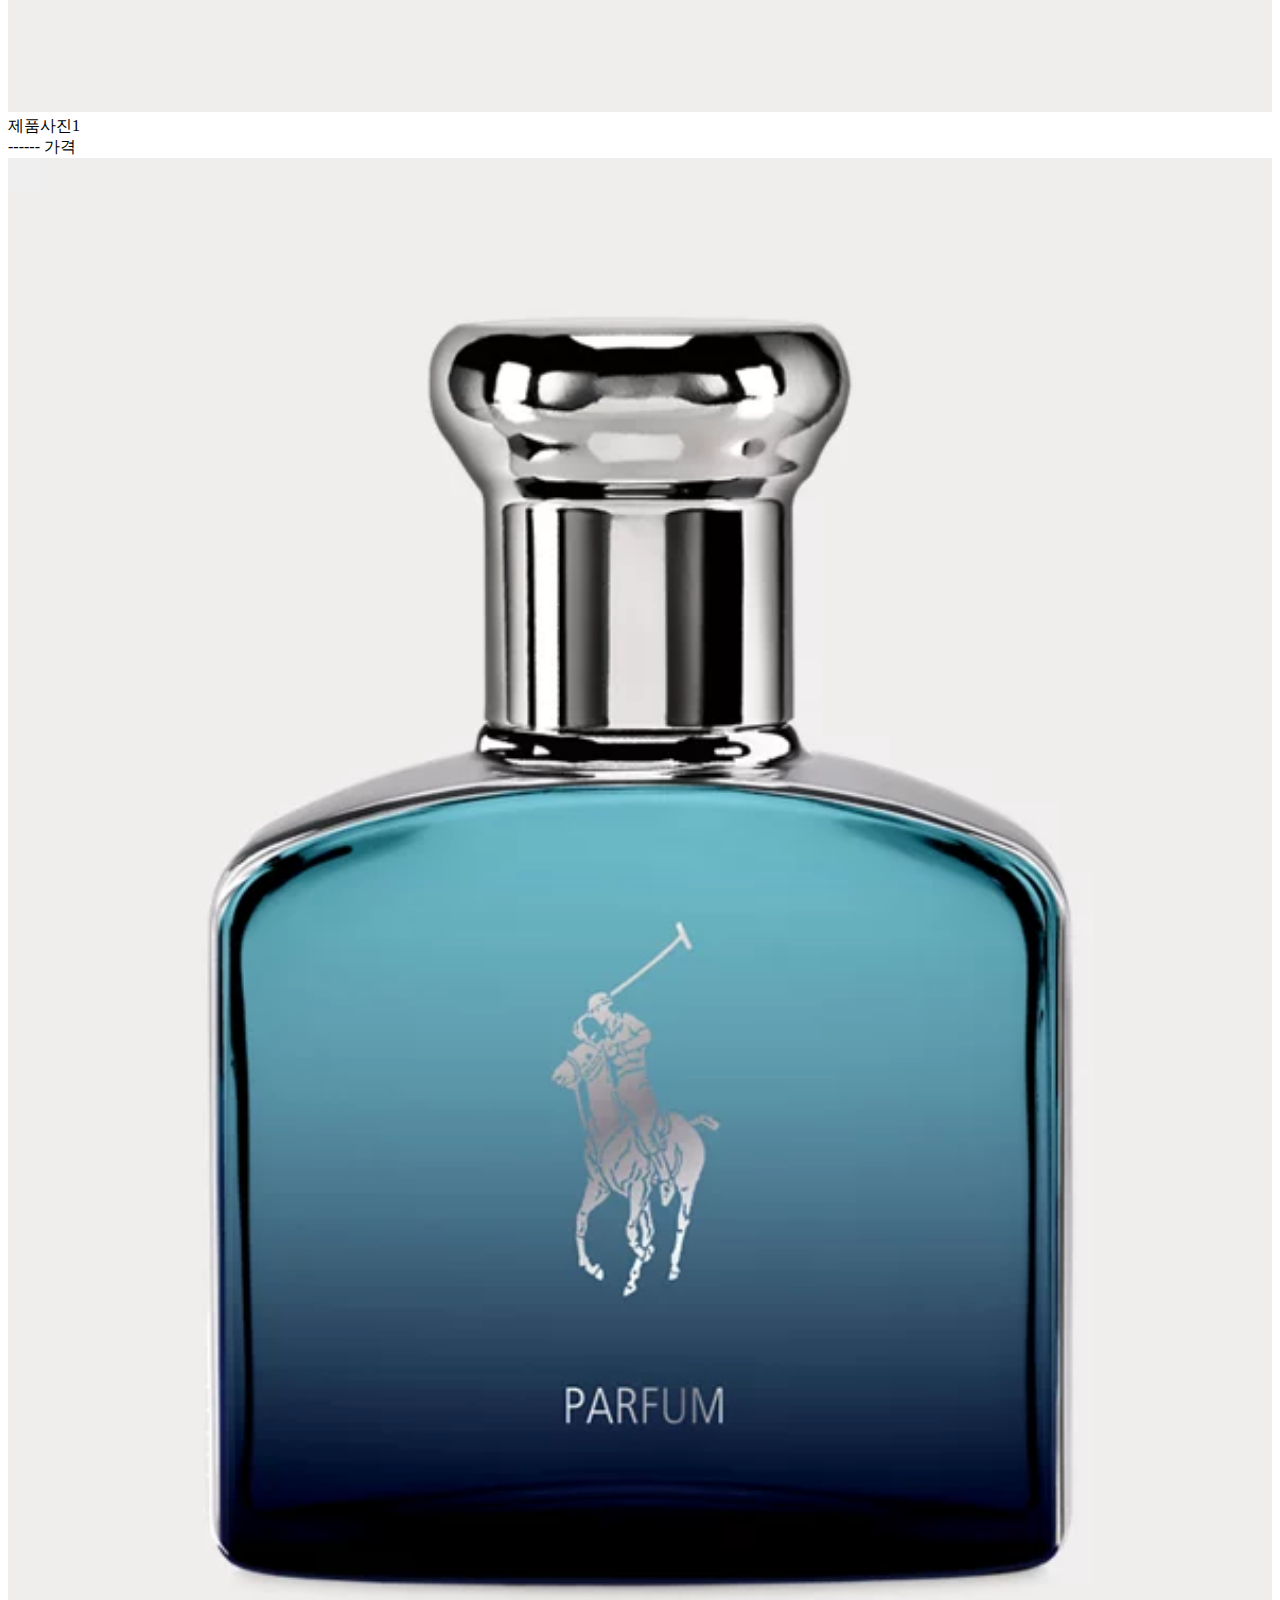
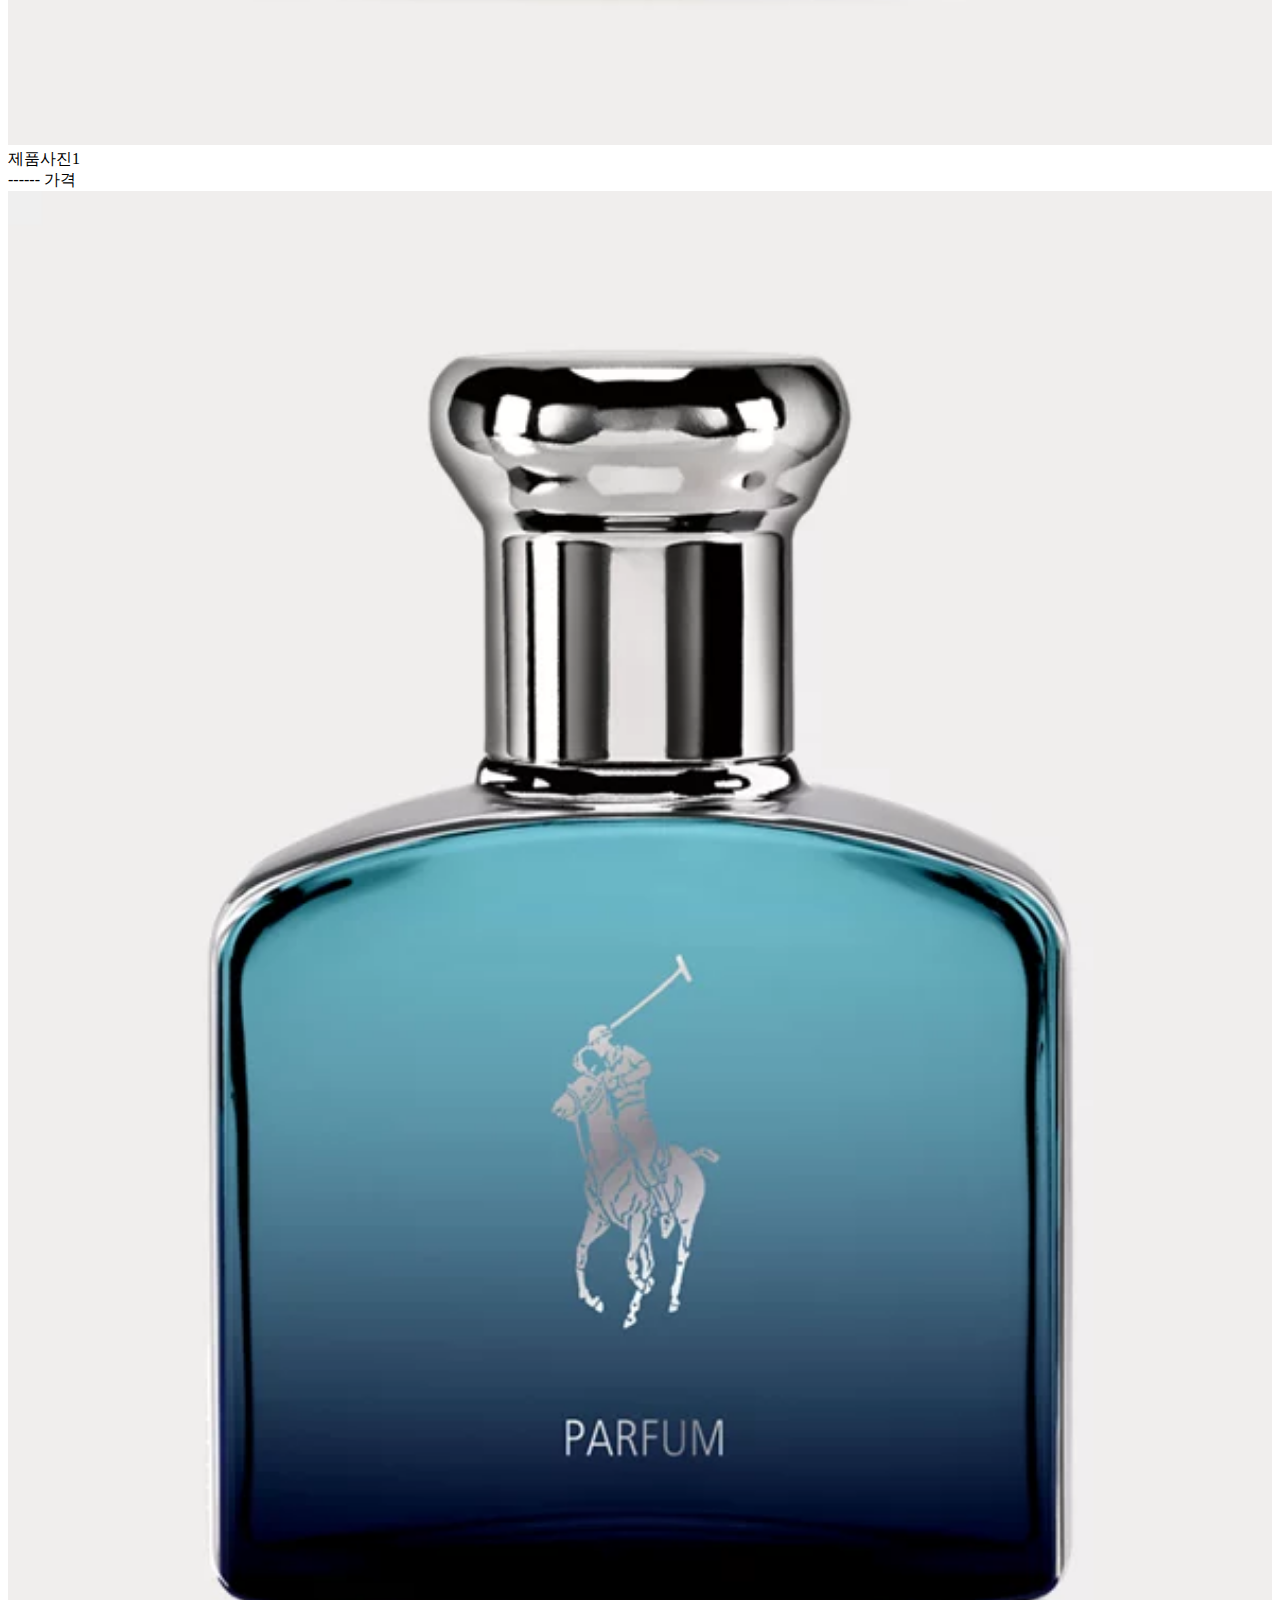
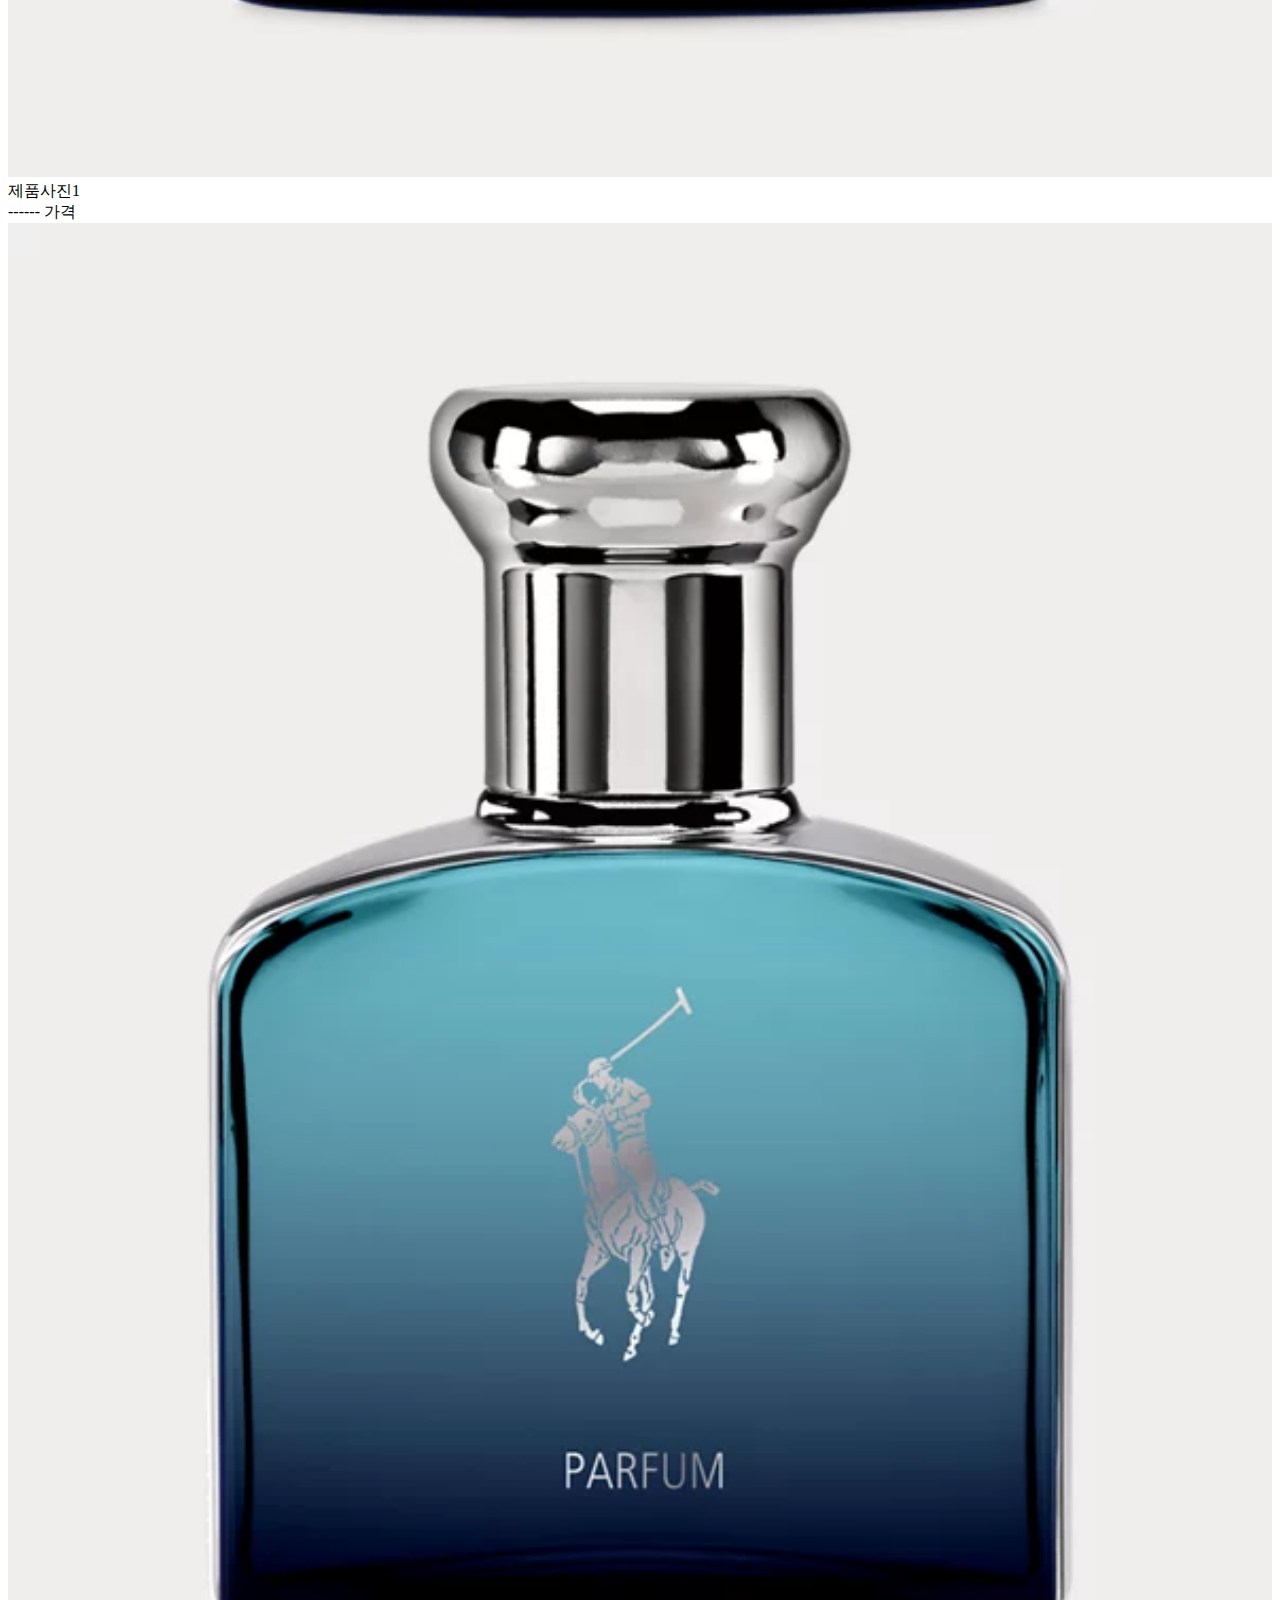
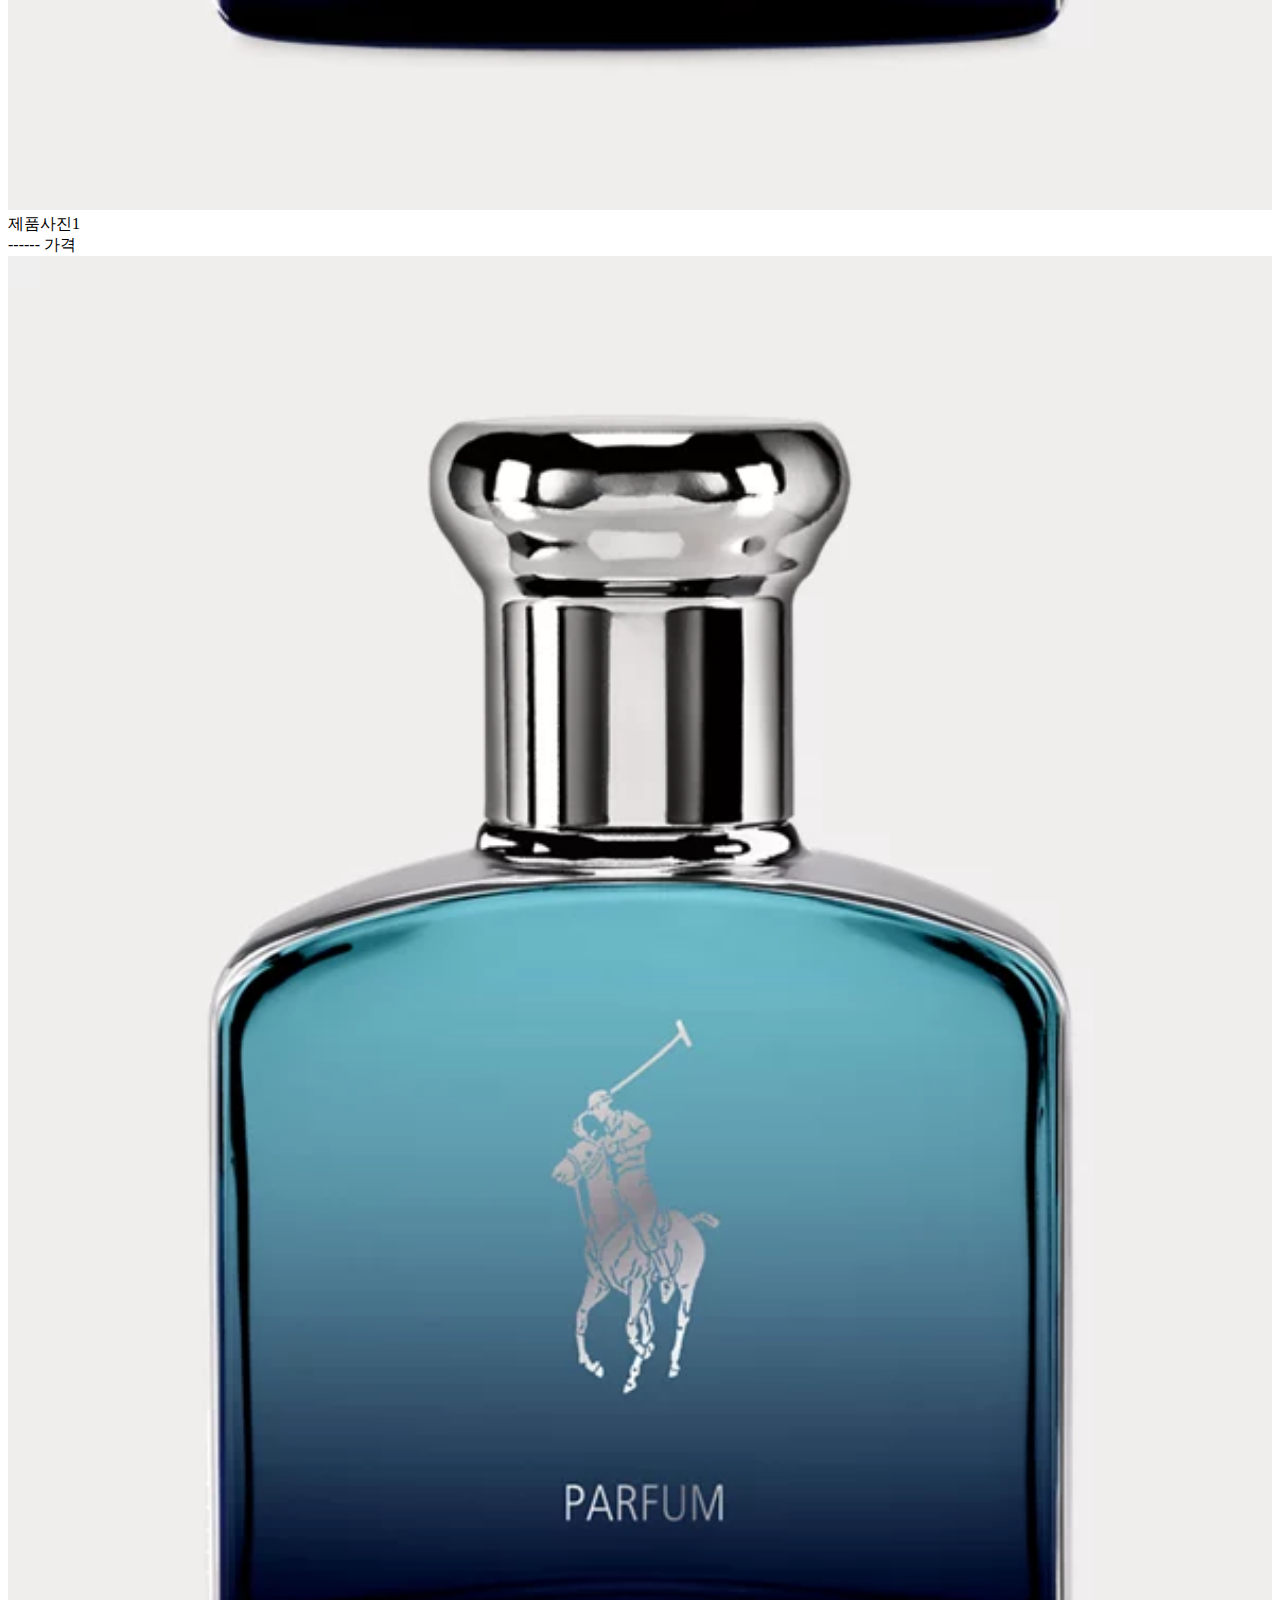
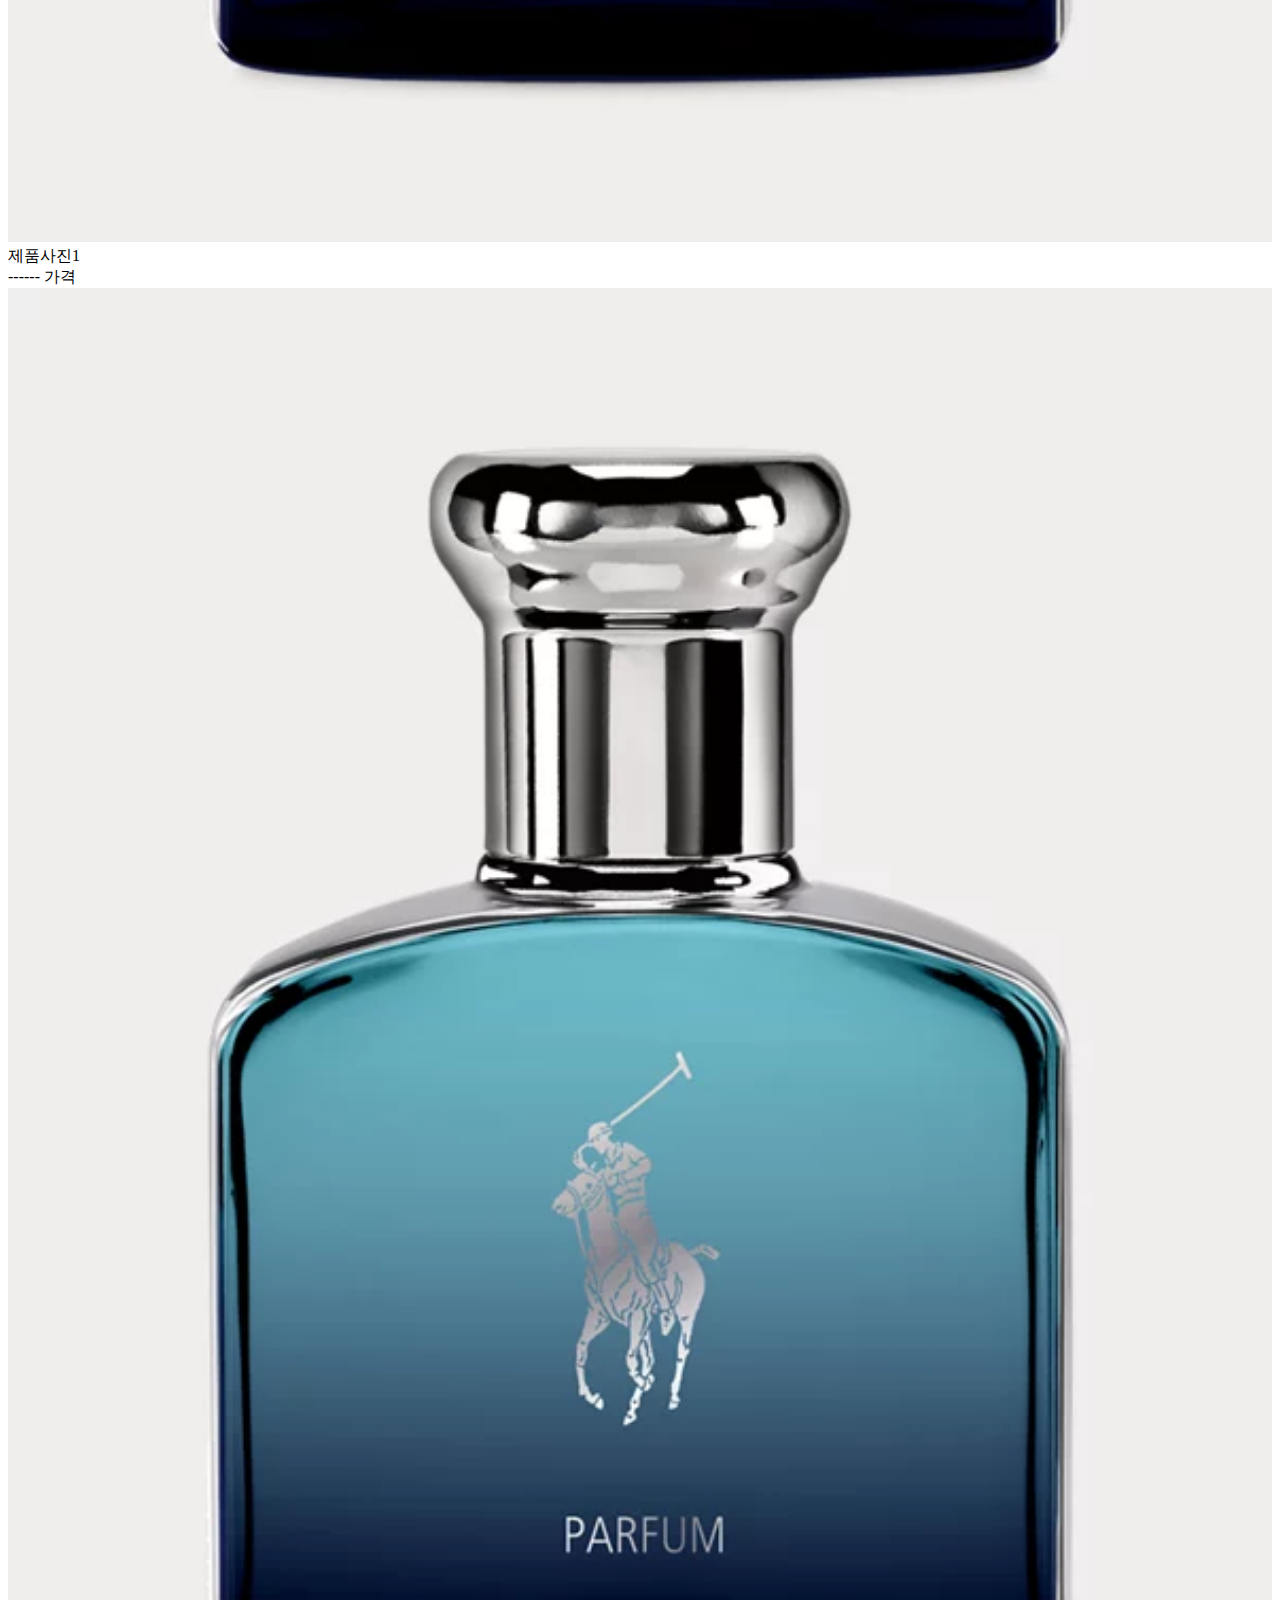
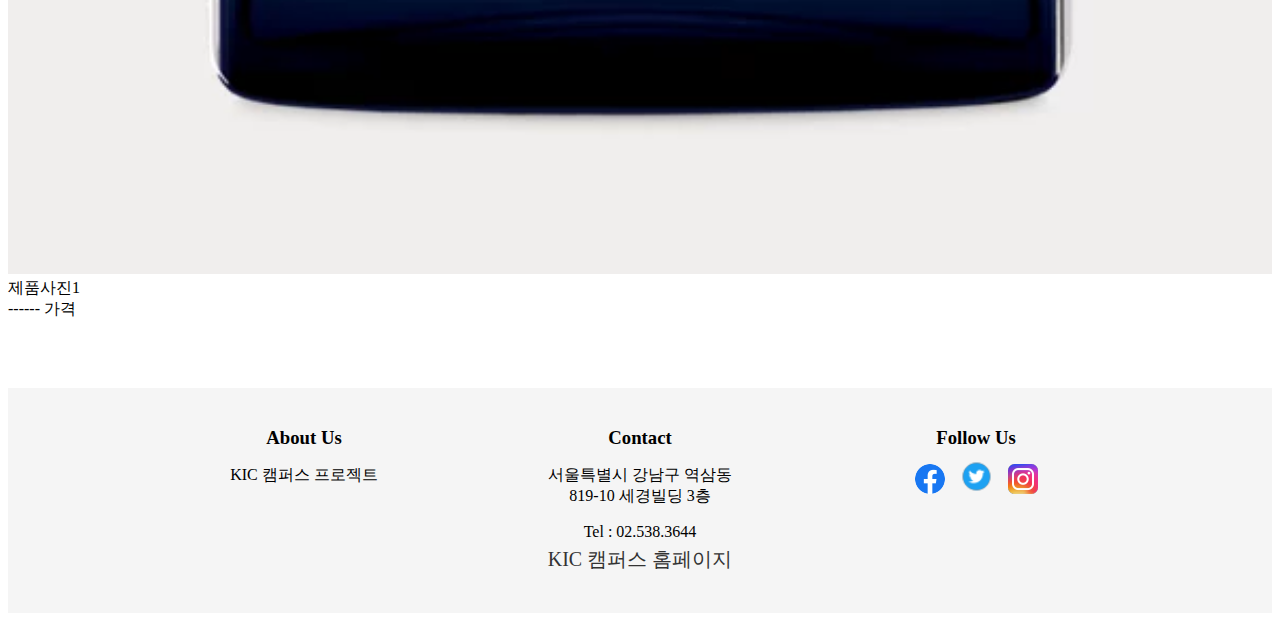
==== commit 3ffcf359: "footer 추가, 몇 가지 페이지 통합" ====
--- a/html/index.html
+++ b/html/index.html
@@ -4,16 +4,29 @@
     <meta charset="UTF-8" />
     <meta name="viewport" content="width=device-width, initial-scale=1.0" />
     <title>인덱스 페이지</title>
-    <link rel="stylesheet" href="/css/header.css">
-    <link rel="stylesheet" href="/css/index.css"/>
-    <link rel="stylesheet" type="text/css" href="https://cdnjs.cloudflare.com/ajax/libs/slick-carousel/1.9.0/slick.min.css"/>
-    <link rel="stylesheet" type="text/css" href="https://cdnjs.cloudflare.com/ajax/libs/slick-carousel/1.9.0/slick-theme.min.css"/>
+    <!-- css 연결 -->
+    <link rel="stylesheet" href="/css/header.css" />
+    <link rel="stylesheet" href="/css/footer.css" />
+    <link rel="stylesheet" href="/css/index.css" />
+    <!-- 배너용 css -->
+    <link
+      rel="stylesheet"
+      type="text/css"
+      href="https://cdnjs.cloudflare.com/ajax/libs/slick-carousel/1.9.0/slick.min.css"
+    />
+    <link
+      rel="stylesheet"
+      type="text/css"
+      href="https://cdnjs.cloudflare.com/ajax/libs/slick-carousel/1.9.0/slick-theme.min.css"
+    />
   </head>
 
   <body>
     <header>
       <div class="navbar" id="navbar">
-        <a id="logo" href="index.html"><img src="/images/index/logo.png" alt="" width="150px;"/></a>
+        <a id="logo" href="index.html"
+          ><img src="/images/index/logo.png" alt="" width="150px;"
+        /></a>
         <div class="sign-text">
           <a href="singup.html">회원가입</a>
           <a href="login.html">로그인</a>
@@ -24,11 +37,11 @@
         <ul>
           <!-- 카테고리 리스트 -->
           <li class="h4 text-center m-3 px-3">
-            <a href="bestMale.html">BEST</a>
+            <a href="best.html">BEST</a>
             <a href="shop.html">SHOP</a>
             <a href="#none">CART</a>
             <a href="#none">NOTICE</a>
-            <a href="#none">Q&A</a>
+            <a href="#none"></a>
           </li>
         </ul>
       </div>
@@ -38,19 +51,31 @@
     <section class="slide-banner">
       <div class="slider">
         <div class="slide">
-          <div class="content first-content" style="background-image: url('/images/index/banner01.png');">
+          <div
+            class="content first-content"
+            style="background-image: url('/images/index/banner01.png')"
+          >
             <h2>나에게 맞는 향수를 찾아보세요</h2>
-            <button type="button"><a href="/html/survey01.html">지금 바로 찾기</a></button>
+            <button type="button">
+              <a href="/html/surveyStart.html">지금 바로 찾기</a>
+            </button>
           </div>
         </div>
         <div class="slide">
-          <div class="content second-content" style="background-image: url('/images/index/banner02.jpg');">
-          </div>
+          <div
+            class="content second-content"
+            style="background-image: url('/images/index/banner02.jpg')"
+          ></div>
         </div>
         <div class="slide">
-          <div class="content third-content" style="background-image: url('/images/index/perfume01.webp');">
+          <div
+            class="content third-content"
+            style="background-image: url('/images/index/perfume01.webp')"
+          >
             <h2>베스트 제품</h2>
-            <button type="button"><a href="/html/bestMale.html">상품보러가기</a></button>
+            <button type="button">
+              <a href="/html/best.html">상품보러가기</a>
+            </button>
           </div>
         </div>
       </div>
@@ -62,54 +87,42 @@
       <div class="row row-cols-3 row-col-md-2">
         <div class="col p-5">
           <a href="shop.html"
-            ><img
-              src="/images/index/perfume01.webp"
-              width="100%"
-            />제품사진1</a><br>
-            <span>------ 가격</span>
+            ><img src="/images/index/perfume01.webp" width="100%" />제품사진1</a
+          ><br />
+          <span>------ 가격</span>
         </div>
         <div class="col p-5">
           <a href="shop.html"
-            ><img
-              src="/images/index/perfume01.webp"
-              width="100%"
-            />제품사진1</a><br>
-            <span>------ 가격</span>
+            ><img src="/images/index/perfume01.webp" width="100%" />제품사진1</a
+          ><br />
+          <span>------ 가격</span>
         </div>
         <div class="col p-5">
           <a href="shop.html"
-            ><img
-              src="/images/index/perfume01.webp"
-              width="100%"
-            />제품사진1</a><br>
-            <span>------ 가격</span>
+            ><img src="/images/index/perfume01.webp" width="100%" />제품사진1</a
+          ><br />
+          <span>------ 가격</span>
         </div>
       </div>
       <!-- 두번째 줄-->
       <div class="row row-cols-3 row-col-md-2">
         <div class="col p-5">
           <a href="shop.html"
-            ><img
-              src="/images/index/perfume01.webp"
-              width="100%"
-            />제품사진1</a><br>
-            <span>------ 가격</span>
+            ><img src="/images/index/perfume01.webp" width="100%" />제품사진1</a
+          ><br />
+          <span>------ 가격</span>
         </div>
         <div class="col p-5">
           <a href="shop.html"
-            ><img
-              src="/images/index/perfume01.webp"
-              width="100%"
-            />제품사진1</a><br>
-            <span>------ 가격</span>
+            ><img src="/images/index/perfume01.webp" width="100%" />제품사진1</a
+          ><br />
+          <span>------ 가격</span>
         </div>
         <div class="col p-5">
           <a href="shop.html"
-            ><img
-              src="/images/index/perfume01.webp"
-              width="100%"
-            />제품사진1</a><br>
-            <span>------ 가격</span>
+            ><img src="/images/index/perfume01.webp" width="100%" />제품사진1</a
+          ><br />
+          <span>------ 가격</span>
         </div>
       </div>
     </div>
@@ -121,6 +134,41 @@
       <a href=""><img src="/practice/logo.png" width="30px" alt="" /></a>
     </div>
 
+    <!-- 푸터 -->
+    <footer>
+      <div class="footer-container">
+        <div class="footer-content">
+          <div class="footer-column">
+            <h3>About Us</h3>
+            <p>
+              KIC 캠퍼스 프로젝트
+            </p>
+          </div>
+          <div class="footer-column">
+            <h3>Contact</h3>
+            <p>서울특별시 강남구 역삼동 <br>819-10 세경빌딩 3층</p>
+            <p>Tel : 02.538.3644</p>
+            <a href="https://www.kiccampus.com/kr/">KIC 캠퍼스 홈페이지</a>
+          </div>
+          <div class="footer-column">
+            <h3>Follow Us</h3>
+            <ul class="social-media">
+              <li>
+                <a href="https://www.facebook.com/"><i class="facebook"><img src="/images/index/facebook.png" alt="페이스북 로고"></i></a>
+              </li>
+              <li>
+                <a href="https://twitter.com/"><i class="twitter"><img src="/images/index/twitter.png" alt="트위터 로고"></i></a>
+              </li>
+              <li>
+                <a href="https://www.instagram.com/"><i class="instagram"><img src="/images/index/instagram.png" alt="인스타 로고"></i></a>
+              </li>
+            </ul>
+          </div>
+        </div>
+      </div>
+    </footer>
+
+    <!-- 스크립트 -->
     <link
       href="https://cdn.jsdelivr.net/npm/bootstrap@5.3.0/dist/css/bootstrap.min.css"
       rel="stylesheet"
--- a/css/footer.css
+++ b/css/footer.css
@@ -0,0 +1,75 @@
+footer {
+    background-color: #f5f5f5;
+    padding: 20px 0;
+    text-align: center;
+    margin-top: 50px;
+  }
+
+  .footer-container {
+    max-width: 960px;
+    margin: 0 auto;
+  }
+
+  .footer-content {
+    display: flex;
+    flex-wrap: wrap;
+    justify-content: space-between;
+  }
+
+  .footer-column {
+    width: 30%;
+    margin-bottom: 20px;
+  }
+
+  .footer-column h3 {
+    margin-bottom: 10px;
+  }
+
+  .footer-column p {
+    margin-bottom: 5px;
+  }
+
+  .footer-column a {
+    text-decoration: none;
+    color: #333;
+    font-size: 20px;
+  }
+
+  .footer-column a:hover {
+    text-decoration: underline;
+  }
+
+  .social-media {
+    list-style: none;
+    padding: 0;
+    margin: 0;
+  }
+
+  .social-media li {
+    display: inline-block;
+    margin-right: 10px;
+  }
+
+  .social-media li:last-child {
+    margin-right: 0;
+  }
+
+  .social-media a {
+    color: #333;
+    font-size: 20px;
+  }
+
+  .social-media a:hover {
+    color: #000;
+  }
+
+  .social-media img {
+    width : 30px;
+    height: 30px;
+  }
+
+  /* 트위터 로고만 사이즈가 좀 작아서 늘림 */
+  .social-media .twitter img {
+    width: 35px;
+    height: 35px;
+  }--- a/css/index.css
+++ b/css/index.css
@@ -55,6 +55,7 @@
 
 /* 첫번째 슬라이드 끝 */
 
+/* 세번째 슬라이드 */
 .slider .slide .third-content {
   background-size: contain;
   background-position: left;
@@ -64,12 +65,20 @@
 
 .slider .slide .third-content h2 {
   margin-left: auto;
-  margin-right: 20%;
+  margin-right: 19.5%;
 }
 
 .slider .slide .third-content button {
   margin-left: auto;
   margin-right: 20%;
+}
+
+.slider .slide .third-content a {
+  color: #333;
+}
+
+.slider .slider .third-content a:hover {
+  font-weight: bold;
 }
 
 
